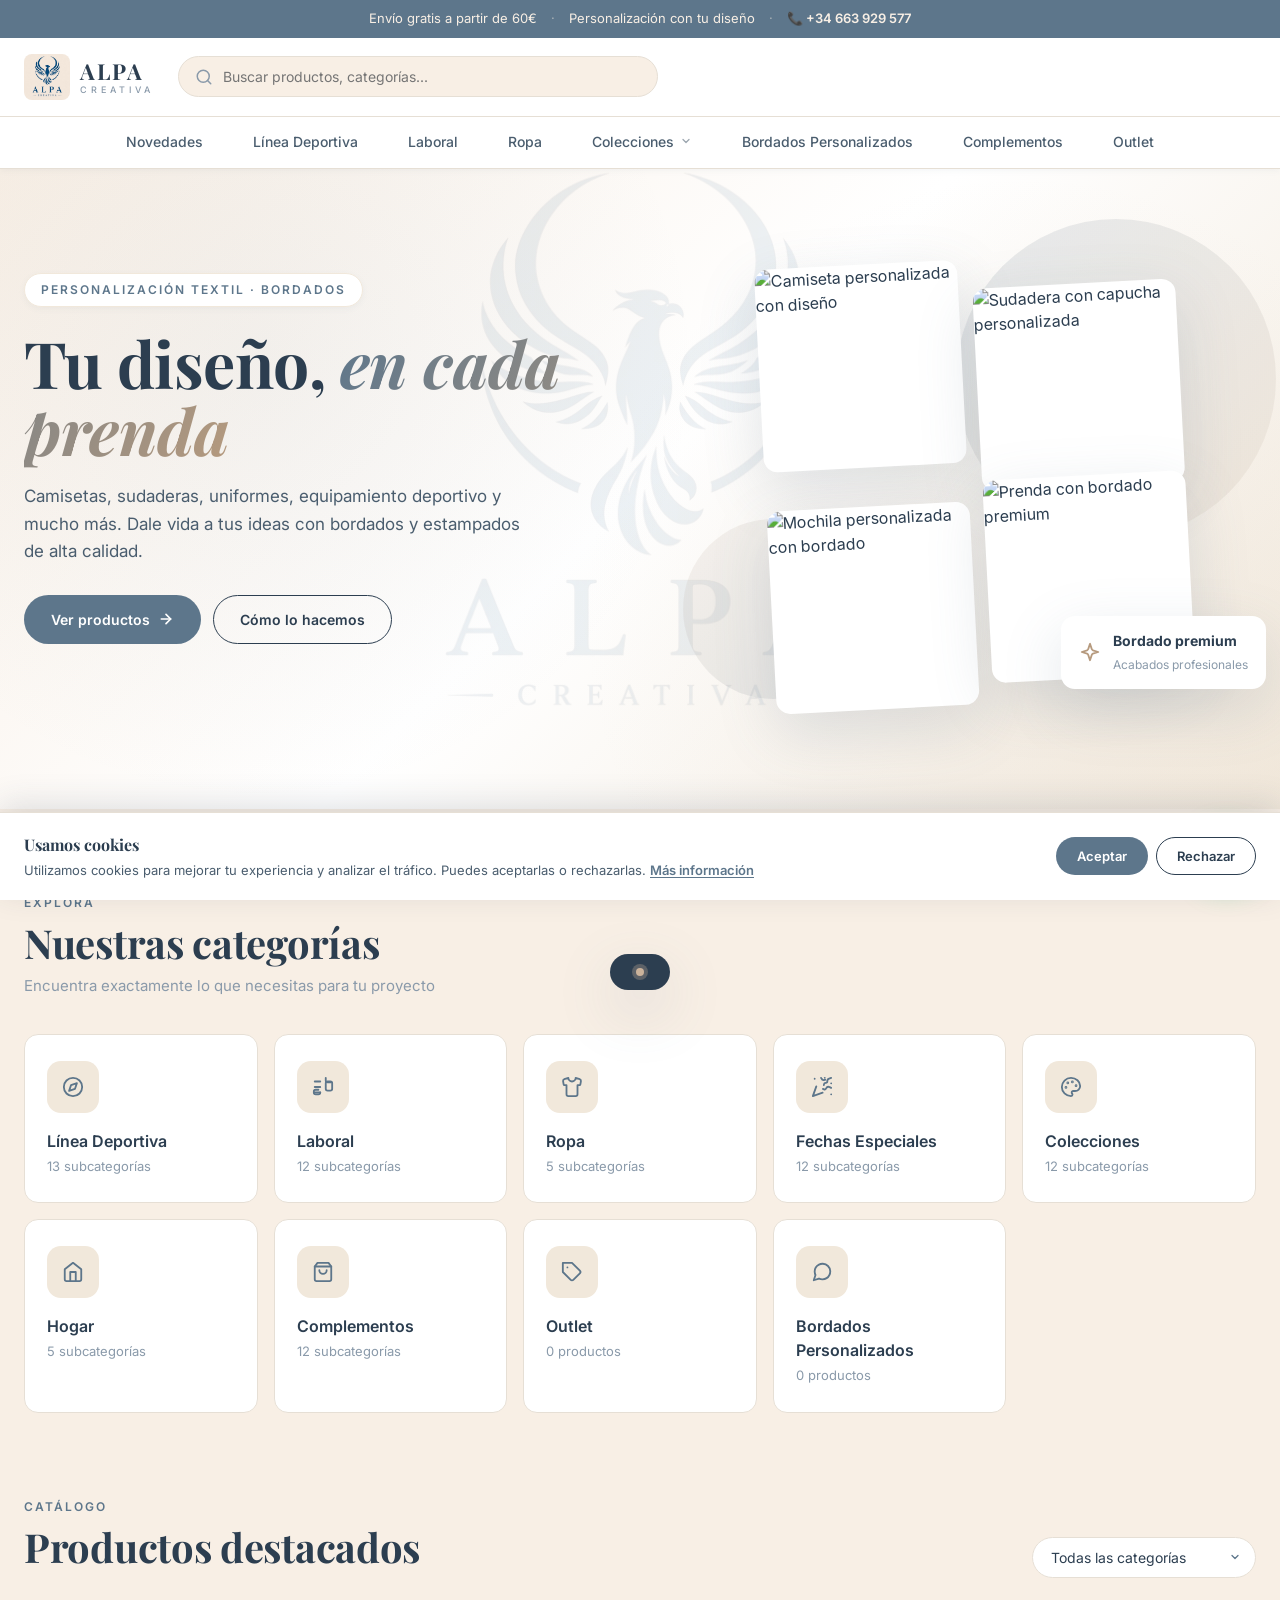
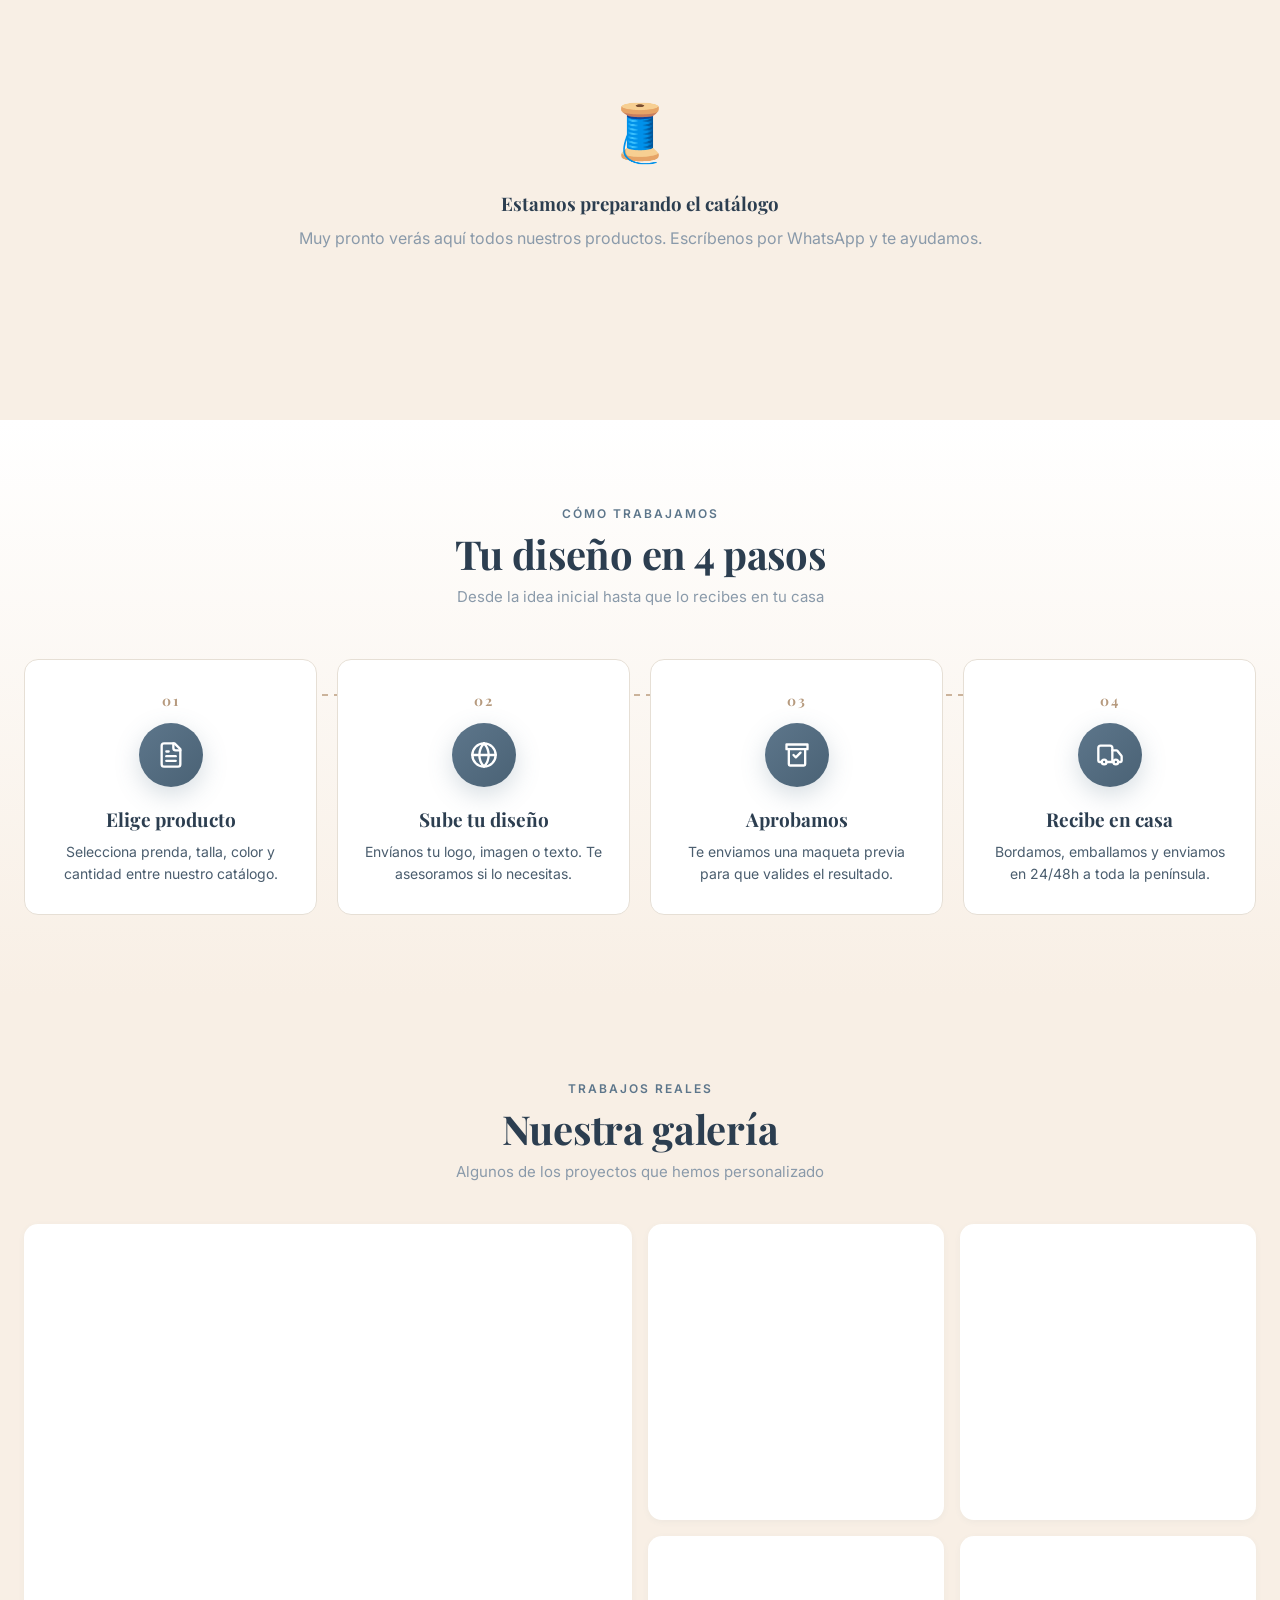
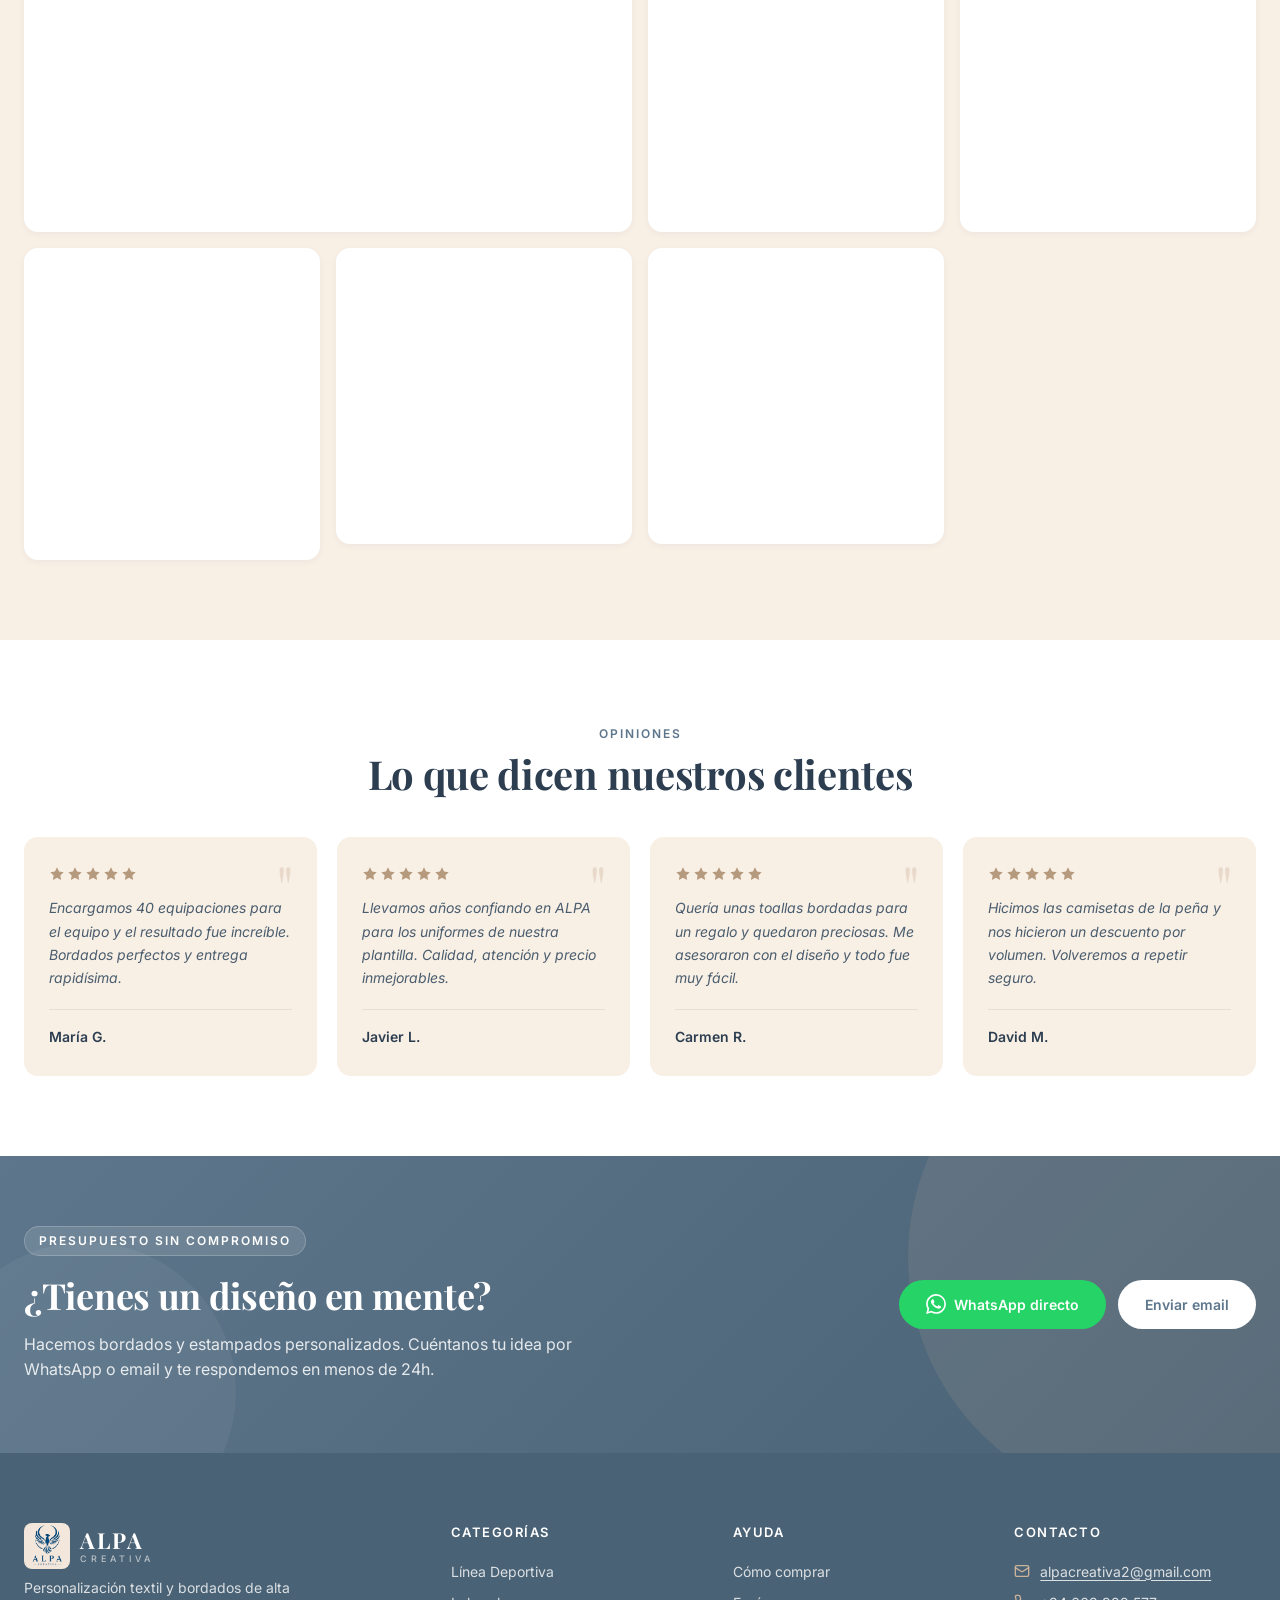
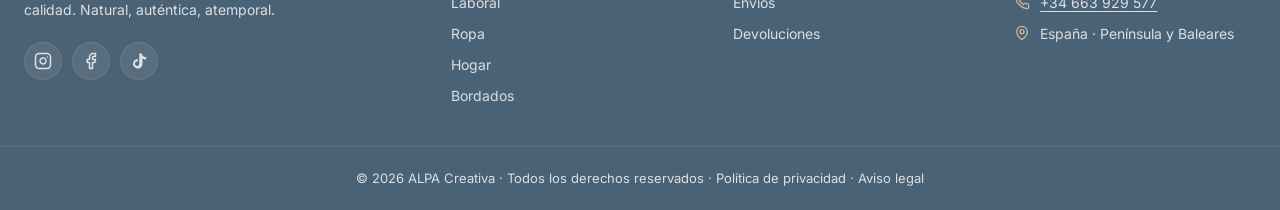
==== index.html @ 10ed695e "ALPA Creativa - catalogo listo para produccion" ====
<!DOCTYPE html>
<html lang="es">
<head>
  <meta charset="UTF-8" />
  <meta name="viewport" content="width=device-width, initial-scale=1.0" />
  <title>ALPA Creativa · Personalización textil y bordados</title>
  <meta name="description" content="ALPA Creativa — Ropa personalizada, bordados, equipamiento deportivo, uniformes laborales y mucho más." />

  <!-- Open Graph -->
  <meta property="og:type" content="website" />
  <meta property="og:title" content="ALPA Creativa · Personalización textil y bordados" />
  <meta property="og:description" content="Camisetas, sudaderas, uniformes, bordados y mucho más. Dale vida a tus ideas con la mejor calidad." />
  <meta property="og:image" content="https://alpacreativa.es/img/logoalpa.jpeg" />
  <meta property="og:url" content="https://alpacreativa.es/" />
  <meta property="og:locale" content="es_ES" />
  <meta property="og:site_name" content="ALPA Creativa" />

  <!-- Twitter Card -->
  <meta name="twitter:card" content="summary_large_image" />
  <meta name="twitter:title" content="ALPA Creativa · Personalización textil y bordados" />
  <meta name="twitter:description" content="Camisetas, sudaderas, uniformes, bordados y mucho más. Dale vida a tus ideas con la mejor calidad." />
  <meta name="twitter:image" content="https://alpacreativa.es/img/logoalpa.jpeg" />

  <link rel="canonical" href="https://alpacreativa.es/" />

  <!-- JSON-LD: Organization -->
  <script type="application/ld+json">
  {
    "@context": "https://schema.org",
    "@type": "Organization",
    "name": "ALPA Creativa",
    "url": "https://alpacreativa.es",
    "logo": "https://alpacreativa.es/img/logoalpa.jpeg",
    "contactPoint": {
      "@type": "ContactPoint",
      "telephone": "+34-663-929-577",
      "contactType": "customer service",
      "email": "alpacreativa2@gmail.com",
      "areaServed": "ES"
    },
    "sameAs": []
  }
  </script>

  <!-- Favicon -->
  <link rel="icon" type="image/svg+xml" href="favicon.svg" />
  <link rel="preload" as="image" href="https://images.unsplash.com/photo-1521572163474-6864f9cf17ab?w=400&h=400&fit=crop&auto=format" />
  <link rel="preconnect" href="https://fonts.googleapis.com">
  <link rel="preconnect" href="https://fonts.gstatic.com" crossorigin>
  <link href="https://fonts.googleapis.com/css2?family=Inter:wght@300;400;500;600;700&family=Playfair+Display:wght@600;700&display=swap" rel="stylesheet">
  <link rel="stylesheet" href="https://unpkg.com/aos@2.3.1/dist/aos.css" />
  <link rel="stylesheet" href="css/styles.css" />
</head>
<body>

  <a href="#main-content" class="skip-link">Saltar al contenido</a>

  <div id="topbarSlot"></div>
  <div id="headerSlot"></div>

  <section class="hero" id="main-content">
    <div class="container hero__inner">
      <div class="hero__text" data-aos="fade-right">
        <span class="hero__eyebrow">Personalización textil · Bordados</span>
        <h1 class="hero__title">Tu diseño, <em>en cada prenda</em></h1>
        <p class="hero__lead">Camisetas, sudaderas, uniformes, equipamiento deportivo y mucho más. Dale vida a tus ideas con bordados y estampados de alta calidad.</p>
        <div class="hero__actions">
          <a href="#productos" class="btn btn--primary">Ver productos
            <svg width="16" height="16" viewBox="0 0 24 24" fill="none" stroke="currentColor" stroke-width="2.5" stroke-linecap="round" stroke-linejoin="round"><path d="M5 12h14"/><path d="m12 5 7 7-7 7"/></svg>
          </a>
          <a href="#proceso" class="btn btn--ghost">Cómo lo hacemos</a>
        </div>

      </div>
      <div class="hero__art" data-aos="fade-left" data-aos-delay="150">
        <div class="hero__bubble hero__bubble--1"></div>
        <div class="hero__bubble hero__bubble--2"></div>
        <div class="hero__bubble hero__bubble--3"></div>
        <div class="hero__grid">
          <div class="hero__tile hero__tile--1">
            <img src="https://images.unsplash.com/photo-1521572163474-6864f9cf17ab?w=400&h=400&fit=crop&auto=format" alt="Camiseta personalizada con diseño" width="400" height="400" />
          </div>
          <div class="hero__tile hero__tile--2">
            <img src="https://images.unsplash.com/photo-1556821840-3a63f95609a7?w=400&h=400&fit=crop&auto=format" alt="Sudadera con capucha personalizada" width="400" height="400" loading="lazy" />
          </div>
          <div class="hero__tile hero__tile--3">
            <img src="https://images.unsplash.com/photo-1542219550-37153d387c27?w=400&h=400&fit=crop&auto=format" alt="Mochila personalizada con bordado" width="400" height="400" loading="lazy" />
          </div>
          <div class="hero__tile hero__tile--4">
            <img src="https://images.unsplash.com/photo-1583743814966-8936f5b7be1a?w=400&h=400&fit=crop&auto=format" alt="Prenda con bordado premium" width="400" height="400" loading="lazy" />
          </div>
        </div>
        <div class="hero__floater">
          <svg width="22" height="22" viewBox="0 0 24 24" fill="none" stroke="currentColor" stroke-width="2" stroke-linecap="round" stroke-linejoin="round"><path d="m12 3-1.9 5.8a2 2 0 0 1-1.3 1.3L3 12l5.8 1.9a2 2 0 0 1 1.3 1.3L12 21l1.9-5.8a2 2 0 0 1 1.3-1.3L21 12l-5.8-1.9a2 2 0 0 1-1.3-1.3Z"/></svg>
          <div>
            <strong>Bordado premium</strong>
            <span>Acabados profesionales</span>
          </div>
        </div>
      </div>
    </div>
  </section>

  <section class="categories" id="categorias">
    <div class="container">
      <div class="section-head" data-aos="fade-up">
        <div>
          <span class="section-eyebrow">Explora</span>
          <h2 class="section-title">Nuestras categorías</h2>
        </div>
        <p class="section-sub">Encuentra exactamente lo que necesitas para tu proyecto</p>
      </div>
      <div class="categories__grid" id="categoriesGrid"></div>
    </div>
  </section>

  <section class="products" id="productos">
    <div class="container">
      <div class="products__head" data-aos="fade-up">
        <div>
          <span class="section-eyebrow">Catálogo</span>
          <h2 class="section-title" id="productsTitle">Productos destacados</h2>
        </div>
        <select id="categoryFilter" class="select">
          <option value="all">Todas las categorías</option>
        </select>
      </div>
      <div class="products__grid" id="productsGrid"></div>
    </div>
  </section>

  <section class="process" id="proceso">
    <div class="container">
      <div class="section-head section-head--center" data-aos="fade-up">
        <span class="section-eyebrow">Cómo trabajamos</span>
        <h2 class="section-title">Tu diseño en 4 pasos</h2>
        <p class="section-sub">Desde la idea inicial hasta que lo recibes en tu casa</p>
      </div>
      <div class="process__grid">
        <div class="process__step" data-aos="fade-up" data-aos-delay="0">
          <div class="process__num">01</div>
          <div class="process__icon">
            <svg width="28" height="28" viewBox="0 0 24 24" fill="none" stroke="currentColor" stroke-width="2" stroke-linecap="round" stroke-linejoin="round"><path d="M15 2H6a2 2 0 0 0-2 2v16a2 2 0 0 0 2 2h12a2 2 0 0 0 2-2V7Z"/><path d="M14 2v4a2 2 0 0 0 2 2h4"/><path d="M10 9H8"/><path d="M16 13H8"/><path d="M16 17H8"/></svg>
          </div>
          <h3>Elige producto</h3>
          <p>Selecciona prenda, talla, color y cantidad entre nuestro catálogo.</p>
        </div>
        <div class="process__step" data-aos="fade-up" data-aos-delay="100">
          <div class="process__num">02</div>
          <div class="process__icon">
            <svg width="28" height="28" viewBox="0 0 24 24" fill="none" stroke="currentColor" stroke-width="2" stroke-linecap="round" stroke-linejoin="round"><circle cx="12" cy="12" r="10"/><path d="M12 2a14.5 14.5 0 0 0 0 20 14.5 14.5 0 0 0 0-20"/><path d="M2 12h20"/></svg>
          </div>
          <h3>Sube tu diseño</h3>
          <p>Envíanos tu logo, imagen o texto. Te asesoramos si lo necesitas.</p>
        </div>
        <div class="process__step" data-aos="fade-up" data-aos-delay="200">
          <div class="process__num">03</div>
          <div class="process__icon">
            <svg width="28" height="28" viewBox="0 0 24 24" fill="none" stroke="currentColor" stroke-width="2" stroke-linecap="round" stroke-linejoin="round"><path d="M3 3h18v4H3z"/><path d="M5 7v13a1 1 0 0 0 1 1h12a1 1 0 0 0 1-1V7"/><path d="m9 12 2 2 4-4"/></svg>
          </div>
          <h3>Aprobamos</h3>
          <p>Te enviamos una maqueta previa para que valides el resultado.</p>
        </div>
        <div class="process__step" data-aos="fade-up" data-aos-delay="300">
          <div class="process__num">04</div>
          <div class="process__icon">
            <svg width="28" height="28" viewBox="0 0 24 24" fill="none" stroke="currentColor" stroke-width="2" stroke-linecap="round" stroke-linejoin="round"><path d="M14 18V6a2 2 0 0 0-2-2H4a2 2 0 0 0-2 2v11a1 1 0 0 0 1 1h2"/><path d="M15 18H9"/><path d="M19 18h2a1 1 0 0 0 1-1v-3.65a1 1 0 0 0-.22-.624l-3.48-4.35A1 1 0 0 0 17.52 8H14"/><circle cx="17" cy="18" r="2"/><circle cx="7" cy="18" r="2"/></svg>
          </div>
          <h3>Recibe en casa</h3>
          <p>Bordamos, emballamos y enviamos en 24/48h a toda la península.</p>
        </div>
      </div>
    </div>
  </section>

  <section class="gallery" id="galeria">
    <div class="container">
      <div class="section-head section-head--center" data-aos="fade-up">
        <span class="section-eyebrow">Trabajos reales</span>
        <h2 class="section-title">Nuestra galería</h2>
        <p class="section-sub">Algunos de los proyectos que hemos personalizado</p>
      </div>
      <div class="gallery__grid" id="galleryGrid"></div>
    </div>
  </section>

  <section class="testimonials">
    <div class="container">
      <div class="section-head section-head--center" data-aos="fade-up">
        <span class="section-eyebrow">Opiniones</span>
        <h2 class="section-title">Lo que dicen nuestros clientes</h2>
      </div>
      <div class="testimonials__grid" id="testimonialsGrid"></div>
    </div>
  </section>

  <!-- FAQ OCULTO - para mostrar quita hidden y style="display:none" -->
  <section class="faq" id="faq" hidden style="display:none">
    <div class="container">
      <div class="section-head section-head--center" data-aos="fade-up">
        <span class="section-eyebrow">Dudas frecuentes</span>
        <h2 class="section-title">Preguntas que nos hacen a menudo</h2>
        <p class="section-sub">Si no encuentras tu respuesta, escríbenos por WhatsApp</p>
      </div>
      <div class="faq__list" id="faqList">
        <div class="faq__item" data-aos="fade-up">
          <button class="faq__q" aria-expanded="false">
            <span>¿Cuál es el pedido mínimo?</span>
            <svg width="18" height="18" viewBox="0 0 24 24" fill="none" stroke="currentColor" stroke-width="2.5" stroke-linecap="round" stroke-linejoin="round"><path d="m6 9 6 6 6-6"/></svg>
          </button>
          <div class="faq__a"><p>No hay pedido mínimo. Puedes encargar desde 1 unidad. Eso sí, a partir de 10 unidades ofrecemos descuentos por volumen.</p></div>
        </div>
        <div class="faq__item" data-aos="fade-up" data-aos-delay="50">
          <button class="faq__q" aria-expanded="false">
            <span>¿Cuánto tarda en llegar mi pedido?</span>
            <svg width="18" height="18" viewBox="0 0 24 24" fill="none" stroke="currentColor" stroke-width="2.5" stroke-linecap="round" stroke-linejoin="round"><path d="m6 9 6 6 6-6"/></svg>
          </button>
          <div class="faq__a"><p>El plazo estándar es de 5-7 días laborables. Ofrecemos servicio express en 24-48h para pedidos urgentes (consultar disponibilidad).</p></div>
        </div>
        <div class="faq__item" data-aos="fade-up" data-aos-delay="100">
          <button class="faq__q" aria-expanded="false">
            <span>¿Puedo enviar mi propio diseño?</span>
            <svg width="18" height="18" viewBox="0 0 24 24" fill="none" stroke="currentColor" stroke-width="2.5" stroke-linecap="round" stroke-linejoin="round"><path d="m6 9 6 6 6-6"/></svg>
          </button>
          <div class="faq__a"><p>Por supuesto. Aceptamos diseños en PNG, JPG, SVG o PDF. Si necesitas ayuda con la resolución o el diseño, nuestro equipo te asesora sin coste.</p></div>
        </div>
        <div class="faq__item" data-aos="fade-up" data-aos-delay="150">
          <button class="faq__q" aria-expanded="false">
            <span>¿Qué técnicas de personalización usáis?</span>
            <svg width="18" height="18" viewBox="0 0 24 24" fill="none" stroke="currentColor" stroke-width="2.5" stroke-linecap="round" stroke-linejoin="round"><path d="m6 9 6 6 6-6"/></svg>
          </button>
          <div class="faq__a"><p>Trabajamos con bordado computarizado, serigrafía, sublimación y DTF. La técnica recomendada depende de la prenda, el diseño y la cantidad.</p></div>
        </div>
        <div class="faq__item" data-aos="fade-up" data-aos-delay="200">
          <button class="faq__q" aria-expanded="false">
            <span>¿Puedo ver una muestra antes de encargar?</span>
            <svg width="18" height="18" viewBox="0 0 24 24" fill="none" stroke="currentColor" stroke-width="2.5" stroke-linecap="round" stroke-linejoin="round"><path d="m6 9 6 6 6-6"/></svg>
          </button>
          <div class="faq__a"><p>Sí. Para pedidos a partir de 20 unidades te enviamos una muestra física sin compromiso. Para pedidos más pequeños, te mandamos una maqueta digital para que valides.</p></div>
        </div>
        <div class="faq__item" data-aos="fade-up" data-aos-delay="250">
          <button class="faq__q" aria-expanded="false">
            <span>¿Cómo calculo el envío?</span>
            <svg width="18" height="18" viewBox="0 0 24 24" fill="none" stroke="currentColor" stroke-width="2.5" stroke-linecap="round" stroke-linejoin="round"><path d="m6 9 6 6 6-6"/></svg>
          </button>
          <div class="faq__a"><p>Envío gratis a partir de 60€ en la península. Para pedidos inferiores, el coste es de 4,90€. Baleares 6,90€. Consulta tarifas para Canarias y extranjero.</p></div>
        </div>
        <div class="faq__item" data-aos="fade-up" data-aos-delay="300">
          <button class="faq__q" aria-expanded="false">
            <span>¿Qué formas de pago aceptáis?</span>
            <svg width="18" height="18" viewBox="0 0 24 24" fill="none" stroke="currentColor" stroke-width="2.5" stroke-linecap="round" stroke-linejoin="round"><path d="m6 9 6 6 6-6"/></svg>
          </button>
          <div class="faq__a"><p>Aceptamos tarjeta de crédito/débito, PayPal y transferencia bancaria. Para pedidos grandes podemos ofrecer pago por plazos.</p></div>
        </div>
      </div>
    </div>
  </section>

  <section class="cta">
    <div class="container cta__inner">
      <div data-aos="fade-right">
        <span class="section-eyebrow cta__eyebrow">Presupuesto sin compromiso</span>
        <h2>¿Tienes un diseño en mente?</h2>
        <p>Hacemos bordados y estampados personalizados. Cuéntanos tu idea por WhatsApp o email y te respondemos en menos de 24h.</p>
      </div>
      <div class="cta__actions" data-aos="fade-left">
        <a href="https://wa.me/34663929577?text=Hola%20ALPA%20Creativa%2C%20me%20gustar%C3%ADa%20pedir%20un%20presupuesto" class="btn btn--whatsapp" target="_blank" rel="noopener">
          <svg width="20" height="20" viewBox="0 0 24 24" fill="currentColor"><path d="M17.472 14.382c-.297-.149-1.758-.867-2.03-.967-.273-.099-.471-.148-.67.15-.197.297-.767.966-.94 1.164-.173.199-.347.223-.644.075-.297-.15-1.255-.463-2.39-1.475-.883-.788-1.48-1.761-1.653-2.059-.173-.297-.018-.458.13-.606.134-.133.298-.347.446-.52.149-.174.198-.298.298-.497.099-.198.05-.371-.025-.52-.075-.149-.669-1.612-.916-2.207-.242-.579-.487-.5-.669-.51-.173-.008-.371-.01-.57-.01-.198 0-.52.074-.792.372-.272.297-1.04 1.016-1.04 2.479 0 1.462 1.065 2.875 1.213 3.074.149.198 2.096 3.2 5.077 4.487.709.306 1.262.489 1.694.625.712.227 1.36.195 1.871.118.571-.085 1.758-.719 2.006-1.413.248-.694.248-1.289.173-1.413-.074-.124-.272-.198-.57-.347m-5.421 7.403h-.004a9.87 9.87 0 0 1-5.031-1.378l-.361-.214-3.741.982.998-3.648-.235-.374a9.86 9.86 0 0 1-1.51-5.26c.001-5.45 4.436-9.884 9.888-9.884 2.64 0 5.122 1.03 6.988 2.898a9.825 9.825 0 0 1 2.893 6.994c-.003 5.45-4.437 9.884-9.885 9.884m8.413-18.297A11.815 11.815 0 0 0 12.05 0C5.495 0 .16 5.335.157 11.892c0 2.096.547 4.142 1.588 5.945L.057 24l6.305-1.654a11.882 11.882 0 0 0 5.683 1.448h.005c6.554 0 11.89-5.335 11.893-11.893a11.821 11.821 0 0 0-3.48-8.413Z"/></svg>
          WhatsApp directo
        </a>
        <a href="formulario.html" class="btn btn--light">Enviar email</a>
      </div>
    </div>
  </section>

  <div id="footerSlot"></div>
  <div id="whatsappSlot"></div>
  <div id="cartSlot"></div>
  <div id="modalSlot"></div>
  <div id="toastSlot"></div>
  <div id="cookieSlot"></div>
  <div id="scrollTopSlot"></div>
  <div id="lightboxSlot"></div>

  <script src="https://unpkg.com/aos@2.3.1/dist/aos.js"></script>
  <script src="js/data.js"></script>
  <script src="js/components.js"></script>
  <script src="js/cart.js"></script>
  <script src="https://cdn.jsdelivr.net/npm/@supabase/supabase-js@2"></script>
  <script src="js/supabase-config.js"></script>
  <script src="js/store.js"></script>
  <script src="js/app.js"></script>
</body>
</html>
---- css/styles.css ----
:root {
  --bg: #f8efe5;
  --surface: #ffffff;
  --ink: #2c3e50;
  --ink-2: #4a5d6e;
  --muted: #8a9aaa;
  --line: #e6dfd5;
  --primary: #5d768b;
  --primary-dark: #4a6275;
  --accent: #cbb39b;
  --accent-dark: #b69a7e;
  --accent-soft: #f1e8db;
  --ivory: #f8efe5;
  --sand: #cbb39b;
  --blue: #5d768b;
  --whatsapp: #25d366;
  --whatsapp-dark: #1ebe5b;
  --radius: 14px;
  --radius-sm: 8px;
  --shadow-sm: 0 2px 6px rgba(93, 118, 139, .06);
  --shadow-md: 0 8px 24px rgba(93, 118, 139, .12);
  --shadow-lg: 0 20px 60px rgba(93, 118, 139, .18);
  --shadow-xl: 0 30px 80px rgba(44, 62, 80, .22);
  --transition: .25s ease;
}

* { box-sizing: border-box; margin: 0; padding: 0; }

html { scroll-behavior: smooth; scroll-padding-top: 140px; }

body {
  font-family: 'Inter', -apple-system, BlinkMacSystemFont, sans-serif;
  background: var(--bg);
  color: var(--ink);
  line-height: 1.5;
  -webkit-font-smoothing: antialiased;
  overflow-x: hidden;
}
/* Watermark logo difuminado fijo centrado — PNG sin fondo */
body::after {
  content: "";
  position: fixed;
  top: 50%;
  left: 50%;
  transform: translate(-50%, -50%);
  width: min(70vw, 620px);
  height: min(70vw, 620px);
  background: url('../img/logoalpa.png') no-repeat center / contain;
  opacity: 0.07;
  pointer-events: none;
  z-index: 0;
}

a { color: inherit; text-decoration: none; }
button { font-family: inherit; cursor: pointer; border: none; background: none; }
img { max-width: 100%; display: block; }
ul { list-style: none; }

.skip-link {
  position: absolute;
  top: -100%;
  left: 16px;
  z-index: 1000;
  padding: 12px 24px;
  background: var(--primary);
  color: #fff;
  font-weight: 600;
  font-size: 14px;
  border-radius: 0 0 var(--radius-sm) var(--radius-sm);
  transition: top .2s ease;
}
.skip-link:focus {
  top: 0;
}

.container {
  max-width: 1280px;
  margin: 0 auto;
  padding: 0 24px;
}

/* TOPBAR */
.topbar {
  background: var(--primary);
  color: var(--ivory);
  font-size: 13px;
  padding: 9px 0;
  position: relative;
  z-index: 101;
}
.topbar__inner {
  display: flex;
  justify-content: center;
  gap: 14px;
  flex-wrap: wrap;
  text-align: center;
  align-items: center;
}
.topbar__sep { opacity: .5; }

/* HEADER */
.header {
  position: sticky;
  top: 0;
  z-index: 100;
  background: var(--surface);
  border-bottom: 1px solid var(--line);
  box-shadow: var(--shadow-sm);
}
.header__inner {
  display: flex;
  align-items: center;
  gap: 24px;
  padding: 16px 24px;
}

.logo {
  display: flex;
  align-items: center;
  gap: 10px;
  flex-shrink: 0;
}
.logo__mark {
  display: block;
  width: 46px;
  height: 46px;
  border-radius: 8px;
  background: transparent;
  object-fit: contain;
  flex-shrink: 0;
  padding: 0;
  transition: var(--transition);
}
.logo:hover .logo__mark { transform: scale(1.05); }
.logo__text {
  font-family: 'Playfair Display', serif;
  font-size: 22px;
  font-weight: 700;
  color: var(--ink);
  letter-spacing: 2px;
  display: flex;
  flex-direction: column;
  line-height: 1;
}
.logo__text small {
  font-size: 9px;
  font-family: 'Inter', sans-serif;
  font-weight: 500;
  letter-spacing: 4px;
  color: var(--muted);
  margin-top: 3px;
}

.search {
  flex: 1;
  max-width: 480px;
  display: flex;
  align-items: center;
  background: var(--bg);
  border: 1px solid var(--line);
  border-radius: 999px;
  overflow: hidden;
  transition: var(--transition);
  position: relative;
}
.search:focus-within { border-color: var(--primary); box-shadow: 0 0 0 3px var(--accent-soft); }
.search__icon {
  display: grid;
  place-items: center;
  padding-left: 16px;
  color: var(--muted);
}
.search input {
  flex: 1;
  border: none;
  background: transparent;
  padding: 11px 16px 11px 10px;
  font-size: 14px;
  outline: none;
  font-family: inherit;
  color: var(--ink);
}

.header__actions {
  display: flex;
  align-items: center;
  gap: 2px;
  margin-left: auto;
}
.icon-btn {
  position: relative;
  width: 42px;
  height: 42px;
  display: grid;
  place-items: center;
  border-radius: 999px;
  color: var(--ink);
  transition: var(--transition);
}
.icon-btn:hover { background: var(--bg); transform: translateY(-1px); }
.icon-btn svg { display: block; }
.cart-badge {
  position: absolute;
  top: 4px;
  right: 4px;
  min-width: 18px;
  height: 18px;
  padding: 0 5px;
  display: grid;
  place-items: center;
  background: var(--accent-dark);
  color: #fff;
  font-size: 11px;
  font-weight: 700;
  border-radius: 999px;
  border: 2px solid var(--surface);
  animation: pop .35s cubic-bezier(.2,1.4,.4,1);
}
@keyframes pop {
  0% { transform: scale(.4); opacity: 0; }
  60% { transform: scale(1.2); }
  100% { transform: scale(1); opacity: 1; }
}
.menu-toggle { display: none; }

/* NAVBAR */
.navbar {
  background: var(--surface);
  border-top: 1px solid var(--line);
}
.navbar__inner { padding: 0 24px; display:flex; justify-content:center; }
.nav {
  display: flex;
  gap: 22px;
  overflow: visible;
  justify-content: center;
  flex-wrap: wrap;
  margin: 0 auto;
}

.nav__item {
  position: relative;
  flex-shrink: 0;
}
.nav__link {
  display: flex;
  align-items: center;
  gap: 6px;
  padding: 14px 14px;
  font-size: 14px;
  font-weight: 500;
  color: var(--ink-2);
  white-space: nowrap;
  border-bottom: 2px solid transparent;
  transition: var(--transition);
}
.nav__link:hover, .nav__item--active .nav__link {
  color: var(--primary);
  border-bottom-color: var(--primary);
}
.nav__caret { opacity: .55; transition: transform .2s ease; flex-shrink: 0; }
.nav__item--has-sub:hover .nav__caret,
.nav__item--open .nav__caret { transform: rotate(180deg); opacity: 1; }
/* mismo estilo que el resto, solo indica desplegable — subrayado igual que los demás */
.nav__item--has-sub .nav__link { /* hereda .nav__link normal */ }

.nav__sub {
  position: absolute;
  top: 100%;
  left: 0;
  min-width: 260px;
  background: var(--surface);
  border: 1px solid var(--line);
  border-radius: var(--radius);
  box-shadow: var(--shadow-md);
  padding: 8px;
  display: none;
  z-index: 50;
  max-height: 420px;
  overflow-y: auto;
}
.nav__item:hover .nav__sub,
.nav__item--open .nav__sub { display: block; }
.nav__sub a {
  display: block;
  padding: 9px 12px;
  font-size: 14px;
  color: var(--ink-2);
  border-radius: var(--radius-sm);
  transition: var(--transition);
}
.nav__sub a:hover { background: var(--accent-soft); color: var(--primary); transform: translateX(2px); }
.nav__sub a.nav__sub--main { font-weight: 600; color: var(--primary); border-bottom: 1px solid var(--line); margin-bottom: 4px; padding-bottom: 10px; }
.nav__sub a.nav__sub--main:hover { background: var(--primary); color: #fff; }

/* HERO */
.hero {
  background: linear-gradient(135deg, var(--ivory) 0%, #fff 50%, var(--accent-soft) 100%);
  padding: 70px 0 90px;
  position: relative;
  overflow: hidden;
}
.hero::before {
  content: "";
  position: absolute;
  inset: 0;
  background-image:
    radial-gradient(circle at 20% 30%, rgba(93, 118, 139, .06) 0, transparent 40%),
    radial-gradient(circle at 80% 70%, rgba(203, 179, 155, .08) 0, transparent 40%);
  pointer-events: none;
}
.hero__inner {
  display: grid;
  grid-template-columns: 1.1fr 1fr;
  gap: 50px;
  align-items: center;
  position: relative;
  z-index: 1;
}
.hero__text { max-width: 560px; }
.hero__eyebrow {
  display: inline-block;
  padding: 7px 16px;
  background: var(--surface);
  color: var(--primary);
  border-radius: 999px;
  font-size: 12px;
  font-weight: 600;
  letter-spacing: 2px;
  text-transform: uppercase;
  margin-bottom: 22px;
  border: 1px solid var(--accent-soft);
  box-shadow: var(--shadow-sm);
}
.hero__title {
  font-family: 'Playfair Display', serif;
  font-size: clamp(38px, 5.5vw, 64px);
  line-height: 1.05;
  color: var(--ink);
  margin-bottom: 20px;
  letter-spacing: -.5px;
}
.hero__title em {
  font-style: italic;
  color: var(--primary);
  background: linear-gradient(120deg, var(--primary) 0%, var(--accent-dark) 100%);
  -webkit-background-clip: text;
  background-clip: text;
  -webkit-text-fill-color: transparent;
}
.hero__lead {
  font-size: 17px;
  color: var(--ink-2);
  max-width: 520px;
  margin-bottom: 30px;
  line-height: 1.6;
}
.hero__actions {
  display: flex;
  gap: 12px;
  flex-wrap: wrap;
  margin-bottom: 40px;
}
.hero__stats {
  display: flex;
  gap: 30px;
  padding-top: 24px;
  border-top: 1px solid var(--line);
  flex-wrap: wrap;
}
.hero__stats > div { display: flex; flex-direction: column; }
.hero__stats strong {
  font-family: 'Playfair Display', serif;
  font-size: 26px;
  color: var(--ink);
  font-weight: 700;
}
.hero__stats span {
  font-size: 12px;
  color: var(--muted);
  text-transform: uppercase;
  letter-spacing: 1px;
  margin-top: 2px;
}
.hero__art {
  position: relative;
  height: 480px;
  display: grid;
  place-items: center;
}
.hero__bubble {
  position: absolute;
  border-radius: 50%;
  background: linear-gradient(135deg, var(--primary), var(--accent));
  opacity: .14;
  animation: float 8s ease-in-out infinite;
}
.hero__bubble--1 { width: 320px; height: 320px; top: -20px; right: -20px; animation-delay: 0s; }
.hero__bubble--2 { width: 180px; height: 180px; bottom: 20px; left: -10px; background: linear-gradient(135deg, var(--accent), var(--primary)); animation-delay: 1.5s; }
.hero__bubble--3 { width: 90px; height: 90px; top: 40px; left: 80px; animation-delay: 3s; }
.hero__grid {
  position: relative;
  z-index: 1;
  display: grid;
  grid-template-columns: 1fr 1fr;
  gap: 14px;
  width: 100%;
  max-width: 420px;
  transform: rotate(-3deg);
}
.hero__tile {
  aspect-ratio: 1;
  border-radius: var(--radius);
  overflow: hidden;
  box-shadow: var(--shadow-lg);
  background: var(--surface);
  position: relative;
  transition: var(--transition);
}
.hero__tile img {
  width: 100%;
  height: 100%;
  object-fit: cover;
}
.hero__tile--1 { transform: translateY(-10px); }
.hero__tile--2 { transform: translateY(20px); }
.hero__tile--3 { transform: translateY(15px); }
.hero__tile--4 { transform: translateY(-5px); }
.hero__tile:hover { transform: scale(1.05) rotate(2deg); z-index: 2; }

.hero__floater {
  position: absolute;
  bottom: 30px;
  right: -10px;
  background: var(--surface);
  padding: 14px 18px;
  border-radius: var(--radius);
  box-shadow: var(--shadow-lg);
  display: flex;
  align-items: center;
  gap: 12px;
  z-index: 3;
  animation: float 5s ease-in-out infinite;
  animation-delay: 1s;
}
.hero__floater svg { color: var(--accent-dark); }
.hero__floater strong { display: block; font-size: 14px; color: var(--ink); }
.hero__floater span { font-size: 12px; color: var(--muted); }

@keyframes float {
  0%, 100% { transform: translateY(0); }
  50% { transform: translateY(-12px); }
}

/* BUTTONS */
.btn {
  display: inline-flex;
  align-items: center;
  justify-content: center;
  gap: 8px;
  padding: 13px 26px;
  font-size: 14px;
  font-weight: 600;
  border-radius: 999px;
  transition: var(--transition);
  cursor: pointer;
  border: 1.5px solid transparent;
  white-space: nowrap;
  font-family: inherit;
}
.btn--primary { background: var(--primary); color: #fff; }
.btn--primary:hover { background: var(--primary-dark); transform: translateY(-2px); box-shadow: var(--shadow-md); }
.btn--ghost { background: transparent; color: var(--ink); border-color: var(--ink); }
.btn--ghost:hover { background: var(--ink); color: #fff; transform: translateY(-2px); }
.btn--light { background: #fff; color: var(--primary); }
.btn--light:hover { background: var(--accent); color: #fff; transform: translateY(-2px); }
.btn--whatsapp { background: var(--whatsapp); color: #fff; }
.btn--whatsapp:hover { background: var(--whatsapp-dark); transform: translateY(-2px); box-shadow: 0 8px 24px rgba(37, 211, 102, .35); }
.btn--block { width: 100%; }
.btn svg { flex-shrink: 0; }

/* SECTIONS */
.section-head { margin-bottom: 36px; }
.section-head--center { text-align: center; max-width: 600px; margin-left: auto; margin-right: auto; }
.section-eyebrow {
  display: inline-block;
  font-size: 12px;
  font-weight: 600;
  color: var(--primary);
  letter-spacing: 2px;
  text-transform: uppercase;
  margin-bottom: 8px;
}
.section-title {
  font-family: 'Playfair Display', serif;
  font-size: clamp(28px, 3.4vw, 40px);
  color: var(--ink);
  margin-bottom: 8px;
  letter-spacing: -.3px;
  line-height: 1.15;
}
.section-sub {
  color: var(--muted);
  font-size: 15px;
  line-height: 1.6;
}

/* CATEGORIES */
.categories { padding: 80px 0 30px; }
.categories__grid {
  display: grid;
  grid-template-columns: repeat(auto-fill, minmax(220px, 1fr));
  gap: 16px;
}
.cat-card {
  position: relative;
  background: var(--surface);
  border: 1px solid var(--line);
  border-radius: var(--radius);
  padding: 26px 22px;
  cursor: pointer;
  transition: var(--transition);
  overflow: hidden;
}
.cat-card::before {
  content: "";
  position: absolute;
  top: 0; left: 0;
  width: 100%;
  height: 4px;
  background: linear-gradient(90deg, var(--primary), var(--accent));
  transform: scaleX(0);
  transform-origin: left;
  transition: var(--transition);
}
.cat-card:hover { transform: translateY(-6px); box-shadow: var(--shadow-md); border-color: transparent; }
.cat-card:hover::before { transform: scaleX(1); }
.cat-card__icon {
  width: 52px;
  height: 52px;
  display: grid;
  place-items: center;
  background: var(--accent-soft);
  color: var(--primary);
  border-radius: 14px;
  font-size: 24px;
  margin-bottom: 16px;
  transition: var(--transition);
}
.cat-card:hover .cat-card__icon {
  background: var(--primary);
  color: #fff;
  transform: rotate(-6deg);
}
.cat-card__name {
  font-weight: 600;
  font-size: 16px;
  margin-bottom: 4px;
  color: var(--ink);
}
.cat-card__count {
  color: var(--muted);
  font-size: 13px;
}

/* PRODUCTS */
.products { padding: 50px 0 90px; }
.products__head {
  display: flex;
  align-items: flex-end;
  justify-content: space-between;
  gap: 20px;
  margin-bottom: 32px;
  flex-wrap: wrap;
}
.select {
  padding: 11px 38px 11px 18px;
  font-family: inherit;
  font-size: 14px;
  border: 1px solid var(--line);
  border-radius: 999px;
  background: var(--surface) url("data:image/svg+xml,%3Csvg xmlns='http://www.w3.org/2000/svg' width='12' height='12' viewBox='0 0 24 24' fill='none' stroke='%235d768b' stroke-width='2.5' stroke-linecap='round' stroke-linejoin='round'%3E%3Cpath d='m6 9 6 6 6-6'/%3E%3C/svg%3E") no-repeat right 14px center;
  cursor: pointer;
  outline: none;
  transition: var(--transition);
  color: var(--ink);
  appearance: none;
  -webkit-appearance: none;
}
.select:hover, .select:focus { border-color: var(--accent); box-shadow: 0 0 0 3px var(--accent-soft); }

.products__grid {
  display: grid;
  grid-template-columns: repeat(auto-fill, minmax(240px, 1fr));
  gap: 24px;
}

.product-card {
  background: var(--surface);
  border: 1px solid var(--line);
  border-radius: var(--radius);
  overflow: hidden;
  transition: var(--transition);
  display: flex;
  flex-direction: column;
  cursor: pointer;
}
.product-card:hover { transform: translateY(-6px); box-shadow: var(--shadow-md); border-color: transparent; }

.product-card__img {
  position: relative;
  aspect-ratio: 1;
  background: var(--bg);
  overflow: hidden;
}
.product-card__img img {
  width: 100%;
  height: 100%;
  object-fit: cover;
  transition: transform .6s ease;
}
.product-card:hover .product-card__img img { transform: scale(1.08); }
.product-card__img::after {
  content: "";
  position: absolute;
  inset: 0;
  background: linear-gradient(180deg, transparent 60%, rgba(44, 62, 80, .25));
  opacity: 0;
  transition: var(--transition);
}
.product-card:hover .product-card__img::after { opacity: 1; }
.product-card__tag {
  position: absolute;
  top: 12px;
  left: 12px;
  background: var(--primary);
  color: #fff;
  font-size: 11px;
  font-weight: 600;
  padding: 5px 11px;
  border-radius: 999px;
  letter-spacing: .5px;
  text-transform: uppercase;
  z-index: 1;
}

.product-card__body {
  padding: 18px;
  display: flex;
  flex-direction: column;
  flex: 1;
  gap: 8px;
}
.product-card__cat {
  font-size: 11px;
  color: var(--muted);
  text-transform: uppercase;
  letter-spacing: 1px;
  font-weight: 600;
}
.product-card__name {
  font-size: 15px;
  font-weight: 600;
  color: var(--ink);
  line-height: 1.3;
}
.product-card__desc {
  font-size: 13px;
  color: var(--muted);
  flex: 1;
  line-height: 1.5;
  display: -webkit-box;
  -webkit-line-clamp: 2;
  -webkit-box-orient: vertical;
  overflow: hidden;
}
.product-card__foot {
  display: flex;
  align-items: center;
  justify-content: space-between;
  gap: 8px;
  margin-top: 10px;
  padding-top: 12px;
  border-top: 1px dashed var(--line);
}
.product-card__colors {
  display: flex;
  align-items: center;
  gap: 6px;
  flex-wrap: wrap;
  margin-top: 10px;
}
.product-card__dot {
  width: 18px;
  height: 18px;
  border-radius: 50%;
  border: 1px solid rgba(0, 0, 0, 0.22);
  box-shadow: inset 0 0 0 2px rgba(255, 255, 255, 0.55);
  flex: 0 0 auto;
}
.product-card__more {
  font-size: 12px;
  font-weight: 600;
  color: var(--muted);
}
.product-card__sizes {
  display: flex;
  align-items: center;
  gap: 6px;
  flex-wrap: wrap;
  margin-top: 8px;
}
.product-card__size {
  font-size: 11px;
  font-weight: 700;
  letter-spacing: 0.04em;
  color: var(--ink-2);
  border: 1px solid var(--line);
  border-radius: 6px;
  padding: 2px 7px;
  background: var(--surface);
}
.product-card__price {
  font-size: 20px;
  font-weight: 700;
  color: var(--ink);
  font-family: 'Playfair Display', serif;
}
.btn--add {
  background: var(--ink);
  color: #fff;
  padding: 9px 16px;
  font-size: 13px;
  border-radius: 999px;
  font-weight: 600;
  display: inline-flex;
  align-items: center;
  gap: 6px;
  transition: var(--transition);
}
.btn--add:hover { background: var(--primary); transform: scale(1.05); }

/* PROCESS */
.process {
  padding: 80px 0;
  background: linear-gradient(180deg, var(--surface) 0%, var(--ivory) 100%);
  position: relative;
}
.process__grid {
  display: grid;
  grid-template-columns: repeat(4, 1fr);
  gap: 20px;
  margin-top: 50px;
  position: relative;
}
.process__grid::before {
  content: "";
  position: absolute;
  top: 35px;
  left: 12.5%;
  right: 12.5%;
  height: 2px;
  background: repeating-linear-gradient(90deg, var(--accent) 0 6px, transparent 6px 12px);
  z-index: 0;
}
.process__step {
  background: var(--surface);
  border: 1px solid var(--line);
  border-radius: var(--radius);
  padding: 30px 24px;
  text-align: center;
  position: relative;
  z-index: 1;
  transition: var(--transition);
}
.process__step:hover {
  transform: translateY(-6px);
  box-shadow: var(--shadow-md);
  border-color: var(--accent);
}
.process__num {
  font-family: 'Playfair Display', serif;
  font-size: 14px;
  color: var(--accent-dark);
  font-weight: 700;
  letter-spacing: 2px;
  margin-bottom: 12px;
}
.process__icon {
  width: 64px;
  height: 64px;
  margin: 0 auto 18px;
  display: grid;
  place-items: center;
  background: linear-gradient(135deg, var(--primary), var(--primary-dark));
  color: #fff;
  border-radius: 50%;
  box-shadow: 0 8px 24px rgba(93, 118, 139, .25);
  transition: var(--transition);
}
.process__step:hover .process__icon { transform: rotate(-8deg) scale(1.08); }
.process__step h3 {
  font-family: 'Playfair Display', serif;
  font-size: 19px;
  color: var(--ink);
  margin-bottom: 8px;
}
.process__step p {
  font-size: 14px;
  color: var(--ink-2);
  line-height: 1.55;
}

/* GALLERY */
.gallery {
  padding: 80px 0;
  background: var(--bg);
}
.gallery__grid {
  display: grid;
  grid-template-columns: repeat(4, 1fr);
  gap: 16px;
  margin-top: 40px;
}
.gallery__item {
  position: relative;
  aspect-ratio: 1;
  border-radius: var(--radius);
  overflow: hidden;
  cursor: pointer;
  background: var(--surface);
  box-shadow: var(--shadow-sm);
}
.gallery__item:nth-child(1) { grid-column: span 2; grid-row: span 2; aspect-ratio: auto; }
.gallery__item:nth-child(6) { grid-row: span 2; aspect-ratio: auto; }
.gallery__item img {
  width: 100%;
  height: 100%;
  object-fit: cover;
  transition: transform .6s ease;
}
.gallery__item:hover img { transform: scale(1.08); }
.gallery__item::after {
  content: "";
  position: absolute;
  inset: 0;
  background: linear-gradient(180deg, transparent 50%, rgba(44, 62, 80, .7));
  opacity: 0;
  transition: var(--transition);
}
.gallery__item:hover::after { opacity: 1; }
.gallery__label {
  position: absolute;
  bottom: 16px;
  left: 16px;
  right: 16px;
  color: #fff;
  font-weight: 600;
  font-size: 15px;
  z-index: 1;
  opacity: 0;
  transform: translateY(10px);
  transition: var(--transition);
}
.gallery__item:hover .gallery__label {
  opacity: 1;
  transform: translateY(0);
}

/* TESTIMONIALS */
.testimonials {
  padding: 80px 0;
  background: var(--surface);
}
.testimonials__grid {
  display: grid;
  grid-template-columns: repeat(auto-fit, minmax(260px, 1fr));
  gap: 20px;
  margin-top: 40px;
}
.testimonial {
  background: var(--bg);
  border-radius: var(--radius);
  padding: 28px 24px;
  position: relative;
  transition: var(--transition);
  border: 1px solid transparent;
}
.testimonial:hover {
  transform: translateY(-4px);
  box-shadow: var(--shadow-md);
  border-color: var(--line);
  background: var(--surface);
}
.testimonial__quote {
  position: absolute;
  top: 18px;
  right: 22px;
  font-family: 'Playfair Display', serif;
  font-size: 60px;
  line-height: 1;
  color: var(--accent);
  opacity: .35;
}
.testimonial__stars {
  display: flex;
  gap: 2px;
  margin-bottom: 14px;
  color: var(--accent-dark);
}
.testimonial__stars svg { width: 16px; height: 16px; fill: currentColor; }
.testimonial__text {
  font-size: 14px;
  color: var(--ink-2);
  line-height: 1.65;
  margin-bottom: 20px;
  font-style: italic;
}
.testimonial__person {
  display: flex;
  align-items: center;
  gap: 12px;
  padding-top: 16px;
  border-top: 1px solid var(--line);
}
.testimonial__avatar {
  width: 44px;
  height: 44px;
  border-radius: 50%;
  object-fit: cover;
  border: 2px solid var(--surface);
  box-shadow: var(--shadow-sm);
}
.testimonial__name { font-weight: 600; font-size: 14px; color: var(--ink); }
.testimonial__role { font-size: 12px; color: var(--muted); }

/* FAQ */
.faq { padding: 80px 0; background: var(--bg); }
.faq__list {
  max-width: 720px;
  margin: 40px auto 0;
  display: flex;
  flex-direction: column;
  gap: 10px;
}
.faq__item {
  background: var(--surface);
  border: 1px solid var(--line);
  border-radius: var(--radius);
  overflow: hidden;
  transition: var(--transition);
}
.faq__item:hover { border-color: var(--accent); }
.faq__item--open { border-color: var(--primary); box-shadow: var(--shadow-sm); }
.faq__q {
  width: 100%;
  display: flex;
  align-items: center;
  justify-content: space-between;
  gap: 12px;
  padding: 18px 22px;
  text-align: left;
  font-size: 15px;
  font-weight: 600;
  color: var(--ink);
  cursor: pointer;
  background: none;
  border: none;
  font-family: inherit;
}
.faq__q svg {
  flex-shrink: 0;
  color: var(--muted);
  transition: transform .3s ease;
}
.faq__item--open .faq__q svg { transform: rotate(180deg); color: var(--primary); }
.faq__a {
  max-height: 0;
  overflow: hidden;
  transition: max-height .35s ease, padding .35s ease;
}
.faq__item--open .faq__a { max-height: 300px; }
.faq__a p {
  padding: 0 22px 18px;
  font-size: 14px;
  color: var(--ink-2);
  line-height: 1.65;
}

/* CTA */
.cta {
  padding: 70px 0;
  background: linear-gradient(135deg, var(--primary), var(--primary-dark));
  color: #fff;
  position: relative;
  overflow: hidden;
}
.cta::before {
  content: "";
  position: absolute;
  top: -50%;
  right: -10%;
  width: 500px;
  height: 500px;
  background: var(--accent);
  opacity: .12;
  border-radius: 50%;
  pointer-events: none;
}
.cta::after {
  content: "";
  position: absolute;
  bottom: -30%;
  left: -5%;
  width: 300px;
  height: 300px;
  background: #fff;
  opacity: .05;
  border-radius: 50%;
  pointer-events: none;
}
.cta__inner {
  display: flex;
  align-items: center;
  justify-content: space-between;
  gap: 30px;
  flex-wrap: wrap;
  position: relative;
  z-index: 1;
}
.cta__eyebrow {
  background: rgba(255,255,255,.12);
  color: #fff;
  margin-bottom: 12px;
  padding: 5px 14px;
  border-radius: 999px;
  border: 1px solid rgba(255,255,255,.2);
}
.cta h2 {
  font-family: 'Playfair Display', serif;
  font-size: clamp(26px, 3.4vw, 36px);
  margin-bottom: 10px;
  letter-spacing: -.3px;
}
.cta p { color: rgba(255,255,255,.85); max-width: 560px; line-height: 1.6; }
.cta__actions { display: flex; gap: 12px; flex-wrap: wrap; }

/* FOOTER */
.footer {
  background: var(--primary-dark);
  color: rgba(255,255,255,.8);
  padding: 70px 0 0;
}
.footer__grid {
  display: grid;
  grid-template-columns: 1.6fr repeat(3, 1fr);
  gap: 40px;
  padding-bottom: 40px;
}
.footer__brand p { line-height: 1.6; margin: 8px 0 20px; max-width: 320px; font-size: 14px; }
.footer__social {
  display: flex;
  gap: 10px;
}
.footer__social a {
  width: 38px;
  height: 38px;
  border-radius: 50%;
  background: rgba(255,255,255,.08);
  display: grid;
  place-items: center;
  transition: var(--transition);
  border: 1px solid rgba(255,255,255,.1);
}
.footer__social a:hover { background: var(--accent); color: var(--ink); transform: translateY(-2px); }
.footer h4 {
  color: #fff;
  font-size: 13px;
  font-weight: 600;
  text-transform: uppercase;
  letter-spacing: 1.5px;
  margin-bottom: 18px;
}
.footer ul { display: flex; flex-direction: column; gap: 10px; font-size: 14px; }
.footer ul a { transition: var(--transition); display: inline-block; }
.footer ul a:hover { color: var(--accent); transform: translateX(2px); }
.footer__contact li {
  display: flex;
  align-items: center;
  gap: 10px;
  font-size: 14px;
}
.footer__contact svg { color: var(--accent); flex-shrink: 0; }
.logo--footer { margin-bottom: 8px; }
.logo--footer .logo__text { color: #fff; }
.logo--footer .logo__text small { color: rgba(255,255,255,.6); }
.footer__bottom {
  border-top: 1px solid rgba(255,255,255,.1);
  padding: 22px 0;
  text-align: center;
  font-size: 13px;
}
.footer__bottom a:hover { color: var(--accent); }

/* FAB WHATSAPP */
.fab-whatsapp {
  position: fixed;
  bottom: 24px;
  right: 24px;
  width: 58px;
  height: 58px;
  border-radius: 50%;
  background: var(--whatsapp);
  color: #fff;
  display: grid;
  place-items: center;
  box-shadow: 0 12px 28px rgba(37, 211, 102, .4);
  z-index: 90;
  transition: var(--transition);
}
.fab-whatsapp:hover { background: var(--whatsapp-dark); transform: scale(1.08); }
.fab-whatsapp::before {
  content: "";
  position: absolute;
  inset: -4px;
  border-radius: 50%;
  background: var(--whatsapp);
  opacity: .35;
  z-index: -1;
  animation: pulse 2.4s ease-out infinite;
}
@keyframes pulse {
  0% { transform: scale(1); opacity: .4; }
  100% { transform: scale(1.6); opacity: 0; }
}

/* SCROLL TO TOP */
.scroll-top {
  position: fixed;
  bottom: 24px;
  left: 24px;
  width: 48px;
  height: 48px;
  border-radius: 50%;
  background: var(--surface);
  color: var(--primary);
  border: 1.5px solid var(--line);
  display: grid;
  place-items: center;
  box-shadow: var(--shadow-md);
  z-index: 90;
  opacity: 0;
  pointer-events: none;
  transform: translateY(20px);
  transition: opacity .3s ease, transform .3s ease, background .25s ease, color .25s ease, border-color .25s ease;
}
.scroll-top--visible {
  opacity: 1;
  pointer-events: auto;
  transform: translateY(0);
}
.scroll-top:hover {
  background: var(--primary);
  color: #fff;
  border-color: var(--primary);
  transform: translateY(-2px);
}
.scroll-top:active {
  transform: translateY(0);
}

/* LIGHTBOX */
.lightbox {
  position: fixed;
  inset: 0;
  background: rgba(0, 0, 0, .9);
  z-index: 1000;
  display: grid;
  place-items: center;
  opacity: 0;
  pointer-events: none;
  transition: opacity .3s ease;
}
.lightbox--open {
  opacity: 1;
  pointer-events: auto;
}
.lightbox__img {
  max-width: 90vw;
  max-height: 85vh;
  object-fit: contain;
  border-radius: 8px;
  box-shadow: 0 20px 60px rgba(0, 0, 0, .5);
  transform: scale(.9);
  transition: transform .3s ease;
}
.lightbox--open .lightbox__img {
  transform: scale(1);
}
.lightbox__close {
  position: absolute;
  top: 20px;
  right: 20px;
  width: 48px;
  height: 48px;
  border-radius: 50%;
  background: rgba(255, 255, 255, .1);
  border: none;
  color: #fff;
  display: grid;
  place-items: center;
  cursor: pointer;
  transition: .25s ease;
}
.lightbox__close:hover {
  background: rgba(255, 255, 255, .2);
  transform: rotate(90deg);
}
.lightbox__nav {
  position: absolute;
  top: 50%;
  transform: translateY(-50%);
  width: 48px;
  height: 48px;
  border-radius: 50%;
  background: rgba(255, 255, 255, .1);
  border: none;
  color: #fff;
  display: grid;
  place-items: center;
  cursor: pointer;
  transition: .25s ease;
}
.lightbox__nav:hover { background: rgba(255, 255, 255, .2); }
.lightbox__nav--prev { left: 20px; }
.lightbox__nav--next { right: 20px; }
.lightbox__caption {
  position: absolute;
  bottom: 20px;
  left: 50%;
  transform: translateX(-50%);
  color: #fff;
  font-size: 14px;
  font-weight: 500;
  background: rgba(0, 0, 0, .5);
  padding: 8px 16px;
  border-radius: 999px;
}
.lightbox__counter {
  position: absolute;
  top: 20px;
  left: 20px;
  color: rgba(255, 255, 255, .7);
  font-size: 14px;
  font-weight: 600;
}

@media (max-width: 720px) {
  .scroll-top { width: 44px; height: 44px; bottom: 18px; left: 18px; }
  .scroll-top svg { width: 20px; height: 20px; }
  
  .lightbox__close { width: 40px; height: 40px; top: 16px; right: 16px; }
  .lightbox__nav { width: 40px; height: 40px; }
  .lightbox__nav--prev { left: 12px; }
  .lightbox__nav--next { right: 12px; }
  .lightbox__caption { font-size: 13px; padding: 6px 14px; bottom: 16px; }
  .lightbox__counter { font-size: 13px; top: 16px; left: 16px; }
}

/* CART DRAWER */
.cart-overlay {
  position: fixed;
  inset: 0;
  background: rgba(0,0,0,.4);
  opacity: 0;
  pointer-events: none;
  transition: var(--transition);
  z-index: 200;
  backdrop-filter: blur(2px);
}
.cart-overlay--active { opacity: 1; pointer-events: auto; }

.cart-drawer {
  position: fixed;
  top: 0; right: 0;
  width: 100%;
  max-width: 440px;
  height: 100vh;
  background: var(--surface);
  z-index: 201;
  transform: translateX(100%);
  transition: transform .4s cubic-bezier(.2, .8, .2, 1);
  display: flex;
  flex-direction: column;
  box-shadow: var(--shadow-xl);
}
.cart-drawer--open { transform: translateX(0); }

.cart-drawer__head {
  display: flex;
  align-items: center;
  justify-content: space-between;
  padding: 22px 24px;
  border-bottom: 1px solid var(--line);
}
.cart-drawer__head h3 {
  font-family: 'Playfair Display', serif;
  font-size: 22px;
}
.cart-drawer__body {
  flex: 1;
  overflow-y: auto;
  padding: 18px 24px;
}
.cart-drawer__foot {
  border-top: 1px solid var(--line);
  padding: 22px 24px;
  display: flex;
  flex-direction: column;
  gap: 10px;
  background: var(--bg);
}
.cart-total {
  display: flex;
  justify-content: space-between;
  align-items: center;
  font-size: 16px;
  margin-bottom: 4px;
}
.cart-total strong {
  color: var(--primary);
  font-size: 22px;
  font-family: 'Playfair Display', serif;
}

.cart-empty {
  text-align: center;
  padding: 60px 20px;
  color: var(--muted);
}
.cart-empty__icon { font-size: 48px; margin-bottom: 12px; opacity: .6; }

.cart-item {
  display: grid;
  grid-template-columns: 70px 1fr auto;
  gap: 12px;
  padding: 16px 0;
  border-bottom: 1px solid var(--line);
  align-items: flex-start;
}
.cart-item:last-child { border-bottom: none; }
.cart-item__img {
  width: 70px;
  height: 70px;
  border-radius: var(--radius-sm);
  object-fit: cover;
  background: var(--bg);
}
.cart-item__name { font-size: 14px; font-weight: 600; margin-bottom: 4px; }
.cart-item__opts {
  font-size: 11px;
  color: var(--accent-dark);
  margin-bottom: 4px;
  display: flex;
  gap: 8px;
  flex-wrap: wrap;
}
.cart-item__opt-chip {
  background: var(--accent-soft);
  padding: 2px 8px;
  border-radius: 999px;
  font-weight: 500;
}
.cart-item__price { font-size: 14px; color: var(--muted); font-weight: 600; }
.cart-item__qty {
  display: flex;
  align-items: center;
  gap: 6px;
  margin-top: 8px;
}
.qty-btn {
  width: 26px;
  height: 26px;
  display: grid;
  place-items: center;
  border: 1px solid var(--line);
  border-radius: 6px;
  background: var(--surface);
  font-size: 14px;
  font-weight: 600;
  transition: var(--transition);
}
.qty-btn:hover { background: var(--primary); color: #fff; border-color: var(--primary); }
.cart-item__qty span { min-width: 22px; text-align: center; font-size: 13px; font-weight: 600; }
.cart-item__remove {
  align-self: flex-start;
  color: var(--muted);
  font-size: 14px;
  padding: 6px;
  border-radius: 6px;
  transition: var(--transition);
}
.cart-item__remove:hover { color: #c0392b; background: #fbeaea; }

/* MODAL */
.modal-overlay {
  position: fixed;
  inset: 0;
  background: rgba(44, 62, 80, .55);
  backdrop-filter: blur(4px);
  z-index: 300;
  display: grid;
  place-items: center;
  padding: 20px;
  opacity: 0;
  pointer-events: none;
  transition: opacity .3s ease;
}
.modal-overlay--open { opacity: 1; pointer-events: auto; }

.modal {
  background: var(--surface);
  border-radius: var(--radius);
  width: 100%;
  max-width: 920px;
  max-height: 92vh;
  overflow-y: auto;
  position: relative;
  box-shadow: var(--shadow-xl);
  transform: scale(.94) translateY(20px);
  transition: transform .35s cubic-bezier(.2, .8, .2, 1);
}
.modal-overlay--open .modal { transform: scale(1) translateY(0); }
.modal__close {
  position: absolute;
  top: 14px;
  right: 14px;
  width: 38px;
  height: 38px;
  display: grid;
  place-items: center;
  background: var(--surface);
  border-radius: 50%;
  box-shadow: var(--shadow-sm);
  z-index: 2;
  transition: var(--transition);
  color: var(--ink);
}
.modal__close:hover { background: var(--ink); color: #fff; transform: rotate(90deg); }

.modal__grid {
  display: grid;
  grid-template-columns: 1fr 1fr;
  gap: 0;
}
.modal__media {
  position: relative;
  aspect-ratio: 1;
  background: var(--bg);
  border-radius: var(--radius) 0 0 var(--radius);
  overflow: hidden;
}
.modal__media img {
  width: 100%;
  height: 100%;
  object-fit: cover;
}
.modal__tag {
  position: absolute;
  top: 16px;
  left: 16px;
  background: var(--primary);
  color: #fff;
  padding: 6px 12px;
  border-radius: 999px;
  font-size: 11px;
  font-weight: 600;
  text-transform: uppercase;
  letter-spacing: 1px;
}
.modal__info {
  padding: 36px 32px;
  display: flex;
  flex-direction: column;
  gap: 14px;
}
.modal__cat {
  font-size: 12px;
  color: var(--primary);
  text-transform: uppercase;
  letter-spacing: 1.5px;
  font-weight: 600;
}
.modal__info h2 {
  font-family: 'Playfair Display', serif;
  font-size: 28px;
  color: var(--ink);
  line-height: 1.2;
  letter-spacing: -.3px;
}
.modal__desc {
  color: var(--ink-2);
  font-size: 14px;
  line-height: 1.6;
}
.modal__price {
  display: flex;
  align-items: baseline;
  gap: 10px;
  padding: 12px 0;
  border-bottom: 1px solid var(--line);
}
.modal__price strong {
  font-family: 'Playfair Display', serif;
  font-size: 32px;
  color: var(--ink);
}
.modal__price span {
  font-size: 12px;
  color: var(--muted);
}

.opt { display: flex; flex-direction: column; gap: 8px; }
.opt label {
  font-size: 13px;
  font-weight: 600;
  color: var(--ink);
  display: flex;
  justify-content: space-between;
  align-items: center;
}
.opt label small { font-weight: 400; color: var(--muted); }
.opt__sizes { display: flex; gap: 8px; flex-wrap: wrap; }
.size-btn {
  min-width: 46px;
  height: 38px;
  padding: 0 12px;
  border: 1.5px solid var(--line);
  background: var(--surface);
  border-radius: var(--radius-sm);
  font-size: 13px;
  font-weight: 600;
  color: var(--ink-2);
  transition: var(--transition);
}
.size-btn:hover { border-color: var(--primary); color: var(--primary); }
.size-btn--active { background: var(--primary); border-color: var(--primary); color: #fff; }

.opt__colors { display: flex; gap: 10px; flex-wrap: wrap; }
.color-btn {
  width: 36px;
  height: 36px;
  border-radius: 50%;
  border: 2px solid var(--line);
  position: relative;
  transition: var(--transition);
  cursor: pointer;
  padding: 0;
}
.color-btn::after {
  content: "";
  position: absolute;
  inset: 2px;
  border-radius: 50%;
  background: var(--c);
  border: 1px solid rgba(0,0,0,.1);
}
.color-btn:hover { transform: scale(1.1); }
.color-btn--active { border-color: var(--primary); }
.color-btn--active::before {
  content: "";
  position: absolute;
  inset: -5px;
  border: 1.5px solid var(--primary);
  border-radius: 50%;
}
.color-label {
  font-size: 13px;
  color: var(--muted);
  margin-top: 4px;
}

.opt input[type="text"] {
  width: 100%;
  padding: 12px 14px;
  border: 1.5px solid var(--line);
  border-radius: var(--radius-sm);
  font-family: inherit;
  font-size: 14px;
  color: var(--ink);
  outline: none;
  transition: var(--transition);
}
.opt input[type="text"]:focus { border-color: var(--primary); box-shadow: 0 0 0 3px var(--accent-soft); }

.modal__cta { margin-top: 6px; }
.modal__cta .btn { padding: 14px 24px; font-size: 15px; }
.modal__hint {
  text-align: center;
  font-size: 12px;
  color: var(--muted);
  margin-top: 10px;
  line-height: 1.4;
}

/* MODAL QTY */
.modal__qty {
  display: inline-flex;
  align-items: center;
  gap: 0;
  border: 1.5px solid var(--line);
  border-radius: var(--radius-sm);
  overflow: hidden;
}
.modal__qty-btn {
  width: 38px;
  height: 38px;
  display: grid;
  place-items: center;
  background: var(--surface);
  color: var(--ink);
  transition: var(--transition);
}
.modal__qty-btn:hover { background: var(--primary); color: #fff; }
.modal__qty-btn:active { transform: scale(.95); }
.modal__qty-input {
  width: 50px;
  height: 38px;
  border: none;
  border-left: 1px solid var(--line);
  border-right: 1px solid var(--line);
  text-align: center;
  font-family: inherit;
  font-size: 15px;
  font-weight: 600;
  color: var(--ink);
  outline: none;
  -moz-appearance: textfield;
}
.modal__qty-input::-webkit-outer-spin-button,
.modal__qty-input::-webkit-inner-spin-button { -webkit-appearance: none; margin: 0; }
.modal__qty-discount {
  font-size: 12px;
  color: var(--muted);
  margin-top: 4px;
  min-height: 18px;
  transition: var(--transition);
}
.modal__qty-discount--active {
  color: var(--primary);
  font-weight: 600;
}

/* TOAST */
.toast {
  position: fixed;
  bottom: 30px;
  left: 50%;
  transform: translateX(-50%) translateY(120px);
  background: var(--ink);
  color: #fff;
  padding: 14px 26px;
  border-radius: 999px;
  font-size: 14px;
  font-weight: 500;
  box-shadow: var(--shadow-lg);
  z-index: 400;
  transition: transform .35s cubic-bezier(.2, .8, .2, 1);
  pointer-events: none;
  display: flex;
  align-items: center;
  gap: 10px;
}
.toast::before {
  content: "";
  width: 8px;
  height: 8px;
  border-radius: 50%;
  background: var(--accent);
  box-shadow: 0 0 0 4px rgba(203, 179, 155, .3);
}
.toast--show { transform: translateX(-50%) translateY(0); }

/* BREADCRUMB */
.breadcrumb {
  background: var(--surface);
  border-bottom: 1px solid var(--line);
  padding: 14px 0;
  font-size: 14px;
}
.breadcrumb__list {
  display: flex;
  align-items: center;
  gap: 8px;
  flex-wrap: wrap;
  list-style: none;
  margin: 0;
  padding: 0;
}
.breadcrumb__item {
  display: flex;
  align-items: center;
  gap: 8px;
  color: var(--muted);
}
.breadcrumb__item:not(:last-child)::after {
  content: "/";
  color: var(--line);
  font-weight: 300;
}
.breadcrumb__link {
  color: var(--ink-2);
  text-decoration: none;
  transition: var(--transition);
}
.breadcrumb__link:hover {
  color: var(--primary);
  text-decoration: underline;
  text-underline-offset: 2px;
}
.breadcrumb__current {
  color: var(--ink);
  font-weight: 600;
}

@media (max-width: 720px) {
  .breadcrumb { padding: 12px 0; font-size: 13px; }
  .breadcrumb__list { gap: 6px; }
}

/* RESPONSIVE */
@media (max-width: 1024px) {
  .process__grid { grid-template-columns: repeat(2, 1fr); }
  .process__grid::before { display: none; }
  .gallery__grid { grid-template-columns: repeat(3, 1fr); }
  .gallery__item:nth-child(1) { grid-column: span 1; grid-row: span 1; aspect-ratio: 1; }
  .gallery__item:nth-child(6) { grid-row: span 1; aspect-ratio: 1; }
}

@media (max-width: 900px) {
  .hero__inner { grid-template-columns: 1fr; }
  .hero__art { height: 380px; order: -1; }
  .hero__stats { gap: 20px; }
  .modal__grid { grid-template-columns: 1fr; }
  .modal__media { border-radius: var(--radius) var(--radius) 0 0; aspect-ratio: 16/10; }
  .modal__info { padding: 26px 22px; }
  .footer__grid { grid-template-columns: 1fr 1fr; }
}

@media (max-width: 720px) {
  .menu-toggle { display: grid; }
  .navbar { display: none; }
  .navbar--open { display: block; }
  .nav { flex-direction: column; padding: 8px 0; overflow-x: visible; }
  .nav__item { width: 100%; }
  .nav__link { padding: 14px 0; width: 100%; justify-content: space-between; border-bottom: none; border-bottom: 1px solid var(--line); }
  .nav__sub { position: static; box-shadow: none; border: none; max-height: 0; padding: 0 8px; overflow: hidden; transition: max-height .3s ease; }
  .nav__item--open .nav__sub { max-height: 1000px; padding: 8px; }
  .categories__grid { grid-template-columns: repeat(2, 1fr); gap: 12px; }
  .cat-card { padding: 20px 16px; }
  .gallery__grid { grid-template-columns: repeat(2, 1fr); gap: 10px; }
  .testimonials__grid { grid-template-columns: 1fr; }
  .footer__grid { grid-template-columns: 1fr; gap: 32px; }
  .topbar__inner { font-size: 12px; gap: 10px; }
  /* telefono en topbar visible en movil */
  .process__grid { grid-template-columns: 1fr; }
  .hero__grid { max-width: 320px; }
  .hero__floater { right: 0; bottom: 10px; padding: 10px 14px; }
  .hero__floater strong { font-size: 13px; }
  .hero__floater span { font-size: 11px; }
  .cta__actions { width: 100%; }
  .cta__actions .btn { flex: 1; }
  .fab-whatsapp { width: 52px; height: 52px; bottom: 18px; right: 18px; }
  .modal-overlay { padding: 0; }
  .modal { max-height: 100vh; border-radius: 0; }
  .modal__media { border-radius: 0; }
}

@media (max-width: 480px) {
  .header__inner { padding: 12px 16px; gap: 10px; }
  .logo__mark { width: 38px; height: 38px; }
  .logo__text { font-size: 18px; letter-spacing: 1px; }
  .logo__text small { font-size: 8px; letter-spacing: 2px; }
  .container { padding: 0 16px; }
  .hero { padding: 40px 0 60px; }
  .hero__title { font-size: 36px; }
  .hero__stats { gap: 16px; }
  .hero__stats strong { font-size: 22px; }
  .products__head { flex-direction: column; align-items: stretch; }
  .select { width: 100%; }
  .gallery__grid { grid-template-columns: 1fr 1fr; }
}

/* SEARCH MOBILE */
.search-toggle-mobile { display: none; }
@media (max-width: 720px) {
  .search-toggle-mobile { display: grid; }
  .search { display: none; }
  .header--search-open .search {
    display: flex;
    position: absolute;
    top: 100%;
    left: 0;
    right: 0;
    max-width: none;
    border-radius: 0;
    border: none;
    border-bottom: 1px solid var(--line);
    background: var(--surface);
    padding: 12px 16px;
    box-shadow: var(--shadow-md);
    z-index: 50;
  }
  .header--search-open .search input { padding: 10px 14px; }
}

/* MODO CATÁLOGO: oculta carrito y cuenta (sin ventas) */
.catalog-mode #cartBtn,
.catalog-mode #accountBtn,
.catalog-mode #favoritesBtn,
.catalog-mode #cartSlot,
.catalog-mode #cartOverlay { display: none !important; }
/* Corazón del navbar oculto */
#favoritesBtn { display: none !important; }
.catalog-mode .btn--add { background: var(--primary); }
.catalog-mode .product-card__price small { font-family: 'Inter', sans-serif; font-size: 11px; font-weight: 400; color: var(--muted); letter-spacing: .3px; }

/* COOKIE BANNER */
.cookie-banner {
  position: fixed;
  bottom: 0;
  left: 0;
  right: 0;
  z-index: 500;
  background: var(--surface);
  border-top: 1px solid var(--line);
  box-shadow: 0 -8px 32px rgba(44, 62, 80, .15);
  padding: 20px 24px;
  transform: translateY(100%);
  transition: transform .4s cubic-bezier(.2, .8, .2, 1);
}
.cookie-banner--show { transform: translateY(0); }
.cookie-banner__inner {
  max-width: 1280px;
  margin: 0 auto;
  display: flex;
  align-items: center;
  justify-content: space-between;
  gap: 20px;
  flex-wrap: wrap;
}
.cookie-banner__text { flex: 1; min-width: 280px; }
.cookie-banner__text strong {
  display: block;
  font-family: 'Playfair Display', serif;
  font-size: 16px;
  color: var(--ink);
  margin-bottom: 4px;
}
.cookie-banner__text p {
  font-size: 13px;
  color: var(--ink-2);
  line-height: 1.5;
  margin: 0;
}
.cookie-banner__text a {
  color: var(--primary);
  font-weight: 600;
  text-decoration: underline;
  text-underline-offset: 2px;
}
.cookie-banner__actions {
  display: flex;
  gap: 8px;
  flex-shrink: 0;
}
.cookie-banner__actions .btn {
  padding: 10px 20px;
  font-size: 13px;
}
@media (max-width: 640px) {
  .cookie-banner__inner { flex-direction: column; text-align: center; }
  .cookie-banner__actions { width: 100%; justify-content: center; }
}
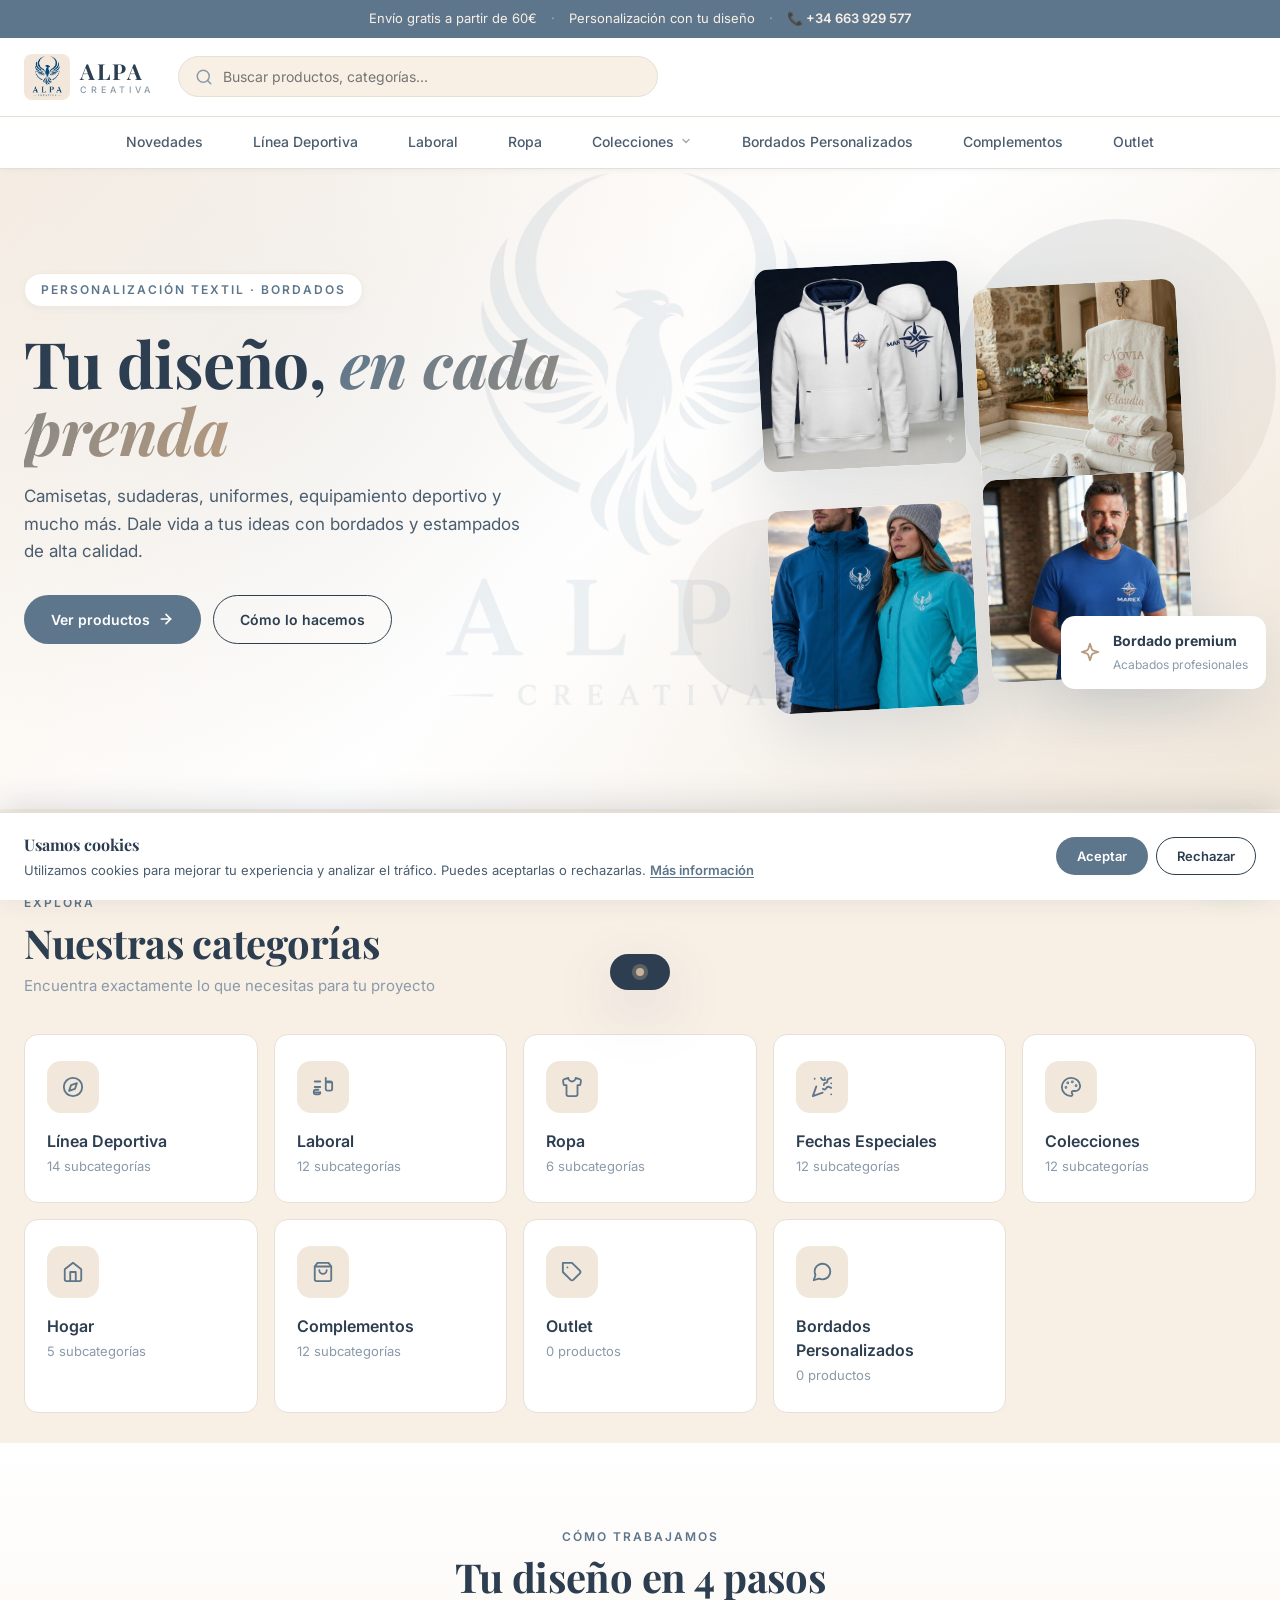
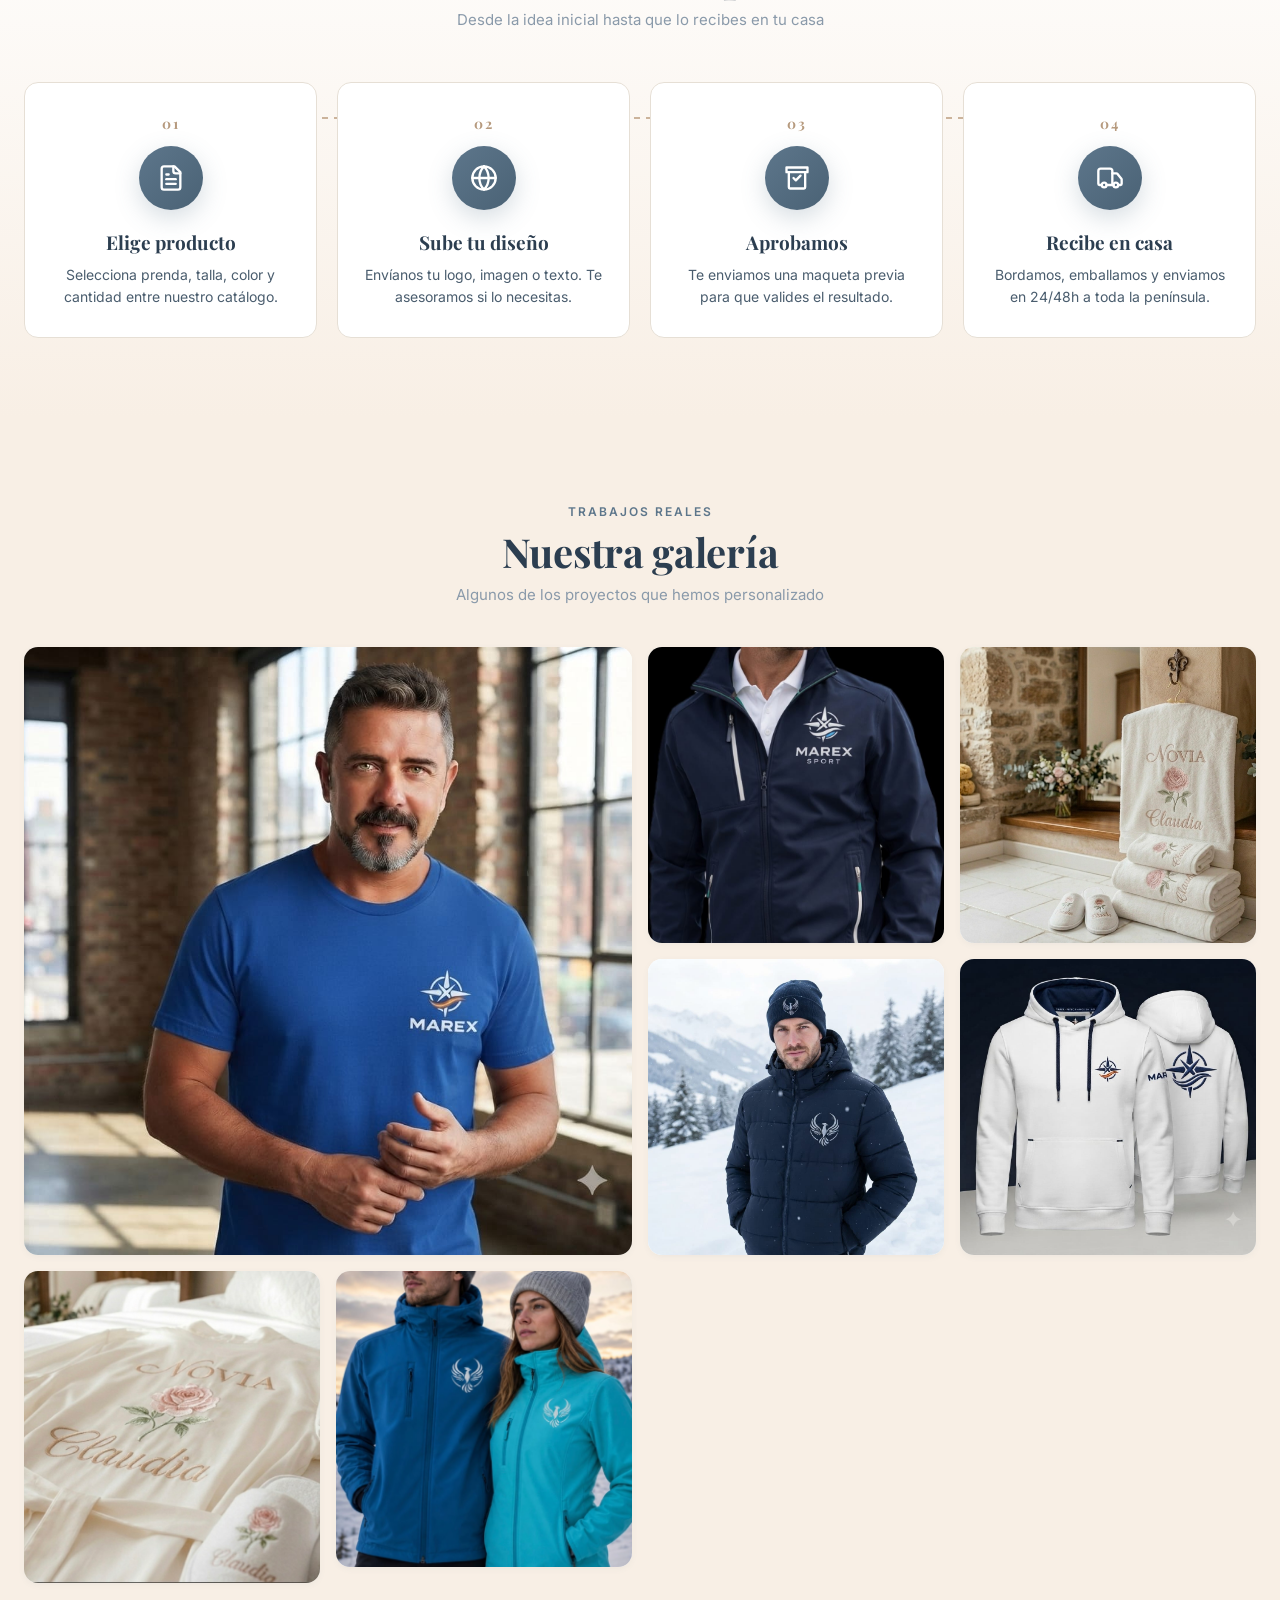
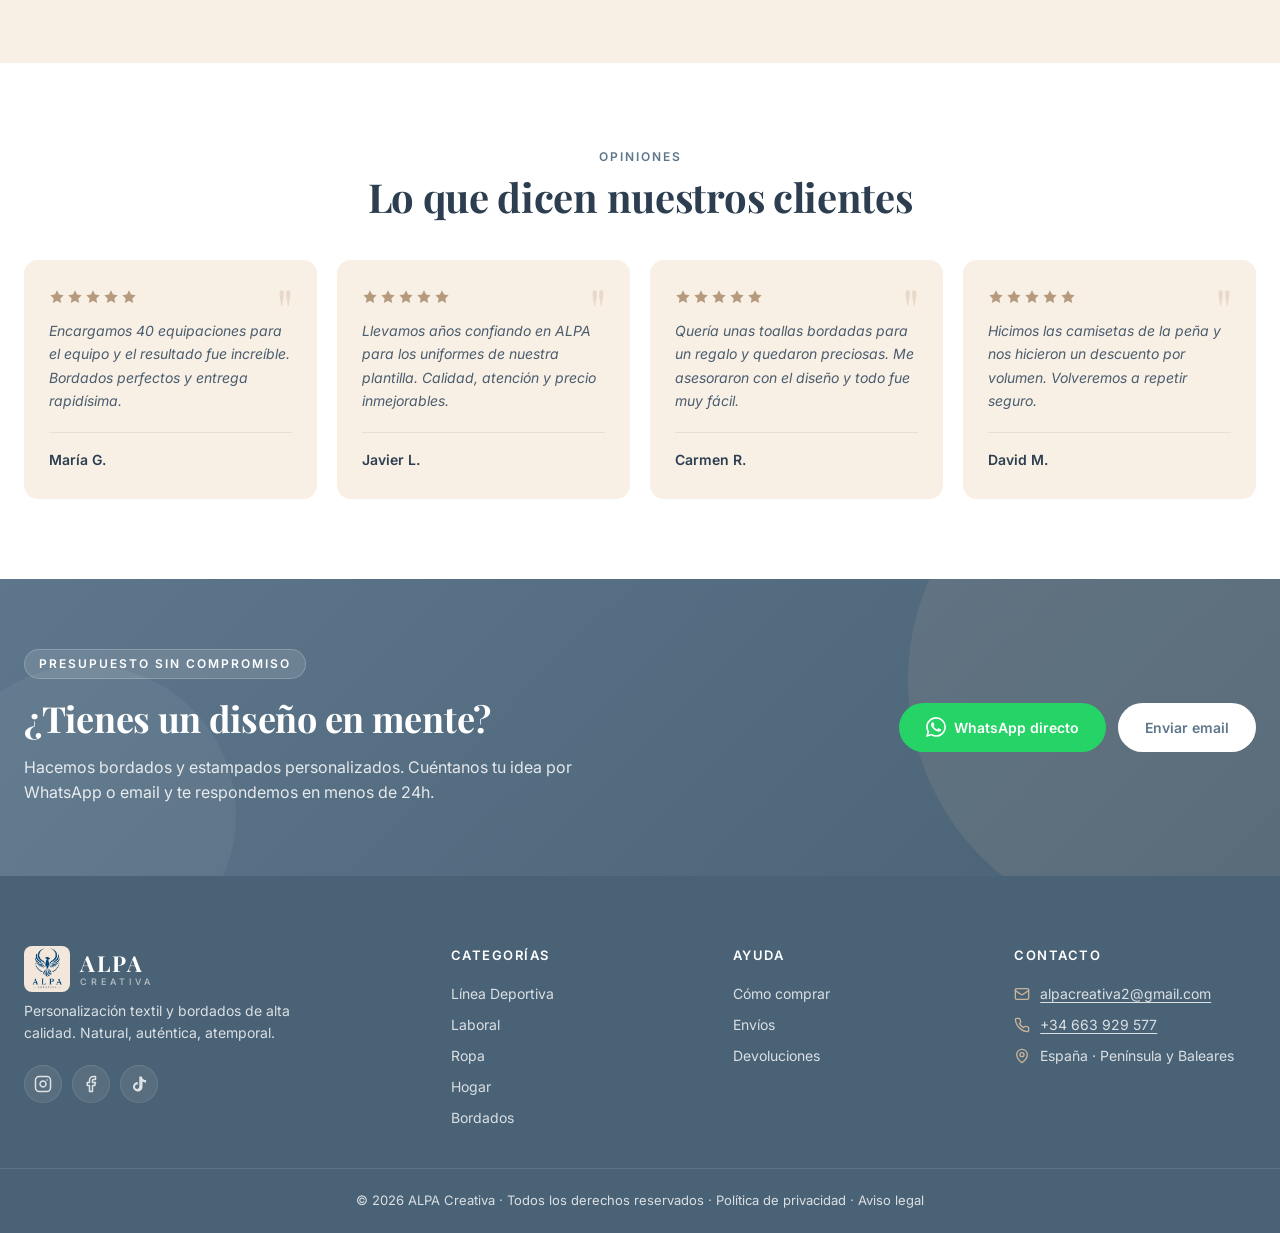
==== commit 7344faa7: "new" ====
--- a/index.html
+++ b/index.html
@@ -1,294 +1,295 @@
-<!DOCTYPE html>
-<html lang="es">
-<head>
-  <meta charset="UTF-8" />
-  <meta name="viewport" content="width=device-width, initial-scale=1.0" />
-  <title>ALPA Creativa · Personalización textil y bordados</title>
-  <meta name="description" content="ALPA Creativa — Ropa personalizada, bordados, equipamiento deportivo, uniformes laborales y mucho más." />
-
-  <!-- Open Graph -->
-  <meta property="og:type" content="website" />
-  <meta property="og:title" content="ALPA Creativa · Personalización textil y bordados" />
-  <meta property="og:description" content="Camisetas, sudaderas, uniformes, bordados y mucho más. Dale vida a tus ideas con la mejor calidad." />
-  <meta property="og:image" content="https://alpacreativa.es/img/logoalpa.jpeg" />
-  <meta property="og:url" content="https://alpacreativa.es/" />
-  <meta property="og:locale" content="es_ES" />
-  <meta property="og:site_name" content="ALPA Creativa" />
-
-  <!-- Twitter Card -->
-  <meta name="twitter:card" content="summary_large_image" />
-  <meta name="twitter:title" content="ALPA Creativa · Personalización textil y bordados" />
-  <meta name="twitter:description" content="Camisetas, sudaderas, uniformes, bordados y mucho más. Dale vida a tus ideas con la mejor calidad." />
-  <meta name="twitter:image" content="https://alpacreativa.es/img/logoalpa.jpeg" />
-
-  <link rel="canonical" href="https://alpacreativa.es/" />
-
-  <!-- JSON-LD: Organization -->
-  <script type="application/ld+json">
-  {
-    "@context": "https://schema.org",
-    "@type": "Organization",
-    "name": "ALPA Creativa",
-    "url": "https://alpacreativa.es",
-    "logo": "https://alpacreativa.es/img/logoalpa.jpeg",
-    "contactPoint": {
-      "@type": "ContactPoint",
-      "telephone": "+34-663-929-577",
-      "contactType": "customer service",
-      "email": "alpacreativa2@gmail.com",
-      "areaServed": "ES"
-    },
-    "sameAs": []
-  }
-  </script>
-
-  <!-- Favicon -->
-  <link rel="icon" type="image/svg+xml" href="favicon.svg" />
-  <link rel="preload" as="image" href="https://images.unsplash.com/photo-1521572163474-6864f9cf17ab?w=400&h=400&fit=crop&auto=format" />
-  <link rel="preconnect" href="https://fonts.googleapis.com">
-  <link rel="preconnect" href="https://fonts.gstatic.com" crossorigin>
-  <link href="https://fonts.googleapis.com/css2?family=Inter:wght@300;400;500;600;700&family=Playfair+Display:wght@600;700&display=swap" rel="stylesheet">
-  <link rel="stylesheet" href="https://unpkg.com/aos@2.3.1/dist/aos.css" />
-  <link rel="stylesheet" href="css/styles.css" />
-</head>
-<body>
-
-  <a href="#main-content" class="skip-link">Saltar al contenido</a>
-
-  <div id="topbarSlot"></div>
-  <div id="headerSlot"></div>
-
-  <section class="hero" id="main-content">
-    <div class="container hero__inner">
-      <div class="hero__text" data-aos="fade-right">
-        <span class="hero__eyebrow">Personalización textil · Bordados</span>
-        <h1 class="hero__title">Tu diseño, <em>en cada prenda</em></h1>
-        <p class="hero__lead">Camisetas, sudaderas, uniformes, equipamiento deportivo y mucho más. Dale vida a tus ideas con bordados y estampados de alta calidad.</p>
-        <div class="hero__actions">
-          <a href="#productos" class="btn btn--primary">Ver productos
-            <svg width="16" height="16" viewBox="0 0 24 24" fill="none" stroke="currentColor" stroke-width="2.5" stroke-linecap="round" stroke-linejoin="round"><path d="M5 12h14"/><path d="m12 5 7 7-7 7"/></svg>
-          </a>
-          <a href="#proceso" class="btn btn--ghost">Cómo lo hacemos</a>
-        </div>
-
-      </div>
-      <div class="hero__art" data-aos="fade-left" data-aos-delay="150">
-        <div class="hero__bubble hero__bubble--1"></div>
-        <div class="hero__bubble hero__bubble--2"></div>
-        <div class="hero__bubble hero__bubble--3"></div>
-        <div class="hero__grid">
-          <div class="hero__tile hero__tile--1">
-            <img src="https://images.unsplash.com/photo-1521572163474-6864f9cf17ab?w=400&h=400&fit=crop&auto=format" alt="Camiseta personalizada con diseño" width="400" height="400" />
-          </div>
-          <div class="hero__tile hero__tile--2">
-            <img src="https://images.unsplash.com/photo-1556821840-3a63f95609a7?w=400&h=400&fit=crop&auto=format" alt="Sudadera con capucha personalizada" width="400" height="400" loading="lazy" />
-          </div>
-          <div class="hero__tile hero__tile--3">
-            <img src="https://images.unsplash.com/photo-1542219550-37153d387c27?w=400&h=400&fit=crop&auto=format" alt="Mochila personalizada con bordado" width="400" height="400" loading="lazy" />
-          </div>
-          <div class="hero__tile hero__tile--4">
-            <img src="https://images.unsplash.com/photo-1583743814966-8936f5b7be1a?w=400&h=400&fit=crop&auto=format" alt="Prenda con bordado premium" width="400" height="400" loading="lazy" />
-          </div>
-        </div>
-        <div class="hero__floater">
-          <svg width="22" height="22" viewBox="0 0 24 24" fill="none" stroke="currentColor" stroke-width="2" stroke-linecap="round" stroke-linejoin="round"><path d="m12 3-1.9 5.8a2 2 0 0 1-1.3 1.3L3 12l5.8 1.9a2 2 0 0 1 1.3 1.3L12 21l1.9-5.8a2 2 0 0 1 1.3-1.3L21 12l-5.8-1.9a2 2 0 0 1-1.3-1.3Z"/></svg>
-          <div>
-            <strong>Bordado premium</strong>
-            <span>Acabados profesionales</span>
-          </div>
-        </div>
-      </div>
-    </div>
-  </section>
-
-  <section class="categories" id="categorias">
-    <div class="container">
-      <div class="section-head" data-aos="fade-up">
-        <div>
-          <span class="section-eyebrow">Explora</span>
-          <h2 class="section-title">Nuestras categorías</h2>
-        </div>
-        <p class="section-sub">Encuentra exactamente lo que necesitas para tu proyecto</p>
-      </div>
-      <div class="categories__grid" id="categoriesGrid"></div>
-    </div>
-  </section>
-
-  <section class="products" id="productos">
-    <div class="container">
-      <div class="products__head" data-aos="fade-up">
-        <div>
-          <span class="section-eyebrow">Catálogo</span>
-          <h2 class="section-title" id="productsTitle">Productos destacados</h2>
-        </div>
-        <select id="categoryFilter" class="select">
-          <option value="all">Todas las categorías</option>
-        </select>
-      </div>
-      <div class="products__grid" id="productsGrid"></div>
-    </div>
-  </section>
-
-  <section class="process" id="proceso">
-    <div class="container">
-      <div class="section-head section-head--center" data-aos="fade-up">
-        <span class="section-eyebrow">Cómo trabajamos</span>
-        <h2 class="section-title">Tu diseño en 4 pasos</h2>
-        <p class="section-sub">Desde la idea inicial hasta que lo recibes en tu casa</p>
-      </div>
-      <div class="process__grid">
-        <div class="process__step" data-aos="fade-up" data-aos-delay="0">
-          <div class="process__num">01</div>
-          <div class="process__icon">
-            <svg width="28" height="28" viewBox="0 0 24 24" fill="none" stroke="currentColor" stroke-width="2" stroke-linecap="round" stroke-linejoin="round"><path d="M15 2H6a2 2 0 0 0-2 2v16a2 2 0 0 0 2 2h12a2 2 0 0 0 2-2V7Z"/><path d="M14 2v4a2 2 0 0 0 2 2h4"/><path d="M10 9H8"/><path d="M16 13H8"/><path d="M16 17H8"/></svg>
-          </div>
-          <h3>Elige producto</h3>
-          <p>Selecciona prenda, talla, color y cantidad entre nuestro catálogo.</p>
-        </div>
-        <div class="process__step" data-aos="fade-up" data-aos-delay="100">
-          <div class="process__num">02</div>
-          <div class="process__icon">
-            <svg width="28" height="28" viewBox="0 0 24 24" fill="none" stroke="currentColor" stroke-width="2" stroke-linecap="round" stroke-linejoin="round"><circle cx="12" cy="12" r="10"/><path d="M12 2a14.5 14.5 0 0 0 0 20 14.5 14.5 0 0 0 0-20"/><path d="M2 12h20"/></svg>
-          </div>
-          <h3>Sube tu diseño</h3>
-          <p>Envíanos tu logo, imagen o texto. Te asesoramos si lo necesitas.</p>
-        </div>
-        <div class="process__step" data-aos="fade-up" data-aos-delay="200">
-          <div class="process__num">03</div>
-          <div class="process__icon">
-            <svg width="28" height="28" viewBox="0 0 24 24" fill="none" stroke="currentColor" stroke-width="2" stroke-linecap="round" stroke-linejoin="round"><path d="M3 3h18v4H3z"/><path d="M5 7v13a1 1 0 0 0 1 1h12a1 1 0 0 0 1-1V7"/><path d="m9 12 2 2 4-4"/></svg>
-          </div>
-          <h3>Aprobamos</h3>
-          <p>Te enviamos una maqueta previa para que valides el resultado.</p>
-        </div>
-        <div class="process__step" data-aos="fade-up" data-aos-delay="300">
-          <div class="process__num">04</div>
-          <div class="process__icon">
-            <svg width="28" height="28" viewBox="0 0 24 24" fill="none" stroke="currentColor" stroke-width="2" stroke-linecap="round" stroke-linejoin="round"><path d="M14 18V6a2 2 0 0 0-2-2H4a2 2 0 0 0-2 2v11a1 1 0 0 0 1 1h2"/><path d="M15 18H9"/><path d="M19 18h2a1 1 0 0 0 1-1v-3.65a1 1 0 0 0-.22-.624l-3.48-4.35A1 1 0 0 0 17.52 8H14"/><circle cx="17" cy="18" r="2"/><circle cx="7" cy="18" r="2"/></svg>
-          </div>
-          <h3>Recibe en casa</h3>
-          <p>Bordamos, emballamos y enviamos en 24/48h a toda la península.</p>
-        </div>
-      </div>
-    </div>
-  </section>
-
-  <section class="gallery" id="galeria">
-    <div class="container">
-      <div class="section-head section-head--center" data-aos="fade-up">
-        <span class="section-eyebrow">Trabajos reales</span>
-        <h2 class="section-title">Nuestra galería</h2>
-        <p class="section-sub">Algunos de los proyectos que hemos personalizado</p>
-      </div>
-      <div class="gallery__grid" id="galleryGrid"></div>
-    </div>
-  </section>
-
-  <section class="testimonials">
-    <div class="container">
-      <div class="section-head section-head--center" data-aos="fade-up">
-        <span class="section-eyebrow">Opiniones</span>
-        <h2 class="section-title">Lo que dicen nuestros clientes</h2>
-      </div>
-      <div class="testimonials__grid" id="testimonialsGrid"></div>
-    </div>
-  </section>
-
-  <!-- FAQ OCULTO - para mostrar quita hidden y style="display:none" -->
-  <section class="faq" id="faq" hidden style="display:none">
-    <div class="container">
-      <div class="section-head section-head--center" data-aos="fade-up">
-        <span class="section-eyebrow">Dudas frecuentes</span>
-        <h2 class="section-title">Preguntas que nos hacen a menudo</h2>
-        <p class="section-sub">Si no encuentras tu respuesta, escríbenos por WhatsApp</p>
-      </div>
-      <div class="faq__list" id="faqList">
-        <div class="faq__item" data-aos="fade-up">
-          <button class="faq__q" aria-expanded="false">
-            <span>¿Cuál es el pedido mínimo?</span>
-            <svg width="18" height="18" viewBox="0 0 24 24" fill="none" stroke="currentColor" stroke-width="2.5" stroke-linecap="round" stroke-linejoin="round"><path d="m6 9 6 6 6-6"/></svg>
-          </button>
-          <div class="faq__a"><p>No hay pedido mínimo. Puedes encargar desde 1 unidad. Eso sí, a partir de 10 unidades ofrecemos descuentos por volumen.</p></div>
-        </div>
-        <div class="faq__item" data-aos="fade-up" data-aos-delay="50">
-          <button class="faq__q" aria-expanded="false">
-            <span>¿Cuánto tarda en llegar mi pedido?</span>
-            <svg width="18" height="18" viewBox="0 0 24 24" fill="none" stroke="currentColor" stroke-width="2.5" stroke-linecap="round" stroke-linejoin="round"><path d="m6 9 6 6 6-6"/></svg>
-          </button>
-          <div class="faq__a"><p>El plazo estándar es de 5-7 días laborables. Ofrecemos servicio express en 24-48h para pedidos urgentes (consultar disponibilidad).</p></div>
-        </div>
-        <div class="faq__item" data-aos="fade-up" data-aos-delay="100">
-          <button class="faq__q" aria-expanded="false">
-            <span>¿Puedo enviar mi propio diseño?</span>
-            <svg width="18" height="18" viewBox="0 0 24 24" fill="none" stroke="currentColor" stroke-width="2.5" stroke-linecap="round" stroke-linejoin="round"><path d="m6 9 6 6 6-6"/></svg>
-          </button>
-          <div class="faq__a"><p>Por supuesto. Aceptamos diseños en PNG, JPG, SVG o PDF. Si necesitas ayuda con la resolución o el diseño, nuestro equipo te asesora sin coste.</p></div>
-        </div>
-        <div class="faq__item" data-aos="fade-up" data-aos-delay="150">
-          <button class="faq__q" aria-expanded="false">
-            <span>¿Qué técnicas de personalización usáis?</span>
-            <svg width="18" height="18" viewBox="0 0 24 24" fill="none" stroke="currentColor" stroke-width="2.5" stroke-linecap="round" stroke-linejoin="round"><path d="m6 9 6 6 6-6"/></svg>
-          </button>
-          <div class="faq__a"><p>Trabajamos con bordado computarizado, serigrafía, sublimación y DTF. La técnica recomendada depende de la prenda, el diseño y la cantidad.</p></div>
-        </div>
-        <div class="faq__item" data-aos="fade-up" data-aos-delay="200">
-          <button class="faq__q" aria-expanded="false">
-            <span>¿Puedo ver una muestra antes de encargar?</span>
-            <svg width="18" height="18" viewBox="0 0 24 24" fill="none" stroke="currentColor" stroke-width="2.5" stroke-linecap="round" stroke-linejoin="round"><path d="m6 9 6 6 6-6"/></svg>
-          </button>
-          <div class="faq__a"><p>Sí. Para pedidos a partir de 20 unidades te enviamos una muestra física sin compromiso. Para pedidos más pequeños, te mandamos una maqueta digital para que valides.</p></div>
-        </div>
-        <div class="faq__item" data-aos="fade-up" data-aos-delay="250">
-          <button class="faq__q" aria-expanded="false">
-            <span>¿Cómo calculo el envío?</span>
-            <svg width="18" height="18" viewBox="0 0 24 24" fill="none" stroke="currentColor" stroke-width="2.5" stroke-linecap="round" stroke-linejoin="round"><path d="m6 9 6 6 6-6"/></svg>
-          </button>
-          <div class="faq__a"><p>Envío gratis a partir de 60€ en la península. Para pedidos inferiores, el coste es de 4,90€. Baleares 6,90€. Consulta tarifas para Canarias y extranjero.</p></div>
-        </div>
-        <div class="faq__item" data-aos="fade-up" data-aos-delay="300">
-          <button class="faq__q" aria-expanded="false">
-            <span>¿Qué formas de pago aceptáis?</span>
-            <svg width="18" height="18" viewBox="0 0 24 24" fill="none" stroke="currentColor" stroke-width="2.5" stroke-linecap="round" stroke-linejoin="round"><path d="m6 9 6 6 6-6"/></svg>
-          </button>
-          <div class="faq__a"><p>Aceptamos tarjeta de crédito/débito, PayPal y transferencia bancaria. Para pedidos grandes podemos ofrecer pago por plazos.</p></div>
-        </div>
-      </div>
-    </div>
-  </section>
-
-  <section class="cta">
-    <div class="container cta__inner">
-      <div data-aos="fade-right">
-        <span class="section-eyebrow cta__eyebrow">Presupuesto sin compromiso</span>
-        <h2>¿Tienes un diseño en mente?</h2>
-        <p>Hacemos bordados y estampados personalizados. Cuéntanos tu idea por WhatsApp o email y te respondemos en menos de 24h.</p>
-      </div>
-      <div class="cta__actions" data-aos="fade-left">
-        <a href="https://wa.me/34663929577?text=Hola%20ALPA%20Creativa%2C%20me%20gustar%C3%ADa%20pedir%20un%20presupuesto" class="btn btn--whatsapp" target="_blank" rel="noopener">
-          <svg width="20" height="20" viewBox="0 0 24 24" fill="currentColor"><path d="M17.472 14.382c-.297-.149-1.758-.867-2.03-.967-.273-.099-.471-.148-.67.15-.197.297-.767.966-.94 1.164-.173.199-.347.223-.644.075-.297-.15-1.255-.463-2.39-1.475-.883-.788-1.48-1.761-1.653-2.059-.173-.297-.018-.458.13-.606.134-.133.298-.347.446-.52.149-.174.198-.298.298-.497.099-.198.05-.371-.025-.52-.075-.149-.669-1.612-.916-2.207-.242-.579-.487-.5-.669-.51-.173-.008-.371-.01-.57-.01-.198 0-.52.074-.792.372-.272.297-1.04 1.016-1.04 2.479 0 1.462 1.065 2.875 1.213 3.074.149.198 2.096 3.2 5.077 4.487.709.306 1.262.489 1.694.625.712.227 1.36.195 1.871.118.571-.085 1.758-.719 2.006-1.413.248-.694.248-1.289.173-1.413-.074-.124-.272-.198-.57-.347m-5.421 7.403h-.004a9.87 9.87 0 0 1-5.031-1.378l-.361-.214-3.741.982.998-3.648-.235-.374a9.86 9.86 0 0 1-1.51-5.26c.001-5.45 4.436-9.884 9.888-9.884 2.64 0 5.122 1.03 6.988 2.898a9.825 9.825 0 0 1 2.893 6.994c-.003 5.45-4.437 9.884-9.885 9.884m8.413-18.297A11.815 11.815 0 0 0 12.05 0C5.495 0 .16 5.335.157 11.892c0 2.096.547 4.142 1.588 5.945L.057 24l6.305-1.654a11.882 11.882 0 0 0 5.683 1.448h.005c6.554 0 11.89-5.335 11.893-11.893a11.821 11.821 0 0 0-3.48-8.413Z"/></svg>
-          WhatsApp directo
-        </a>
-        <a href="formulario.html" class="btn btn--light">Enviar email</a>
-      </div>
-    </div>
-  </section>
-
-  <div id="footerSlot"></div>
-  <div id="whatsappSlot"></div>
-  <div id="cartSlot"></div>
-  <div id="modalSlot"></div>
-  <div id="toastSlot"></div>
-  <div id="cookieSlot"></div>
-  <div id="scrollTopSlot"></div>
-  <div id="lightboxSlot"></div>
-
-  <script src="https://unpkg.com/aos@2.3.1/dist/aos.js"></script>
-  <script src="js/data.js"></script>
-  <script src="js/components.js"></script>
-  <script src="js/cart.js"></script>
-  <script src="https://cdn.jsdelivr.net/npm/@supabase/supabase-js@2"></script>
-  <script src="js/supabase-config.js"></script>
-  <script src="js/store.js"></script>
-  <script src="js/app.js"></script>
-</body>
-</html>
+<!DOCTYPE html>
+<html lang="es">
+<head>
+  <meta charset="UTF-8" />
+  <meta name="viewport" content="width=device-width, initial-scale=1.0" />
+  <title>ALPA Creativa · Personalización textil y bordados</title>
+  <meta name="description" content="ALPA Creativa — Ropa personalizada, bordados, equipamiento deportivo, uniformes laborales y mucho más." />
+
+  <!-- Open Graph -->
+  <meta property="og:type" content="website" />
+  <meta property="og:title" content="ALPA Creativa · Personalización textil y bordados" />
+  <meta property="og:description" content="Camisetas, sudaderas, uniformes, bordados y mucho más. Dale vida a tus ideas con la mejor calidad." />
+  <meta property="og:image" content="https://alpacreativa.es/img/logoalpa.jpeg" />
+  <meta property="og:url" content="https://alpacreativa.es/" />
+  <meta property="og:locale" content="es_ES" />
+  <meta property="og:site_name" content="ALPA Creativa" />
+
+  <!-- Twitter Card -->
+  <meta name="twitter:card" content="summary_large_image" />
+  <meta name="twitter:title" content="ALPA Creativa · Personalización textil y bordados" />
+  <meta name="twitter:description" content="Camisetas, sudaderas, uniformes, bordados y mucho más. Dale vida a tus ideas con la mejor calidad." />
+  <meta name="twitter:image" content="https://alpacreativa.es/img/logoalpa.jpeg" />
+
+  <link rel="canonical" href="https://alpacreativa.es/" />
+
+  <!-- JSON-LD: Organization -->
+  <script type="application/ld+json">
+  {
+    "@context": "https://schema.org",
+    "@type": "Organization",
+    "name": "ALPA Creativa",
+    "url": "https://alpacreativa.es",
+    "logo": "https://alpacreativa.es/img/logoalpa.jpeg",
+    "contactPoint": {
+      "@type": "ContactPoint",
+      "telephone": "+34-663-929-577",
+      "contactType": "customer service",
+      "email": "alpacreativa2@gmail.com",
+      "areaServed": "ES"
+    },
+    "sameAs": []
+  }
+  </script>
+
+  <!-- Favicon -->
+  <link rel="icon" type="image/svg+xml" href="favicon.svg" />
+  <link rel="preload" as="image" href="img/imghero/a069d840-8547-4cd0-97d7-ecd303327812.JPG" />
+  <link rel="preconnect" href="https://fonts.googleapis.com">
+  <link rel="preconnect" href="https://fonts.gstatic.com" crossorigin>
+  <link href="https://fonts.googleapis.com/css2?family=Inter:wght@300;400;500;600;700&family=Playfair+Display:wght@600;700&display=swap" rel="stylesheet">
+  <link rel="stylesheet" href="https://unpkg.com/aos@2.3.1/dist/aos.css" />
+  <link rel="stylesheet" href="css/styles.css" />
+</head>
+<body>
+
+  <a href="#main-content" class="skip-link">Saltar al contenido</a>
+
+  <div id="topbarSlot"></div>
+  <div id="headerSlot"></div>
+
+  <section class="hero" id="main-content">
+    <div class="container hero__inner">
+      <div class="hero__text" data-aos="fade-right">
+        <span class="hero__eyebrow">Personalización textil · Bordados</span>
+        <h1 class="hero__title">Tu diseño, <em>en cada prenda</em></h1>
+        <p class="hero__lead">Camisetas, sudaderas, uniformes, equipamiento deportivo y mucho más. Dale vida a tus ideas con bordados y estampados de alta calidad.</p>
+        <div class="hero__actions">
+          <a href="#categorias" class="btn btn--primary">Ver productos
+            <svg width="16" height="16" viewBox="0 0 24 24" fill="none" stroke="currentColor" stroke-width="2.5" stroke-linecap="round" stroke-linejoin="round"><path d="M5 12h14"/><path d="m12 5 7 7-7 7"/></svg>
+          </a>
+          <a href="#proceso" class="btn btn--ghost">Cómo lo hacemos</a>
+        </div>
+
+      </div>
+      <div class="hero__art" data-aos="fade-left" data-aos-delay="150">
+        <div class="hero__bubble hero__bubble--1"></div>
+        <div class="hero__bubble hero__bubble--2"></div>
+        <div class="hero__bubble hero__bubble--3"></div>
+        <div class="hero__grid">
+          <div class="hero__tile hero__tile--1">
+            <img src="img/imghero/a069d840-8547-4cd0-97d7-ecd303327812.JPG" alt="Trabajo bordado ALPA 1" width="400" height="400" />
+          </div>
+          <div class="hero__tile hero__tile--2">
+            <img src="img/imghero/56b28544-df31-4f76-9271-fe907fc98c57.JPG" alt="Trabajo bordado ALPA 2" width="400" height="400" loading="lazy" />
+          </div>
+          <div class="hero__tile hero__tile--3">
+            <img src="img/imghero/f200af6f-91b1-4a72-be66-8248aec9e95e.JPG" alt="Trabajo bordado ALPA 3" width="400" height="400" loading="lazy" />
+          </div>
+          <div class="hero__tile hero__tile--4">
+            <img src="img/imghero/055d218e-820e-4e21-bfe6-cbf731a6ca23.JPG" alt="Trabajo bordado ALPA 4" width="400" height="400" loading="lazy" />
+          </div>
+        </div>
+        <div class="hero__floater">
+          <svg width="22" height="22" viewBox="0 0 24 24" fill="none" stroke="currentColor" stroke-width="2" stroke-linecap="round" stroke-linejoin="round"><path d="m12 3-1.9 5.8a2 2 0 0 1-1.3 1.3L3 12l5.8 1.9a2 2 0 0 1 1.3 1.3L12 21l1.9-5.8a2 2 0 0 1 1.3-1.3L21 12l-5.8-1.9a2 2 0 0 1-1.3-1.3Z"/></svg>
+          <div>
+            <strong>Bordado premium</strong>
+            <span>Acabados profesionales</span>
+          </div>
+        </div>
+      </div>
+    </div>
+  </section>
+
+  <section class="categories" id="categorias">
+    <div class="container">
+      <div class="section-head" data-aos="fade-up">
+        <div>
+          <span class="section-eyebrow">Explora</span>
+          <h2 class="section-title">Nuestras categorías</h2>
+        </div>
+        <p class="section-sub">Encuentra exactamente lo que necesitas para tu proyecto</p>
+      </div>
+      <div class="categories__grid" id="categoriesGrid"></div>
+    </div>
+  </section>
+
+  <!-- PRODUCTOS DESTACADOS OCULTO - para mostrar quita hidden y style="display:none" -->
+  <section class="products" id="productos" hidden style="display:none">
+    <div class="container">
+      <div class="products__head" data-aos="fade-up">
+        <div>
+          <span class="section-eyebrow">Catálogo</span>
+          <h2 class="section-title" id="productsTitle">Productos destacados</h2>
+        </div>
+        <select id="categoryFilter" class="select">
+          <option value="all">Todas las categorías</option>
+        </select>
+      </div>
+      <div class="products__grid" id="productsGrid"></div>
+    </div>
+  </section>
+
+  <section class="process" id="proceso">
+    <div class="container">
+      <div class="section-head section-head--center" data-aos="fade-up">
+        <span class="section-eyebrow">Cómo trabajamos</span>
+        <h2 class="section-title">Tu diseño en 4 pasos</h2>
+        <p class="section-sub">Desde la idea inicial hasta que lo recibes en tu casa</p>
+      </div>
+      <div class="process__grid">
+        <div class="process__step" data-aos="fade-up" data-aos-delay="0">
+          <div class="process__num">01</div>
+          <div class="process__icon">
+            <svg width="28" height="28" viewBox="0 0 24 24" fill="none" stroke="currentColor" stroke-width="2" stroke-linecap="round" stroke-linejoin="round"><path d="M15 2H6a2 2 0 0 0-2 2v16a2 2 0 0 0 2 2h12a2 2 0 0 0 2-2V7Z"/><path d="M14 2v4a2 2 0 0 0 2 2h4"/><path d="M10 9H8"/><path d="M16 13H8"/><path d="M16 17H8"/></svg>
+          </div>
+          <h3>Elige producto</h3>
+          <p>Selecciona prenda, talla, color y cantidad entre nuestro catálogo.</p>
+        </div>
+        <div class="process__step" data-aos="fade-up" data-aos-delay="100">
+          <div class="process__num">02</div>
+          <div class="process__icon">
+            <svg width="28" height="28" viewBox="0 0 24 24" fill="none" stroke="currentColor" stroke-width="2" stroke-linecap="round" stroke-linejoin="round"><circle cx="12" cy="12" r="10"/><path d="M12 2a14.5 14.5 0 0 0 0 20 14.5 14.5 0 0 0 0-20"/><path d="M2 12h20"/></svg>
+          </div>
+          <h3>Sube tu diseño</h3>
+          <p>Envíanos tu logo, imagen o texto. Te asesoramos si lo necesitas.</p>
+        </div>
+        <div class="process__step" data-aos="fade-up" data-aos-delay="200">
+          <div class="process__num">03</div>
+          <div class="process__icon">
+            <svg width="28" height="28" viewBox="0 0 24 24" fill="none" stroke="currentColor" stroke-width="2" stroke-linecap="round" stroke-linejoin="round"><path d="M3 3h18v4H3z"/><path d="M5 7v13a1 1 0 0 0 1 1h12a1 1 0 0 0 1-1V7"/><path d="m9 12 2 2 4-4"/></svg>
+          </div>
+          <h3>Aprobamos</h3>
+          <p>Te enviamos una maqueta previa para que valides el resultado.</p>
+        </div>
+        <div class="process__step" data-aos="fade-up" data-aos-delay="300">
+          <div class="process__num">04</div>
+          <div class="process__icon">
+            <svg width="28" height="28" viewBox="0 0 24 24" fill="none" stroke="currentColor" stroke-width="2" stroke-linecap="round" stroke-linejoin="round"><path d="M14 18V6a2 2 0 0 0-2-2H4a2 2 0 0 0-2 2v11a1 1 0 0 0 1 1h2"/><path d="M15 18H9"/><path d="M19 18h2a1 1 0 0 0 1-1v-3.65a1 1 0 0 0-.22-.624l-3.48-4.35A1 1 0 0 0 17.52 8H14"/><circle cx="17" cy="18" r="2"/><circle cx="7" cy="18" r="2"/></svg>
+          </div>
+          <h3>Recibe en casa</h3>
+          <p>Bordamos, emballamos y enviamos en 24/48h a toda la península.</p>
+        </div>
+      </div>
+    </div>
+  </section>
+
+  <section class="gallery" id="galeria">
+    <div class="container">
+      <div class="section-head section-head--center" data-aos="fade-up">
+        <span class="section-eyebrow">Trabajos reales</span>
+        <h2 class="section-title">Nuestra galería</h2>
+        <p class="section-sub">Algunos de los proyectos que hemos personalizado</p>
+      </div>
+      <div class="gallery__grid" id="galleryGrid"></div>
+    </div>
+  </section>
+
+  <section class="testimonials">
+    <div class="container">
+      <div class="section-head section-head--center" data-aos="fade-up">
+        <span class="section-eyebrow">Opiniones</span>
+        <h2 class="section-title">Lo que dicen nuestros clientes</h2>
+      </div>
+      <div class="testimonials__grid" id="testimonialsGrid"></div>
+    </div>
+  </section>
+
+  <!-- FAQ OCULTO - para mostrar quita hidden y style="display:none" -->
+  <section class="faq" id="faq" hidden style="display:none">
+    <div class="container">
+      <div class="section-head section-head--center" data-aos="fade-up">
+        <span class="section-eyebrow">Dudas frecuentes</span>
+        <h2 class="section-title">Preguntas que nos hacen a menudo</h2>
+        <p class="section-sub">Si no encuentras tu respuesta, escríbenos por WhatsApp</p>
+      </div>
+      <div class="faq__list" id="faqList">
+        <div class="faq__item" data-aos="fade-up">
+          <button class="faq__q" aria-expanded="false">
+            <span>¿Cuál es el pedido mínimo?</span>
+            <svg width="18" height="18" viewBox="0 0 24 24" fill="none" stroke="currentColor" stroke-width="2.5" stroke-linecap="round" stroke-linejoin="round"><path d="m6 9 6 6 6-6"/></svg>
+          </button>
+          <div class="faq__a"><p>No hay pedido mínimo. Puedes encargar desde 1 unidad. Eso sí, a partir de 10 unidades ofrecemos descuentos por volumen.</p></div>
+        </div>
+        <div class="faq__item" data-aos="fade-up" data-aos-delay="50">
+          <button class="faq__q" aria-expanded="false">
+            <span>¿Cuánto tarda en llegar mi pedido?</span>
+            <svg width="18" height="18" viewBox="0 0 24 24" fill="none" stroke="currentColor" stroke-width="2.5" stroke-linecap="round" stroke-linejoin="round"><path d="m6 9 6 6 6-6"/></svg>
+          </button>
+          <div class="faq__a"><p>El plazo estándar es de 5-7 días laborables. Ofrecemos servicio express en 24-48h para pedidos urgentes (consultar disponibilidad).</p></div>
+        </div>
+        <div class="faq__item" data-aos="fade-up" data-aos-delay="100">
+          <button class="faq__q" aria-expanded="false">
+            <span>¿Puedo enviar mi propio diseño?</span>
+            <svg width="18" height="18" viewBox="0 0 24 24" fill="none" stroke="currentColor" stroke-width="2.5" stroke-linecap="round" stroke-linejoin="round"><path d="m6 9 6 6 6-6"/></svg>
+          </button>
+          <div class="faq__a"><p>Por supuesto. Aceptamos diseños en PNG, JPG, SVG o PDF. Si necesitas ayuda con la resolución o el diseño, nuestro equipo te asesora sin coste.</p></div>
+        </div>
+        <div class="faq__item" data-aos="fade-up" data-aos-delay="150">
+          <button class="faq__q" aria-expanded="false">
+            <span>¿Qué técnicas de personalización usáis?</span>
+            <svg width="18" height="18" viewBox="0 0 24 24" fill="none" stroke="currentColor" stroke-width="2.5" stroke-linecap="round" stroke-linejoin="round"><path d="m6 9 6 6 6-6"/></svg>
+          </button>
+          <div class="faq__a"><p>Trabajamos con bordado computarizado, serigrafía, sublimación y DTF. La técnica recomendada depende de la prenda, el diseño y la cantidad.</p></div>
+        </div>
+        <div class="faq__item" data-aos="fade-up" data-aos-delay="200">
+          <button class="faq__q" aria-expanded="false">
+            <span>¿Puedo ver una muestra antes de encargar?</span>
+            <svg width="18" height="18" viewBox="0 0 24 24" fill="none" stroke="currentColor" stroke-width="2.5" stroke-linecap="round" stroke-linejoin="round"><path d="m6 9 6 6 6-6"/></svg>
+          </button>
+          <div class="faq__a"><p>Sí. Para pedidos a partir de 20 unidades te enviamos una muestra física sin compromiso. Para pedidos más pequeños, te mandamos una maqueta digital para que valides.</p></div>
+        </div>
+        <div class="faq__item" data-aos="fade-up" data-aos-delay="250">
+          <button class="faq__q" aria-expanded="false">
+            <span>¿Cómo calculo el envío?</span>
+            <svg width="18" height="18" viewBox="0 0 24 24" fill="none" stroke="currentColor" stroke-width="2.5" stroke-linecap="round" stroke-linejoin="round"><path d="m6 9 6 6 6-6"/></svg>
+          </button>
+          <div class="faq__a"><p>Envío gratis a partir de 60€ en la península. Para pedidos inferiores, el coste es de 4,90€. Baleares 6,90€. Consulta tarifas para Canarias y extranjero.</p></div>
+        </div>
+        <div class="faq__item" data-aos="fade-up" data-aos-delay="300">
+          <button class="faq__q" aria-expanded="false">
+            <span>¿Qué formas de pago aceptáis?</span>
+            <svg width="18" height="18" viewBox="0 0 24 24" fill="none" stroke="currentColor" stroke-width="2.5" stroke-linecap="round" stroke-linejoin="round"><path d="m6 9 6 6 6-6"/></svg>
+          </button>
+          <div class="faq__a"><p>Aceptamos tarjeta de crédito/débito, PayPal y transferencia bancaria. Para pedidos grandes podemos ofrecer pago por plazos.</p></div>
+        </div>
+      </div>
+    </div>
+  </section>
+
+  <section class="cta">
+    <div class="container cta__inner">
+      <div data-aos="fade-right">
+        <span class="section-eyebrow cta__eyebrow">Presupuesto sin compromiso</span>
+        <h2>¿Tienes un diseño en mente?</h2>
+        <p>Hacemos bordados y estampados personalizados. Cuéntanos tu idea por WhatsApp o email y te respondemos en menos de 24h.</p>
+      </div>
+      <div class="cta__actions" data-aos="fade-left">
+        <a href="https://wa.me/34663929577?text=Hola%20ALPA%20Creativa%2C%20me%20gustar%C3%ADa%20pedir%20un%20presupuesto" class="btn btn--whatsapp" target="_blank" rel="noopener">
+          <svg width="20" height="20" viewBox="0 0 24 24" fill="currentColor"><path d="M17.472 14.382c-.297-.149-1.758-.867-2.03-.967-.273-.099-.471-.148-.67.15-.197.297-.767.966-.94 1.164-.173.199-.347.223-.644.075-.297-.15-1.255-.463-2.39-1.475-.883-.788-1.48-1.761-1.653-2.059-.173-.297-.018-.458.13-.606.134-.133.298-.347.446-.52.149-.174.198-.298.298-.497.099-.198.05-.371-.025-.52-.075-.149-.669-1.612-.916-2.207-.242-.579-.487-.5-.669-.51-.173-.008-.371-.01-.57-.01-.198 0-.52.074-.792.372-.272.297-1.04 1.016-1.04 2.479 0 1.462 1.065 2.875 1.213 3.074.149.198 2.096 3.2 5.077 4.487.709.306 1.262.489 1.694.625.712.227 1.36.195 1.871.118.571-.085 1.758-.719 2.006-1.413.248-.694.248-1.289.173-1.413-.074-.124-.272-.198-.57-.347m-5.421 7.403h-.004a9.87 9.87 0 0 1-5.031-1.378l-.361-.214-3.741.982.998-3.648-.235-.374a9.86 9.86 0 0 1-1.51-5.26c.001-5.45 4.436-9.884 9.888-9.884 2.64 0 5.122 1.03 6.988 2.898a9.825 9.825 0 0 1 2.893 6.994c-.003 5.45-4.437 9.884-9.885 9.884m8.413-18.297A11.815 11.815 0 0 0 12.05 0C5.495 0 .16 5.335.157 11.892c0 2.096.547 4.142 1.588 5.945L.057 24l6.305-1.654a11.882 11.882 0 0 0 5.683 1.448h.005c6.554 0 11.89-5.335 11.893-11.893a11.821 11.821 0 0 0-3.48-8.413Z"/></svg>
+          WhatsApp directo
+        </a>
+        <a href="formulario.html" class="btn btn--light">Enviar email</a>
+      </div>
+    </div>
+  </section>
+
+  <div id="footerSlot"></div>
+  <div id="whatsappSlot"></div>
+  <div id="cartSlot"></div>
+  <div id="modalSlot"></div>
+  <div id="toastSlot"></div>
+  <div id="cookieSlot"></div>
+  <div id="scrollTopSlot"></div>
+  <div id="lightboxSlot"></div>
+
+  <script src="https://unpkg.com/aos@2.3.1/dist/aos.js"></script>
+  <script src="js/data.js"></script>
+  <script src="js/components.js"></script>
+  <script src="js/cart.js"></script>
+  <script src="https://cdn.jsdelivr.net/npm/@supabase/supabase-js@2"></script>
+  <script src="js/supabase-config.js"></script>
+  <script src="js/store.js"></script>
+  <script src="js/app.js"></script>
+</body>
+</html>
--- a/css/styles.css
+++ b/css/styles.css
@@ -1,1884 +1,1922 @@
-:root {
-  --bg: #f8efe5;
-  --surface: #ffffff;
-  --ink: #2c3e50;
-  --ink-2: #4a5d6e;
-  --muted: #8a9aaa;
-  --line: #e6dfd5;
-  --primary: #5d768b;
-  --primary-dark: #4a6275;
-  --accent: #cbb39b;
-  --accent-dark: #b69a7e;
-  --accent-soft: #f1e8db;
-  --ivory: #f8efe5;
-  --sand: #cbb39b;
-  --blue: #5d768b;
-  --whatsapp: #25d366;
-  --whatsapp-dark: #1ebe5b;
-  --radius: 14px;
-  --radius-sm: 8px;
-  --shadow-sm: 0 2px 6px rgba(93, 118, 139, .06);
-  --shadow-md: 0 8px 24px rgba(93, 118, 139, .12);
-  --shadow-lg: 0 20px 60px rgba(93, 118, 139, .18);
-  --shadow-xl: 0 30px 80px rgba(44, 62, 80, .22);
-  --transition: .25s ease;
-}
-
-* { box-sizing: border-box; margin: 0; padding: 0; }
-
-html { scroll-behavior: smooth; scroll-padding-top: 140px; }
-
-body {
-  font-family: 'Inter', -apple-system, BlinkMacSystemFont, sans-serif;
-  background: var(--bg);
-  color: var(--ink);
-  line-height: 1.5;
-  -webkit-font-smoothing: antialiased;
-  overflow-x: hidden;
-}
-/* Watermark logo difuminado fijo centrado — PNG sin fondo */
-body::after {
-  content: "";
-  position: fixed;
-  top: 50%;
-  left: 50%;
-  transform: translate(-50%, -50%);
-  width: min(70vw, 620px);
-  height: min(70vw, 620px);
-  background: url('../img/logoalpa.png') no-repeat center / contain;
-  opacity: 0.07;
-  pointer-events: none;
-  z-index: 0;
-}
-
-a { color: inherit; text-decoration: none; }
-button { font-family: inherit; cursor: pointer; border: none; background: none; }
-img { max-width: 100%; display: block; }
-ul { list-style: none; }
-
-.skip-link {
-  position: absolute;
-  top: -100%;
-  left: 16px;
-  z-index: 1000;
-  padding: 12px 24px;
-  background: var(--primary);
-  color: #fff;
-  font-weight: 600;
-  font-size: 14px;
-  border-radius: 0 0 var(--radius-sm) var(--radius-sm);
-  transition: top .2s ease;
-}
-.skip-link:focus {
-  top: 0;
-}
-
-.container {
-  max-width: 1280px;
-  margin: 0 auto;
-  padding: 0 24px;
-}
-
-/* TOPBAR */
-.topbar {
-  background: var(--primary);
-  color: var(--ivory);
-  font-size: 13px;
-  padding: 9px 0;
-  position: relative;
-  z-index: 101;
-}
-.topbar__inner {
-  display: flex;
-  justify-content: center;
-  gap: 14px;
-  flex-wrap: wrap;
-  text-align: center;
-  align-items: center;
-}
-.topbar__sep { opacity: .5; }
-
-/* HEADER */
-.header {
-  position: sticky;
-  top: 0;
-  z-index: 100;
-  background: var(--surface);
-  border-bottom: 1px solid var(--line);
-  box-shadow: var(--shadow-sm);
-}
-.header__inner {
-  display: flex;
-  align-items: center;
-  gap: 24px;
-  padding: 16px 24px;
-}
-
-.logo {
-  display: flex;
-  align-items: center;
-  gap: 10px;
-  flex-shrink: 0;
-}
-.logo__mark {
-  display: block;
-  width: 46px;
-  height: 46px;
-  border-radius: 8px;
-  background: transparent;
-  object-fit: contain;
-  flex-shrink: 0;
-  padding: 0;
-  transition: var(--transition);
-}
-.logo:hover .logo__mark { transform: scale(1.05); }
-.logo__text {
-  font-family: 'Playfair Display', serif;
-  font-size: 22px;
-  font-weight: 700;
-  color: var(--ink);
-  letter-spacing: 2px;
-  display: flex;
-  flex-direction: column;
-  line-height: 1;
-}
-.logo__text small {
-  font-size: 9px;
-  font-family: 'Inter', sans-serif;
-  font-weight: 500;
-  letter-spacing: 4px;
-  color: var(--muted);
-  margin-top: 3px;
-}
-
-.search {
-  flex: 1;
-  max-width: 480px;
-  display: flex;
-  align-items: center;
-  background: var(--bg);
-  border: 1px solid var(--line);
-  border-radius: 999px;
-  overflow: hidden;
-  transition: var(--transition);
-  position: relative;
-}
-.search:focus-within { border-color: var(--primary); box-shadow: 0 0 0 3px var(--accent-soft); }
-.search__icon {
-  display: grid;
-  place-items: center;
-  padding-left: 16px;
-  color: var(--muted);
-}
-.search input {
-  flex: 1;
-  border: none;
-  background: transparent;
-  padding: 11px 16px 11px 10px;
-  font-size: 14px;
-  outline: none;
-  font-family: inherit;
-  color: var(--ink);
-}
-
-.header__actions {
-  display: flex;
-  align-items: center;
-  gap: 2px;
-  margin-left: auto;
-}
-.icon-btn {
-  position: relative;
-  width: 42px;
-  height: 42px;
-  display: grid;
-  place-items: center;
-  border-radius: 999px;
-  color: var(--ink);
-  transition: var(--transition);
-}
-.icon-btn:hover { background: var(--bg); transform: translateY(-1px); }
-.icon-btn svg { display: block; }
-.cart-badge {
-  position: absolute;
-  top: 4px;
-  right: 4px;
-  min-width: 18px;
-  height: 18px;
-  padding: 0 5px;
-  display: grid;
-  place-items: center;
-  background: var(--accent-dark);
-  color: #fff;
-  font-size: 11px;
-  font-weight: 700;
-  border-radius: 999px;
-  border: 2px solid var(--surface);
-  animation: pop .35s cubic-bezier(.2,1.4,.4,1);
-}
-@keyframes pop {
-  0% { transform: scale(.4); opacity: 0; }
-  60% { transform: scale(1.2); }
-  100% { transform: scale(1); opacity: 1; }
-}
-.menu-toggle { display: none; }
-
-/* NAVBAR */
-.navbar {
-  background: var(--surface);
-  border-top: 1px solid var(--line);
-}
-.navbar__inner { padding: 0 24px; display:flex; justify-content:center; }
-.nav {
-  display: flex;
-  gap: 22px;
-  overflow: visible;
-  justify-content: center;
-  flex-wrap: wrap;
-  margin: 0 auto;
-}
-
-.nav__item {
-  position: relative;
-  flex-shrink: 0;
-}
-.nav__link {
-  display: flex;
-  align-items: center;
-  gap: 6px;
-  padding: 14px 14px;
-  font-size: 14px;
-  font-weight: 500;
-  color: var(--ink-2);
-  white-space: nowrap;
-  border-bottom: 2px solid transparent;
-  transition: var(--transition);
-}
-.nav__link:hover, .nav__item--active .nav__link {
-  color: var(--primary);
-  border-bottom-color: var(--primary);
-}
-.nav__caret { opacity: .55; transition: transform .2s ease; flex-shrink: 0; }
-.nav__item--has-sub:hover .nav__caret,
-.nav__item--open .nav__caret { transform: rotate(180deg); opacity: 1; }
-/* mismo estilo que el resto, solo indica desplegable — subrayado igual que los demás */
-.nav__item--has-sub .nav__link { /* hereda .nav__link normal */ }
-
-.nav__sub {
-  position: absolute;
-  top: 100%;
-  left: 0;
-  min-width: 260px;
-  background: var(--surface);
-  border: 1px solid var(--line);
-  border-radius: var(--radius);
-  box-shadow: var(--shadow-md);
-  padding: 8px;
-  display: none;
-  z-index: 50;
-  max-height: 420px;
-  overflow-y: auto;
-}
-.nav__item:hover .nav__sub,
-.nav__item--open .nav__sub { display: block; }
-.nav__sub a {
-  display: block;
-  padding: 9px 12px;
-  font-size: 14px;
-  color: var(--ink-2);
-  border-radius: var(--radius-sm);
-  transition: var(--transition);
-}
-.nav__sub a:hover { background: var(--accent-soft); color: var(--primary); transform: translateX(2px); }
-.nav__sub a.nav__sub--main { font-weight: 600; color: var(--primary); border-bottom: 1px solid var(--line); margin-bottom: 4px; padding-bottom: 10px; }
-.nav__sub a.nav__sub--main:hover { background: var(--primary); color: #fff; }
-
-/* HERO */
-.hero {
-  background: linear-gradient(135deg, var(--ivory) 0%, #fff 50%, var(--accent-soft) 100%);
-  padding: 70px 0 90px;
-  position: relative;
-  overflow: hidden;
-}
-.hero::before {
-  content: "";
-  position: absolute;
-  inset: 0;
-  background-image:
-    radial-gradient(circle at 20% 30%, rgba(93, 118, 139, .06) 0, transparent 40%),
-    radial-gradient(circle at 80% 70%, rgba(203, 179, 155, .08) 0, transparent 40%);
-  pointer-events: none;
-}
-.hero__inner {
-  display: grid;
-  grid-template-columns: 1.1fr 1fr;
-  gap: 50px;
-  align-items: center;
-  position: relative;
-  z-index: 1;
-}
-.hero__text { max-width: 560px; }
-.hero__eyebrow {
-  display: inline-block;
-  padding: 7px 16px;
-  background: var(--surface);
-  color: var(--primary);
-  border-radius: 999px;
-  font-size: 12px;
-  font-weight: 600;
-  letter-spacing: 2px;
-  text-transform: uppercase;
-  margin-bottom: 22px;
-  border: 1px solid var(--accent-soft);
-  box-shadow: var(--shadow-sm);
-}
-.hero__title {
-  font-family: 'Playfair Display', serif;
-  font-size: clamp(38px, 5.5vw, 64px);
-  line-height: 1.05;
-  color: var(--ink);
-  margin-bottom: 20px;
-  letter-spacing: -.5px;
-}
-.hero__title em {
-  font-style: italic;
-  color: var(--primary);
-  background: linear-gradient(120deg, var(--primary) 0%, var(--accent-dark) 100%);
-  -webkit-background-clip: text;
-  background-clip: text;
-  -webkit-text-fill-color: transparent;
-}
-.hero__lead {
-  font-size: 17px;
-  color: var(--ink-2);
-  max-width: 520px;
-  margin-bottom: 30px;
-  line-height: 1.6;
-}
-.hero__actions {
-  display: flex;
-  gap: 12px;
-  flex-wrap: wrap;
-  margin-bottom: 40px;
-}
-.hero__stats {
-  display: flex;
-  gap: 30px;
-  padding-top: 24px;
-  border-top: 1px solid var(--line);
-  flex-wrap: wrap;
-}
-.hero__stats > div { display: flex; flex-direction: column; }
-.hero__stats strong {
-  font-family: 'Playfair Display', serif;
-  font-size: 26px;
-  color: var(--ink);
-  font-weight: 700;
-}
-.hero__stats span {
-  font-size: 12px;
-  color: var(--muted);
-  text-transform: uppercase;
-  letter-spacing: 1px;
-  margin-top: 2px;
-}
-.hero__art {
-  position: relative;
-  height: 480px;
-  display: grid;
-  place-items: center;
-}
-.hero__bubble {
-  position: absolute;
-  border-radius: 50%;
-  background: linear-gradient(135deg, var(--primary), var(--accent));
-  opacity: .14;
-  animation: float 8s ease-in-out infinite;
-}
-.hero__bubble--1 { width: 320px; height: 320px; top: -20px; right: -20px; animation-delay: 0s; }
-.hero__bubble--2 { width: 180px; height: 180px; bottom: 20px; left: -10px; background: linear-gradient(135deg, var(--accent), var(--primary)); animation-delay: 1.5s; }
-.hero__bubble--3 { width: 90px; height: 90px; top: 40px; left: 80px; animation-delay: 3s; }
-.hero__grid {
-  position: relative;
-  z-index: 1;
-  display: grid;
-  grid-template-columns: 1fr 1fr;
-  gap: 14px;
-  width: 100%;
-  max-width: 420px;
-  transform: rotate(-3deg);
-}
-.hero__tile {
-  aspect-ratio: 1;
-  border-radius: var(--radius);
-  overflow: hidden;
-  box-shadow: var(--shadow-lg);
-  background: var(--surface);
-  position: relative;
-  transition: var(--transition);
-}
-.hero__tile img {
-  width: 100%;
-  height: 100%;
-  object-fit: cover;
-}
-.hero__tile--1 { transform: translateY(-10px); }
-.hero__tile--2 { transform: translateY(20px); }
-.hero__tile--3 { transform: translateY(15px); }
-.hero__tile--4 { transform: translateY(-5px); }
-.hero__tile:hover { transform: scale(1.05) rotate(2deg); z-index: 2; }
-
-.hero__floater {
-  position: absolute;
-  bottom: 30px;
-  right: -10px;
-  background: var(--surface);
-  padding: 14px 18px;
-  border-radius: var(--radius);
-  box-shadow: var(--shadow-lg);
-  display: flex;
-  align-items: center;
-  gap: 12px;
-  z-index: 3;
-  animation: float 5s ease-in-out infinite;
-  animation-delay: 1s;
-}
-.hero__floater svg { color: var(--accent-dark); }
-.hero__floater strong { display: block; font-size: 14px; color: var(--ink); }
-.hero__floater span { font-size: 12px; color: var(--muted); }
-
-@keyframes float {
-  0%, 100% { transform: translateY(0); }
-  50% { transform: translateY(-12px); }
-}
-
-/* BUTTONS */
-.btn {
-  display: inline-flex;
-  align-items: center;
-  justify-content: center;
-  gap: 8px;
-  padding: 13px 26px;
-  font-size: 14px;
-  font-weight: 600;
-  border-radius: 999px;
-  transition: var(--transition);
-  cursor: pointer;
-  border: 1.5px solid transparent;
-  white-space: nowrap;
-  font-family: inherit;
-}
-.btn--primary { background: var(--primary); color: #fff; }
-.btn--primary:hover { background: var(--primary-dark); transform: translateY(-2px); box-shadow: var(--shadow-md); }
-.btn--ghost { background: transparent; color: var(--ink); border-color: var(--ink); }
-.btn--ghost:hover { background: var(--ink); color: #fff; transform: translateY(-2px); }
-.btn--light { background: #fff; color: var(--primary); }
-.btn--light:hover { background: var(--accent); color: #fff; transform: translateY(-2px); }
-.btn--whatsapp { background: var(--whatsapp); color: #fff; }
-.btn--whatsapp:hover { background: var(--whatsapp-dark); transform: translateY(-2px); box-shadow: 0 8px 24px rgba(37, 211, 102, .35); }
-.btn--block { width: 100%; }
-.btn svg { flex-shrink: 0; }
-
-/* SECTIONS */
-.section-head { margin-bottom: 36px; }
-.section-head--center { text-align: center; max-width: 600px; margin-left: auto; margin-right: auto; }
-.section-eyebrow {
-  display: inline-block;
-  font-size: 12px;
-  font-weight: 600;
-  color: var(--primary);
-  letter-spacing: 2px;
-  text-transform: uppercase;
-  margin-bottom: 8px;
-}
-.section-title {
-  font-family: 'Playfair Display', serif;
-  font-size: clamp(28px, 3.4vw, 40px);
-  color: var(--ink);
-  margin-bottom: 8px;
-  letter-spacing: -.3px;
-  line-height: 1.15;
-}
-.section-sub {
-  color: var(--muted);
-  font-size: 15px;
-  line-height: 1.6;
-}
-
-/* CATEGORIES */
-.categories { padding: 80px 0 30px; }
-.categories__grid {
-  display: grid;
-  grid-template-columns: repeat(auto-fill, minmax(220px, 1fr));
-  gap: 16px;
-}
-.cat-card {
-  position: relative;
-  background: var(--surface);
-  border: 1px solid var(--line);
-  border-radius: var(--radius);
-  padding: 26px 22px;
-  cursor: pointer;
-  transition: var(--transition);
-  overflow: hidden;
-}
-.cat-card::before {
-  content: "";
-  position: absolute;
-  top: 0; left: 0;
-  width: 100%;
-  height: 4px;
-  background: linear-gradient(90deg, var(--primary), var(--accent));
-  transform: scaleX(0);
-  transform-origin: left;
-  transition: var(--transition);
-}
-.cat-card:hover { transform: translateY(-6px); box-shadow: var(--shadow-md); border-color: transparent; }
-.cat-card:hover::before { transform: scaleX(1); }
-.cat-card__icon {
-  width: 52px;
-  height: 52px;
-  display: grid;
-  place-items: center;
-  background: var(--accent-soft);
-  color: var(--primary);
-  border-radius: 14px;
-  font-size: 24px;
-  margin-bottom: 16px;
-  transition: var(--transition);
-}
-.cat-card:hover .cat-card__icon {
-  background: var(--primary);
-  color: #fff;
-  transform: rotate(-6deg);
-}
-.cat-card__name {
-  font-weight: 600;
-  font-size: 16px;
-  margin-bottom: 4px;
-  color: var(--ink);
-}
-.cat-card__count {
-  color: var(--muted);
-  font-size: 13px;
-}
-
-/* PRODUCTS */
-.products { padding: 50px 0 90px; }
-.products__head {
-  display: flex;
-  align-items: flex-end;
-  justify-content: space-between;
-  gap: 20px;
-  margin-bottom: 32px;
-  flex-wrap: wrap;
-}
-.select {
-  padding: 11px 38px 11px 18px;
-  font-family: inherit;
-  font-size: 14px;
-  border: 1px solid var(--line);
-  border-radius: 999px;
-  background: var(--surface) url("data:image/svg+xml,%3Csvg xmlns='http://www.w3.org/2000/svg' width='12' height='12' viewBox='0 0 24 24' fill='none' stroke='%235d768b' stroke-width='2.5' stroke-linecap='round' stroke-linejoin='round'%3E%3Cpath d='m6 9 6 6 6-6'/%3E%3C/svg%3E") no-repeat right 14px center;
-  cursor: pointer;
-  outline: none;
-  transition: var(--transition);
-  color: var(--ink);
-  appearance: none;
-  -webkit-appearance: none;
-}
-.select:hover, .select:focus { border-color: var(--accent); box-shadow: 0 0 0 3px var(--accent-soft); }
-
-.products__grid {
-  display: grid;
-  grid-template-columns: repeat(auto-fill, minmax(240px, 1fr));
-  gap: 24px;
-}
-
-.product-card {
-  background: var(--surface);
-  border: 1px solid var(--line);
-  border-radius: var(--radius);
-  overflow: hidden;
-  transition: var(--transition);
-  display: flex;
-  flex-direction: column;
-  cursor: pointer;
-}
-.product-card:hover { transform: translateY(-6px); box-shadow: var(--shadow-md); border-color: transparent; }
-
-.product-card__img {
-  position: relative;
-  aspect-ratio: 1;
-  background: var(--bg);
-  overflow: hidden;
-}
-.product-card__img img {
-  width: 100%;
-  height: 100%;
-  object-fit: cover;
-  transition: transform .6s ease;
-}
-.product-card:hover .product-card__img img { transform: scale(1.08); }
-.product-card__img::after {
-  content: "";
-  position: absolute;
-  inset: 0;
-  background: linear-gradient(180deg, transparent 60%, rgba(44, 62, 80, .25));
-  opacity: 0;
-  transition: var(--transition);
-}
-.product-card:hover .product-card__img::after { opacity: 1; }
-.product-card__tag {
-  position: absolute;
-  top: 12px;
-  left: 12px;
-  background: var(--primary);
-  color: #fff;
-  font-size: 11px;
-  font-weight: 600;
-  padding: 5px 11px;
-  border-radius: 999px;
-  letter-spacing: .5px;
-  text-transform: uppercase;
-  z-index: 1;
-}
-
-.product-card__body {
-  padding: 18px;
-  display: flex;
-  flex-direction: column;
-  flex: 1;
-  gap: 8px;
-}
-.product-card__cat {
-  font-size: 11px;
-  color: var(--muted);
-  text-transform: uppercase;
-  letter-spacing: 1px;
-  font-weight: 600;
-}
-.product-card__name {
-  font-size: 15px;
-  font-weight: 600;
-  color: var(--ink);
-  line-height: 1.3;
-}
-.product-card__desc {
-  font-size: 13px;
-  color: var(--muted);
-  flex: 1;
-  line-height: 1.5;
-  display: -webkit-box;
-  -webkit-line-clamp: 2;
-  -webkit-box-orient: vertical;
-  overflow: hidden;
-}
-.product-card__foot {
-  display: flex;
-  align-items: center;
-  justify-content: space-between;
-  gap: 8px;
-  margin-top: 10px;
-  padding-top: 12px;
-  border-top: 1px dashed var(--line);
-}
-.product-card__colors {
-  display: flex;
-  align-items: center;
-  gap: 6px;
-  flex-wrap: wrap;
-  margin-top: 10px;
-}
-.product-card__dot {
-  width: 18px;
-  height: 18px;
-  border-radius: 50%;
-  border: 1px solid rgba(0, 0, 0, 0.22);
-  box-shadow: inset 0 0 0 2px rgba(255, 255, 255, 0.55);
-  flex: 0 0 auto;
-}
-.product-card__more {
-  font-size: 12px;
-  font-weight: 600;
-  color: var(--muted);
-}
-.product-card__sizes {
-  display: flex;
-  align-items: center;
-  gap: 6px;
-  flex-wrap: wrap;
-  margin-top: 8px;
-}
-.product-card__size {
-  font-size: 11px;
-  font-weight: 700;
-  letter-spacing: 0.04em;
-  color: var(--ink-2);
-  border: 1px solid var(--line);
-  border-radius: 6px;
-  padding: 2px 7px;
-  background: var(--surface);
-}
-.product-card__price {
-  font-size: 20px;
-  font-weight: 700;
-  color: var(--ink);
-  font-family: 'Playfair Display', serif;
-}
-.btn--add {
-  background: var(--ink);
-  color: #fff;
-  padding: 9px 16px;
-  font-size: 13px;
-  border-radius: 999px;
-  font-weight: 600;
-  display: inline-flex;
-  align-items: center;
-  gap: 6px;
-  transition: var(--transition);
-}
-.btn--add:hover { background: var(--primary); transform: scale(1.05); }
-
-/* PROCESS */
-.process {
-  padding: 80px 0;
-  background: linear-gradient(180deg, var(--surface) 0%, var(--ivory) 100%);
-  position: relative;
-}
-.process__grid {
-  display: grid;
-  grid-template-columns: repeat(4, 1fr);
-  gap: 20px;
-  margin-top: 50px;
-  position: relative;
-}
-.process__grid::before {
-  content: "";
-  position: absolute;
-  top: 35px;
-  left: 12.5%;
-  right: 12.5%;
-  height: 2px;
-  background: repeating-linear-gradient(90deg, var(--accent) 0 6px, transparent 6px 12px);
-  z-index: 0;
-}
-.process__step {
-  background: var(--surface);
-  border: 1px solid var(--line);
-  border-radius: var(--radius);
-  padding: 30px 24px;
-  text-align: center;
-  position: relative;
-  z-index: 1;
-  transition: var(--transition);
-}
-.process__step:hover {
-  transform: translateY(-6px);
-  box-shadow: var(--shadow-md);
-  border-color: var(--accent);
-}
-.process__num {
-  font-family: 'Playfair Display', serif;
-  font-size: 14px;
-  color: var(--accent-dark);
-  font-weight: 700;
-  letter-spacing: 2px;
-  margin-bottom: 12px;
-}
-.process__icon {
-  width: 64px;
-  height: 64px;
-  margin: 0 auto 18px;
-  display: grid;
-  place-items: center;
-  background: linear-gradient(135deg, var(--primary), var(--primary-dark));
-  color: #fff;
-  border-radius: 50%;
-  box-shadow: 0 8px 24px rgba(93, 118, 139, .25);
-  transition: var(--transition);
-}
-.process__step:hover .process__icon { transform: rotate(-8deg) scale(1.08); }
-.process__step h3 {
-  font-family: 'Playfair Display', serif;
-  font-size: 19px;
-  color: var(--ink);
-  margin-bottom: 8px;
-}
-.process__step p {
-  font-size: 14px;
-  color: var(--ink-2);
-  line-height: 1.55;
-}
-
-/* GALLERY */
-.gallery {
-  padding: 80px 0;
-  background: var(--bg);
-}
-.gallery__grid {
-  display: grid;
-  grid-template-columns: repeat(4, 1fr);
-  gap: 16px;
-  margin-top: 40px;
-}
-.gallery__item {
-  position: relative;
-  aspect-ratio: 1;
-  border-radius: var(--radius);
-  overflow: hidden;
-  cursor: pointer;
-  background: var(--surface);
-  box-shadow: var(--shadow-sm);
-}
-.gallery__item:nth-child(1) { grid-column: span 2; grid-row: span 2; aspect-ratio: auto; }
-.gallery__item:nth-child(6) { grid-row: span 2; aspect-ratio: auto; }
-.gallery__item img {
-  width: 100%;
-  height: 100%;
-  object-fit: cover;
-  transition: transform .6s ease;
-}
-.gallery__item:hover img { transform: scale(1.08); }
-.gallery__item::after {
-  content: "";
-  position: absolute;
-  inset: 0;
-  background: linear-gradient(180deg, transparent 50%, rgba(44, 62, 80, .7));
-  opacity: 0;
-  transition: var(--transition);
-}
-.gallery__item:hover::after { opacity: 1; }
-.gallery__label {
-  position: absolute;
-  bottom: 16px;
-  left: 16px;
-  right: 16px;
-  color: #fff;
-  font-weight: 600;
-  font-size: 15px;
-  z-index: 1;
-  opacity: 0;
-  transform: translateY(10px);
-  transition: var(--transition);
-}
-.gallery__item:hover .gallery__label {
-  opacity: 1;
-  transform: translateY(0);
-}
-
-/* TESTIMONIALS */
-.testimonials {
-  padding: 80px 0;
-  background: var(--surface);
-}
-.testimonials__grid {
-  display: grid;
-  grid-template-columns: repeat(auto-fit, minmax(260px, 1fr));
-  gap: 20px;
-  margin-top: 40px;
-}
-.testimonial {
-  background: var(--bg);
-  border-radius: var(--radius);
-  padding: 28px 24px;
-  position: relative;
-  transition: var(--transition);
-  border: 1px solid transparent;
-}
-.testimonial:hover {
-  transform: translateY(-4px);
-  box-shadow: var(--shadow-md);
-  border-color: var(--line);
-  background: var(--surface);
-}
-.testimonial__quote {
-  position: absolute;
-  top: 18px;
-  right: 22px;
-  font-family: 'Playfair Display', serif;
-  font-size: 60px;
-  line-height: 1;
-  color: var(--accent);
-  opacity: .35;
-}
-.testimonial__stars {
-  display: flex;
-  gap: 2px;
-  margin-bottom: 14px;
-  color: var(--accent-dark);
-}
-.testimonial__stars svg { width: 16px; height: 16px; fill: currentColor; }
-.testimonial__text {
-  font-size: 14px;
-  color: var(--ink-2);
-  line-height: 1.65;
-  margin-bottom: 20px;
-  font-style: italic;
-}
-.testimonial__person {
-  display: flex;
-  align-items: center;
-  gap: 12px;
-  padding-top: 16px;
-  border-top: 1px solid var(--line);
-}
-.testimonial__avatar {
-  width: 44px;
-  height: 44px;
-  border-radius: 50%;
-  object-fit: cover;
-  border: 2px solid var(--surface);
-  box-shadow: var(--shadow-sm);
-}
-.testimonial__name { font-weight: 600; font-size: 14px; color: var(--ink); }
-.testimonial__role { font-size: 12px; color: var(--muted); }
-
-/* FAQ */
-.faq { padding: 80px 0; background: var(--bg); }
-.faq__list {
-  max-width: 720px;
-  margin: 40px auto 0;
-  display: flex;
-  flex-direction: column;
-  gap: 10px;
-}
-.faq__item {
-  background: var(--surface);
-  border: 1px solid var(--line);
-  border-radius: var(--radius);
-  overflow: hidden;
-  transition: var(--transition);
-}
-.faq__item:hover { border-color: var(--accent); }
-.faq__item--open { border-color: var(--primary); box-shadow: var(--shadow-sm); }
-.faq__q {
-  width: 100%;
-  display: flex;
-  align-items: center;
-  justify-content: space-between;
-  gap: 12px;
-  padding: 18px 22px;
-  text-align: left;
-  font-size: 15px;
-  font-weight: 600;
-  color: var(--ink);
-  cursor: pointer;
-  background: none;
-  border: none;
-  font-family: inherit;
-}
-.faq__q svg {
-  flex-shrink: 0;
-  color: var(--muted);
-  transition: transform .3s ease;
-}
-.faq__item--open .faq__q svg { transform: rotate(180deg); color: var(--primary); }
-.faq__a {
-  max-height: 0;
-  overflow: hidden;
-  transition: max-height .35s ease, padding .35s ease;
-}
-.faq__item--open .faq__a { max-height: 300px; }
-.faq__a p {
-  padding: 0 22px 18px;
-  font-size: 14px;
-  color: var(--ink-2);
-  line-height: 1.65;
-}
-
-/* CTA */
-.cta {
-  padding: 70px 0;
-  background: linear-gradient(135deg, var(--primary), var(--primary-dark));
-  color: #fff;
-  position: relative;
-  overflow: hidden;
-}
-.cta::before {
-  content: "";
-  position: absolute;
-  top: -50%;
-  right: -10%;
-  width: 500px;
-  height: 500px;
-  background: var(--accent);
-  opacity: .12;
-  border-radius: 50%;
-  pointer-events: none;
-}
-.cta::after {
-  content: "";
-  position: absolute;
-  bottom: -30%;
-  left: -5%;
-  width: 300px;
-  height: 300px;
-  background: #fff;
-  opacity: .05;
-  border-radius: 50%;
-  pointer-events: none;
-}
-.cta__inner {
-  display: flex;
-  align-items: center;
-  justify-content: space-between;
-  gap: 30px;
-  flex-wrap: wrap;
-  position: relative;
-  z-index: 1;
-}
-.cta__eyebrow {
-  background: rgba(255,255,255,.12);
-  color: #fff;
-  margin-bottom: 12px;
-  padding: 5px 14px;
-  border-radius: 999px;
-  border: 1px solid rgba(255,255,255,.2);
-}
-.cta h2 {
-  font-family: 'Playfair Display', serif;
-  font-size: clamp(26px, 3.4vw, 36px);
-  margin-bottom: 10px;
-  letter-spacing: -.3px;
-}
-.cta p { color: rgba(255,255,255,.85); max-width: 560px; line-height: 1.6; }
-.cta__actions { display: flex; gap: 12px; flex-wrap: wrap; }
-
-/* FOOTER */
-.footer {
-  background: var(--primary-dark);
-  color: rgba(255,255,255,.8);
-  padding: 70px 0 0;
-}
-.footer__grid {
-  display: grid;
-  grid-template-columns: 1.6fr repeat(3, 1fr);
-  gap: 40px;
-  padding-bottom: 40px;
-}
-.footer__brand p { line-height: 1.6; margin: 8px 0 20px; max-width: 320px; font-size: 14px; }
-.footer__social {
-  display: flex;
-  gap: 10px;
-}
-.footer__social a {
-  width: 38px;
-  height: 38px;
-  border-radius: 50%;
-  background: rgba(255,255,255,.08);
-  display: grid;
-  place-items: center;
-  transition: var(--transition);
-  border: 1px solid rgba(255,255,255,.1);
-}
-.footer__social a:hover { background: var(--accent); color: var(--ink); transform: translateY(-2px); }
-.footer h4 {
-  color: #fff;
-  font-size: 13px;
-  font-weight: 600;
-  text-transform: uppercase;
-  letter-spacing: 1.5px;
-  margin-bottom: 18px;
-}
-.footer ul { display: flex; flex-direction: column; gap: 10px; font-size: 14px; }
-.footer ul a { transition: var(--transition); display: inline-block; }
-.footer ul a:hover { color: var(--accent); transform: translateX(2px); }
-.footer__contact li {
-  display: flex;
-  align-items: center;
-  gap: 10px;
-  font-size: 14px;
-}
-.footer__contact svg { color: var(--accent); flex-shrink: 0; }
-.logo--footer { margin-bottom: 8px; }
-.logo--footer .logo__text { color: #fff; }
-.logo--footer .logo__text small { color: rgba(255,255,255,.6); }
-.footer__bottom {
-  border-top: 1px solid rgba(255,255,255,.1);
-  padding: 22px 0;
-  text-align: center;
-  font-size: 13px;
-}
-.footer__bottom a:hover { color: var(--accent); }
-
-/* FAB WHATSAPP */
-.fab-whatsapp {
-  position: fixed;
-  bottom: 24px;
-  right: 24px;
-  width: 58px;
-  height: 58px;
-  border-radius: 50%;
-  background: var(--whatsapp);
-  color: #fff;
-  display: grid;
-  place-items: center;
-  box-shadow: 0 12px 28px rgba(37, 211, 102, .4);
-  z-index: 90;
-  transition: var(--transition);
-}
-.fab-whatsapp:hover { background: var(--whatsapp-dark); transform: scale(1.08); }
-.fab-whatsapp::before {
-  content: "";
-  position: absolute;
-  inset: -4px;
-  border-radius: 50%;
-  background: var(--whatsapp);
-  opacity: .35;
-  z-index: -1;
-  animation: pulse 2.4s ease-out infinite;
-}
-@keyframes pulse {
-  0% { transform: scale(1); opacity: .4; }
-  100% { transform: scale(1.6); opacity: 0; }
-}
-
-/* SCROLL TO TOP */
-.scroll-top {
-  position: fixed;
-  bottom: 24px;
-  left: 24px;
-  width: 48px;
-  height: 48px;
-  border-radius: 50%;
-  background: var(--surface);
-  color: var(--primary);
-  border: 1.5px solid var(--line);
-  display: grid;
-  place-items: center;
-  box-shadow: var(--shadow-md);
-  z-index: 90;
-  opacity: 0;
-  pointer-events: none;
-  transform: translateY(20px);
-  transition: opacity .3s ease, transform .3s ease, background .25s ease, color .25s ease, border-color .25s ease;
-}
-.scroll-top--visible {
-  opacity: 1;
-  pointer-events: auto;
-  transform: translateY(0);
-}
-.scroll-top:hover {
-  background: var(--primary);
-  color: #fff;
-  border-color: var(--primary);
-  transform: translateY(-2px);
-}
-.scroll-top:active {
-  transform: translateY(0);
-}
-
-/* LIGHTBOX */
-.lightbox {
-  position: fixed;
-  inset: 0;
-  background: rgba(0, 0, 0, .9);
-  z-index: 1000;
-  display: grid;
-  place-items: center;
-  opacity: 0;
-  pointer-events: none;
-  transition: opacity .3s ease;
-}
-.lightbox--open {
-  opacity: 1;
-  pointer-events: auto;
-}
-.lightbox__img {
-  max-width: 90vw;
-  max-height: 85vh;
-  object-fit: contain;
-  border-radius: 8px;
-  box-shadow: 0 20px 60px rgba(0, 0, 0, .5);
-  transform: scale(.9);
-  transition: transform .3s ease;
-}
-.lightbox--open .lightbox__img {
-  transform: scale(1);
-}
-.lightbox__close {
-  position: absolute;
-  top: 20px;
-  right: 20px;
-  width: 48px;
-  height: 48px;
-  border-radius: 50%;
-  background: rgba(255, 255, 255, .1);
-  border: none;
-  color: #fff;
-  display: grid;
-  place-items: center;
-  cursor: pointer;
-  transition: .25s ease;
-}
-.lightbox__close:hover {
-  background: rgba(255, 255, 255, .2);
-  transform: rotate(90deg);
-}
-.lightbox__nav {
-  position: absolute;
-  top: 50%;
-  transform: translateY(-50%);
-  width: 48px;
-  height: 48px;
-  border-radius: 50%;
-  background: rgba(255, 255, 255, .1);
-  border: none;
-  color: #fff;
-  display: grid;
-  place-items: center;
-  cursor: pointer;
-  transition: .25s ease;
-}
-.lightbox__nav:hover { background: rgba(255, 255, 255, .2); }
-.lightbox__nav--prev { left: 20px; }
-.lightbox__nav--next { right: 20px; }
-.lightbox__caption {
-  position: absolute;
-  bottom: 20px;
-  left: 50%;
-  transform: translateX(-50%);
-  color: #fff;
-  font-size: 14px;
-  font-weight: 500;
-  background: rgba(0, 0, 0, .5);
-  padding: 8px 16px;
-  border-radius: 999px;
-}
-.lightbox__counter {
-  position: absolute;
-  top: 20px;
-  left: 20px;
-  color: rgba(255, 255, 255, .7);
-  font-size: 14px;
-  font-weight: 600;
-}
-
-@media (max-width: 720px) {
-  .scroll-top { width: 44px; height: 44px; bottom: 18px; left: 18px; }
-  .scroll-top svg { width: 20px; height: 20px; }
-  
-  .lightbox__close { width: 40px; height: 40px; top: 16px; right: 16px; }
-  .lightbox__nav { width: 40px; height: 40px; }
-  .lightbox__nav--prev { left: 12px; }
-  .lightbox__nav--next { right: 12px; }
-  .lightbox__caption { font-size: 13px; padding: 6px 14px; bottom: 16px; }
-  .lightbox__counter { font-size: 13px; top: 16px; left: 16px; }
-}
-
-/* CART DRAWER */
-.cart-overlay {
-  position: fixed;
-  inset: 0;
-  background: rgba(0,0,0,.4);
-  opacity: 0;
-  pointer-events: none;
-  transition: var(--transition);
-  z-index: 200;
-  backdrop-filter: blur(2px);
-}
-.cart-overlay--active { opacity: 1; pointer-events: auto; }
-
-.cart-drawer {
-  position: fixed;
-  top: 0; right: 0;
-  width: 100%;
-  max-width: 440px;
-  height: 100vh;
-  background: var(--surface);
-  z-index: 201;
-  transform: translateX(100%);
-  transition: transform .4s cubic-bezier(.2, .8, .2, 1);
-  display: flex;
-  flex-direction: column;
-  box-shadow: var(--shadow-xl);
-}
-.cart-drawer--open { transform: translateX(0); }
-
-.cart-drawer__head {
-  display: flex;
-  align-items: center;
-  justify-content: space-between;
-  padding: 22px 24px;
-  border-bottom: 1px solid var(--line);
-}
-.cart-drawer__head h3 {
-  font-family: 'Playfair Display', serif;
-  font-size: 22px;
-}
-.cart-drawer__body {
-  flex: 1;
-  overflow-y: auto;
-  padding: 18px 24px;
-}
-.cart-drawer__foot {
-  border-top: 1px solid var(--line);
-  padding: 22px 24px;
-  display: flex;
-  flex-direction: column;
-  gap: 10px;
-  background: var(--bg);
-}
-.cart-total {
-  display: flex;
-  justify-content: space-between;
-  align-items: center;
-  font-size: 16px;
-  margin-bottom: 4px;
-}
-.cart-total strong {
-  color: var(--primary);
-  font-size: 22px;
-  font-family: 'Playfair Display', serif;
-}
-
-.cart-empty {
-  text-align: center;
-  padding: 60px 20px;
-  color: var(--muted);
-}
-.cart-empty__icon { font-size: 48px; margin-bottom: 12px; opacity: .6; }
-
-.cart-item {
-  display: grid;
-  grid-template-columns: 70px 1fr auto;
-  gap: 12px;
-  padding: 16px 0;
-  border-bottom: 1px solid var(--line);
-  align-items: flex-start;
-}
-.cart-item:last-child { border-bottom: none; }
-.cart-item__img {
-  width: 70px;
-  height: 70px;
-  border-radius: var(--radius-sm);
-  object-fit: cover;
-  background: var(--bg);
-}
-.cart-item__name { font-size: 14px; font-weight: 600; margin-bottom: 4px; }
-.cart-item__opts {
-  font-size: 11px;
-  color: var(--accent-dark);
-  margin-bottom: 4px;
-  display: flex;
-  gap: 8px;
-  flex-wrap: wrap;
-}
-.cart-item__opt-chip {
-  background: var(--accent-soft);
-  padding: 2px 8px;
-  border-radius: 999px;
-  font-weight: 500;
-}
-.cart-item__price { font-size: 14px; color: var(--muted); font-weight: 600; }
-.cart-item__qty {
-  display: flex;
-  align-items: center;
-  gap: 6px;
-  margin-top: 8px;
-}
-.qty-btn {
-  width: 26px;
-  height: 26px;
-  display: grid;
-  place-items: center;
-  border: 1px solid var(--line);
-  border-radius: 6px;
-  background: var(--surface);
-  font-size: 14px;
-  font-weight: 600;
-  transition: var(--transition);
-}
-.qty-btn:hover { background: var(--primary); color: #fff; border-color: var(--primary); }
-.cart-item__qty span { min-width: 22px; text-align: center; font-size: 13px; font-weight: 600; }
-.cart-item__remove {
-  align-self: flex-start;
-  color: var(--muted);
-  font-size: 14px;
-  padding: 6px;
-  border-radius: 6px;
-  transition: var(--transition);
-}
-.cart-item__remove:hover { color: #c0392b; background: #fbeaea; }
-
-/* MODAL */
-.modal-overlay {
-  position: fixed;
-  inset: 0;
-  background: rgba(44, 62, 80, .55);
-  backdrop-filter: blur(4px);
-  z-index: 300;
-  display: grid;
-  place-items: center;
-  padding: 20px;
-  opacity: 0;
-  pointer-events: none;
-  transition: opacity .3s ease;
-}
-.modal-overlay--open { opacity: 1; pointer-events: auto; }
-
-.modal {
-  background: var(--surface);
-  border-radius: var(--radius);
-  width: 100%;
-  max-width: 920px;
-  max-height: 92vh;
-  overflow-y: auto;
-  position: relative;
-  box-shadow: var(--shadow-xl);
-  transform: scale(.94) translateY(20px);
-  transition: transform .35s cubic-bezier(.2, .8, .2, 1);
-}
-.modal-overlay--open .modal { transform: scale(1) translateY(0); }
-.modal__close {
-  position: absolute;
-  top: 14px;
-  right: 14px;
-  width: 38px;
-  height: 38px;
-  display: grid;
-  place-items: center;
-  background: var(--surface);
-  border-radius: 50%;
-  box-shadow: var(--shadow-sm);
-  z-index: 2;
-  transition: var(--transition);
-  color: var(--ink);
-}
-.modal__close:hover { background: var(--ink); color: #fff; transform: rotate(90deg); }
-
-.modal__grid {
-  display: grid;
-  grid-template-columns: 1fr 1fr;
-  gap: 0;
-}
-.modal__media {
-  position: relative;
-  aspect-ratio: 1;
-  background: var(--bg);
-  border-radius: var(--radius) 0 0 var(--radius);
-  overflow: hidden;
-}
-.modal__media img {
-  width: 100%;
-  height: 100%;
-  object-fit: cover;
-}
-.modal__tag {
-  position: absolute;
-  top: 16px;
-  left: 16px;
-  background: var(--primary);
-  color: #fff;
-  padding: 6px 12px;
-  border-radius: 999px;
-  font-size: 11px;
-  font-weight: 600;
-  text-transform: uppercase;
-  letter-spacing: 1px;
-}
-.modal__info {
-  padding: 36px 32px;
-  display: flex;
-  flex-direction: column;
-  gap: 14px;
-}
-.modal__cat {
-  font-size: 12px;
-  color: var(--primary);
-  text-transform: uppercase;
-  letter-spacing: 1.5px;
-  font-weight: 600;
-}
-.modal__info h2 {
-  font-family: 'Playfair Display', serif;
-  font-size: 28px;
-  color: var(--ink);
-  line-height: 1.2;
-  letter-spacing: -.3px;
-}
-.modal__desc {
-  color: var(--ink-2);
-  font-size: 14px;
-  line-height: 1.6;
-}
-.modal__price {
-  display: flex;
-  align-items: baseline;
-  gap: 10px;
-  padding: 12px 0;
-  border-bottom: 1px solid var(--line);
-}
-.modal__price strong {
-  font-family: 'Playfair Display', serif;
-  font-size: 32px;
-  color: var(--ink);
-}
-.modal__price span {
-  font-size: 12px;
-  color: var(--muted);
-}
-
-.opt { display: flex; flex-direction: column; gap: 8px; }
-.opt label {
-  font-size: 13px;
-  font-weight: 600;
-  color: var(--ink);
-  display: flex;
-  justify-content: space-between;
-  align-items: center;
-}
-.opt label small { font-weight: 400; color: var(--muted); }
-.opt__sizes { display: flex; gap: 8px; flex-wrap: wrap; }
-.size-btn {
-  min-width: 46px;
-  height: 38px;
-  padding: 0 12px;
-  border: 1.5px solid var(--line);
-  background: var(--surface);
-  border-radius: var(--radius-sm);
-  font-size: 13px;
-  font-weight: 600;
-  color: var(--ink-2);
-  transition: var(--transition);
-}
-.size-btn:hover { border-color: var(--primary); color: var(--primary); }
-.size-btn--active { background: var(--primary); border-color: var(--primary); color: #fff; }
-
-.opt__colors { display: flex; gap: 10px; flex-wrap: wrap; }
-.color-btn {
-  width: 36px;
-  height: 36px;
-  border-radius: 50%;
-  border: 2px solid var(--line);
-  position: relative;
-  transition: var(--transition);
-  cursor: pointer;
-  padding: 0;
-}
-.color-btn::after {
-  content: "";
-  position: absolute;
-  inset: 2px;
-  border-radius: 50%;
-  background: var(--c);
-  border: 1px solid rgba(0,0,0,.1);
-}
-.color-btn:hover { transform: scale(1.1); }
-.color-btn--active { border-color: var(--primary); }
-.color-btn--active::before {
-  content: "";
-  position: absolute;
-  inset: -5px;
-  border: 1.5px solid var(--primary);
-  border-radius: 50%;
-}
-.color-label {
-  font-size: 13px;
-  color: var(--muted);
-  margin-top: 4px;
-}
-
-.opt input[type="text"] {
-  width: 100%;
-  padding: 12px 14px;
-  border: 1.5px solid var(--line);
-  border-radius: var(--radius-sm);
-  font-family: inherit;
-  font-size: 14px;
-  color: var(--ink);
-  outline: none;
-  transition: var(--transition);
-}
-.opt input[type="text"]:focus { border-color: var(--primary); box-shadow: 0 0 0 3px var(--accent-soft); }
-
-.modal__cta { margin-top: 6px; }
-.modal__cta .btn { padding: 14px 24px; font-size: 15px; }
-.modal__hint {
-  text-align: center;
-  font-size: 12px;
-  color: var(--muted);
-  margin-top: 10px;
-  line-height: 1.4;
-}
-
-/* MODAL QTY */
-.modal__qty {
-  display: inline-flex;
-  align-items: center;
-  gap: 0;
-  border: 1.5px solid var(--line);
-  border-radius: var(--radius-sm);
-  overflow: hidden;
-}
-.modal__qty-btn {
-  width: 38px;
-  height: 38px;
-  display: grid;
-  place-items: center;
-  background: var(--surface);
-  color: var(--ink);
-  transition: var(--transition);
-}
-.modal__qty-btn:hover { background: var(--primary); color: #fff; }
-.modal__qty-btn:active { transform: scale(.95); }
-.modal__qty-input {
-  width: 50px;
-  height: 38px;
-  border: none;
-  border-left: 1px solid var(--line);
-  border-right: 1px solid var(--line);
-  text-align: center;
-  font-family: inherit;
-  font-size: 15px;
-  font-weight: 600;
-  color: var(--ink);
-  outline: none;
-  -moz-appearance: textfield;
-}
-.modal__qty-input::-webkit-outer-spin-button,
-.modal__qty-input::-webkit-inner-spin-button { -webkit-appearance: none; margin: 0; }
-.modal__qty-discount {
-  font-size: 12px;
-  color: var(--muted);
-  margin-top: 4px;
-  min-height: 18px;
-  transition: var(--transition);
-}
-.modal__qty-discount--active {
-  color: var(--primary);
-  font-weight: 600;
-}
-
-/* TOAST */
-.toast {
-  position: fixed;
-  bottom: 30px;
-  left: 50%;
-  transform: translateX(-50%) translateY(120px);
-  background: var(--ink);
-  color: #fff;
-  padding: 14px 26px;
-  border-radius: 999px;
-  font-size: 14px;
-  font-weight: 500;
-  box-shadow: var(--shadow-lg);
-  z-index: 400;
-  transition: transform .35s cubic-bezier(.2, .8, .2, 1);
-  pointer-events: none;
-  display: flex;
-  align-items: center;
-  gap: 10px;
-}
-.toast::before {
-  content: "";
-  width: 8px;
-  height: 8px;
-  border-radius: 50%;
-  background: var(--accent);
-  box-shadow: 0 0 0 4px rgba(203, 179, 155, .3);
-}
-.toast--show { transform: translateX(-50%) translateY(0); }
-
-/* BREADCRUMB */
-.breadcrumb {
-  background: var(--surface);
-  border-bottom: 1px solid var(--line);
-  padding: 14px 0;
-  font-size: 14px;
-}
-.breadcrumb__list {
-  display: flex;
-  align-items: center;
-  gap: 8px;
-  flex-wrap: wrap;
-  list-style: none;
-  margin: 0;
-  padding: 0;
-}
-.breadcrumb__item {
-  display: flex;
-  align-items: center;
-  gap: 8px;
-  color: var(--muted);
-}
-.breadcrumb__item:not(:last-child)::after {
-  content: "/";
-  color: var(--line);
-  font-weight: 300;
-}
-.breadcrumb__link {
-  color: var(--ink-2);
-  text-decoration: none;
-  transition: var(--transition);
-}
-.breadcrumb__link:hover {
-  color: var(--primary);
-  text-decoration: underline;
-  text-underline-offset: 2px;
-}
-.breadcrumb__current {
-  color: var(--ink);
-  font-weight: 600;
-}
-
-@media (max-width: 720px) {
-  .breadcrumb { padding: 12px 0; font-size: 13px; }
-  .breadcrumb__list { gap: 6px; }
-}
-
-/* RESPONSIVE */
-@media (max-width: 1024px) {
-  .process__grid { grid-template-columns: repeat(2, 1fr); }
-  .process__grid::before { display: none; }
-  .gallery__grid { grid-template-columns: repeat(3, 1fr); }
-  .gallery__item:nth-child(1) { grid-column: span 1; grid-row: span 1; aspect-ratio: 1; }
-  .gallery__item:nth-child(6) { grid-row: span 1; aspect-ratio: 1; }
-}
-
-@media (max-width: 900px) {
-  .hero__inner { grid-template-columns: 1fr; }
-  .hero__art { height: 380px; order: -1; }
-  .hero__stats { gap: 20px; }
-  .modal__grid { grid-template-columns: 1fr; }
-  .modal__media { border-radius: var(--radius) var(--radius) 0 0; aspect-ratio: 16/10; }
-  .modal__info { padding: 26px 22px; }
-  .footer__grid { grid-template-columns: 1fr 1fr; }
-}
-
-@media (max-width: 720px) {
-  .menu-toggle { display: grid; }
-  .navbar { display: none; }
-  .navbar--open { display: block; }
-  .nav { flex-direction: column; padding: 8px 0; overflow-x: visible; }
-  .nav__item { width: 100%; }
-  .nav__link { padding: 14px 0; width: 100%; justify-content: space-between; border-bottom: none; border-bottom: 1px solid var(--line); }
-  .nav__sub { position: static; box-shadow: none; border: none; max-height: 0; padding: 0 8px; overflow: hidden; transition: max-height .3s ease; }
-  .nav__item--open .nav__sub { max-height: 1000px; padding: 8px; }
-  .categories__grid { grid-template-columns: repeat(2, 1fr); gap: 12px; }
-  .cat-card { padding: 20px 16px; }
-  .gallery__grid { grid-template-columns: repeat(2, 1fr); gap: 10px; }
-  .testimonials__grid { grid-template-columns: 1fr; }
-  .footer__grid { grid-template-columns: 1fr; gap: 32px; }
-  .topbar__inner { font-size: 12px; gap: 10px; }
-  /* telefono en topbar visible en movil */
-  .process__grid { grid-template-columns: 1fr; }
-  .hero__grid { max-width: 320px; }
-  .hero__floater { right: 0; bottom: 10px; padding: 10px 14px; }
-  .hero__floater strong { font-size: 13px; }
-  .hero__floater span { font-size: 11px; }
-  .cta__actions { width: 100%; }
-  .cta__actions .btn { flex: 1; }
-  .fab-whatsapp { width: 52px; height: 52px; bottom: 18px; right: 18px; }
-  .modal-overlay { padding: 0; }
-  .modal { max-height: 100vh; border-radius: 0; }
-  .modal__media { border-radius: 0; }
-}
-
-@media (max-width: 480px) {
-  .header__inner { padding: 12px 16px; gap: 10px; }
-  .logo__mark { width: 38px; height: 38px; }
-  .logo__text { font-size: 18px; letter-spacing: 1px; }
-  .logo__text small { font-size: 8px; letter-spacing: 2px; }
-  .container { padding: 0 16px; }
-  .hero { padding: 40px 0 60px; }
-  .hero__title { font-size: 36px; }
-  .hero__stats { gap: 16px; }
-  .hero__stats strong { font-size: 22px; }
-  .products__head { flex-direction: column; align-items: stretch; }
-  .select { width: 100%; }
-  .gallery__grid { grid-template-columns: 1fr 1fr; }
-}
-
-/* SEARCH MOBILE */
-.search-toggle-mobile { display: none; }
-@media (max-width: 720px) {
-  .search-toggle-mobile { display: grid; }
-  .search { display: none; }
-  .header--search-open .search {
-    display: flex;
-    position: absolute;
-    top: 100%;
-    left: 0;
-    right: 0;
-    max-width: none;
-    border-radius: 0;
-    border: none;
-    border-bottom: 1px solid var(--line);
-    background: var(--surface);
-    padding: 12px 16px;
-    box-shadow: var(--shadow-md);
-    z-index: 50;
-  }
-  .header--search-open .search input { padding: 10px 14px; }
-}
-
-/* MODO CATÁLOGO: oculta carrito y cuenta (sin ventas) */
-.catalog-mode #cartBtn,
-.catalog-mode #accountBtn,
-.catalog-mode #favoritesBtn,
-.catalog-mode #cartSlot,
-.catalog-mode #cartOverlay { display: none !important; }
-/* Corazón del navbar oculto */
-#favoritesBtn { display: none !important; }
-.catalog-mode .btn--add { background: var(--primary); }
-.catalog-mode .product-card__price small { font-family: 'Inter', sans-serif; font-size: 11px; font-weight: 400; color: var(--muted); letter-spacing: .3px; }
-
-/* COOKIE BANNER */
-.cookie-banner {
-  position: fixed;
-  bottom: 0;
-  left: 0;
-  right: 0;
-  z-index: 500;
-  background: var(--surface);
-  border-top: 1px solid var(--line);
-  box-shadow: 0 -8px 32px rgba(44, 62, 80, .15);
-  padding: 20px 24px;
-  transform: translateY(100%);
-  transition: transform .4s cubic-bezier(.2, .8, .2, 1);
-}
-.cookie-banner--show { transform: translateY(0); }
-.cookie-banner__inner {
-  max-width: 1280px;
-  margin: 0 auto;
-  display: flex;
-  align-items: center;
-  justify-content: space-between;
-  gap: 20px;
-  flex-wrap: wrap;
-}
-.cookie-banner__text { flex: 1; min-width: 280px; }
-.cookie-banner__text strong {
-  display: block;
-  font-family: 'Playfair Display', serif;
-  font-size: 16px;
-  color: var(--ink);
-  margin-bottom: 4px;
-}
-.cookie-banner__text p {
-  font-size: 13px;
-  color: var(--ink-2);
-  line-height: 1.5;
-  margin: 0;
-}
-.cookie-banner__text a {
-  color: var(--primary);
-  font-weight: 600;
-  text-decoration: underline;
-  text-underline-offset: 2px;
-}
-.cookie-banner__actions {
-  display: flex;
-  gap: 8px;
-  flex-shrink: 0;
-}
-.cookie-banner__actions .btn {
-  padding: 10px 20px;
-  font-size: 13px;
-}
-@media (max-width: 640px) {
-  .cookie-banner__inner { flex-direction: column; text-align: center; }
-  .cookie-banner__actions { width: 100%; justify-content: center; }
-}
+:root {
+  --bg: #f8efe5;
+  --surface: #ffffff;
+  --ink: #2c3e50;
+  --ink-2: #4a5d6e;
+  --muted: #8a9aaa;
+  --line: #e6dfd5;
+  --primary: #5d768b;
+  --primary-dark: #4a6275;
+  --accent: #cbb39b;
+  --accent-dark: #b69a7e;
+  --accent-soft: #f1e8db;
+  --ivory: #f8efe5;
+  --sand: #cbb39b;
+  --blue: #5d768b;
+  --whatsapp: #25d366;
+  --whatsapp-dark: #1ebe5b;
+  --radius: 14px;
+  --radius-sm: 8px;
+  --shadow-sm: 0 2px 6px rgba(93, 118, 139, .06);
+  --shadow-md: 0 8px 24px rgba(93, 118, 139, .12);
+  --shadow-lg: 0 20px 60px rgba(93, 118, 139, .18);
+  --shadow-xl: 0 30px 80px rgba(44, 62, 80, .22);
+  --transition: .25s ease;
+}
+
+* { box-sizing: border-box; margin: 0; padding: 0; }
+
+html { scroll-behavior: smooth; scroll-padding-top: 140px; }
+
+body {
+  font-family: 'Inter', -apple-system, BlinkMacSystemFont, sans-serif;
+  background: var(--bg);
+  color: var(--ink);
+  line-height: 1.5;
+  -webkit-font-smoothing: antialiased;
+  overflow-x: hidden;
+}
+/* Watermark logo difuminado fijo centrado — PNG sin fondo */
+body::after {
+  content: "";
+  position: fixed;
+  top: 50%;
+  left: 50%;
+  transform: translate(-50%, -50%);
+  width: min(70vw, 620px);
+  height: min(70vw, 620px);
+  background: url('../img/logoalpa.png') no-repeat center / contain;
+  opacity: 0.07;
+  pointer-events: none;
+  z-index: 0;
+}
+
+a { color: inherit; text-decoration: none; }
+button { font-family: inherit; cursor: pointer; border: none; background: none; }
+img { max-width: 100%; display: block; }
+ul { list-style: none; }
+
+.skip-link {
+  position: absolute;
+  top: -100%;
+  left: 16px;
+  z-index: 1000;
+  padding: 12px 24px;
+  background: var(--primary);
+  color: #fff;
+  font-weight: 600;
+  font-size: 14px;
+  border-radius: 0 0 var(--radius-sm) var(--radius-sm);
+  transition: top .2s ease;
+}
+.skip-link:focus {
+  top: 0;
+}
+
+.container {
+  max-width: 1280px;
+  margin: 0 auto;
+  padding: 0 24px;
+}
+
+/* TOPBAR */
+.topbar {
+  background: var(--primary);
+  color: var(--ivory);
+  font-size: 13px;
+  padding: 9px 0;
+  position: relative;
+  z-index: 101;
+}
+.topbar__inner {
+  display: flex;
+  justify-content: center;
+  gap: 14px;
+  flex-wrap: wrap;
+  text-align: center;
+  align-items: center;
+}
+.topbar__sep { opacity: .5; }
+
+/* HEADER */
+.header {
+  position: sticky;
+  top: 0;
+  z-index: 100;
+  background: var(--surface);
+  border-bottom: 1px solid var(--line);
+  box-shadow: var(--shadow-sm);
+}
+.header__inner {
+  display: flex;
+  align-items: center;
+  gap: 24px;
+  padding: 16px 24px;
+}
+
+.logo {
+  display: flex;
+  align-items: center;
+  gap: 10px;
+  flex-shrink: 0;
+}
+.logo__mark {
+  display: block;
+  width: 46px;
+  height: 46px;
+  border-radius: 8px;
+  background: transparent;
+  object-fit: contain;
+  flex-shrink: 0;
+  padding: 0;
+  transition: var(--transition);
+}
+.logo:hover .logo__mark { transform: scale(1.05); }
+.logo__text {
+  font-family: 'Playfair Display', serif;
+  font-size: 22px;
+  font-weight: 700;
+  color: var(--ink);
+  letter-spacing: 2px;
+  display: flex;
+  flex-direction: column;
+  line-height: 1;
+}
+.logo__text small {
+  font-size: 9px;
+  font-family: 'Inter', sans-serif;
+  font-weight: 500;
+  letter-spacing: 4px;
+  color: var(--muted);
+  margin-top: 3px;
+}
+
+.search {
+  flex: 1;
+  max-width: 480px;
+  display: flex;
+  align-items: center;
+  background: var(--bg);
+  border: 1px solid var(--line);
+  border-radius: 999px;
+  overflow: hidden;
+  transition: var(--transition);
+  position: relative;
+}
+.search:focus-within { border-color: var(--primary); box-shadow: 0 0 0 3px var(--accent-soft); }
+.search__icon {
+  display: grid;
+  place-items: center;
+  padding-left: 16px;
+  color: var(--muted);
+}
+.search input {
+  flex: 1;
+  border: none;
+  background: transparent;
+  padding: 11px 16px 11px 10px;
+  font-size: 14px;
+  outline: none;
+  font-family: inherit;
+  color: var(--ink);
+}
+
+.header__actions {
+  display: flex;
+  align-items: center;
+  gap: 2px;
+  margin-left: auto;
+}
+.icon-btn {
+  position: relative;
+  width: 42px;
+  height: 42px;
+  display: grid;
+  place-items: center;
+  border-radius: 999px;
+  color: var(--ink);
+  transition: var(--transition);
+}
+.icon-btn:hover { background: var(--bg); transform: translateY(-1px); }
+.icon-btn svg { display: block; }
+.cart-badge {
+  position: absolute;
+  top: 4px;
+  right: 4px;
+  min-width: 18px;
+  height: 18px;
+  padding: 0 5px;
+  display: grid;
+  place-items: center;
+  background: var(--accent-dark);
+  color: #fff;
+  font-size: 11px;
+  font-weight: 700;
+  border-radius: 999px;
+  border: 2px solid var(--surface);
+  animation: pop .35s cubic-bezier(.2,1.4,.4,1);
+}
+@keyframes pop {
+  0% { transform: scale(.4); opacity: 0; }
+  60% { transform: scale(1.2); }
+  100% { transform: scale(1); opacity: 1; }
+}
+.menu-toggle { display: none; }
+
+/* NAVBAR */
+.navbar {
+  background: var(--surface);
+  border-top: 1px solid var(--line);
+}
+.navbar__inner { padding: 0 24px; display:flex; justify-content:center; }
+.nav {
+  display: flex;
+  gap: 22px;
+  overflow: visible;
+  justify-content: center;
+  flex-wrap: wrap;
+  margin: 0 auto;
+}
+
+.nav__item {
+  position: relative;
+  flex-shrink: 0;
+}
+.nav__link {
+  display: flex;
+  align-items: center;
+  gap: 6px;
+  padding: 14px 14px;
+  font-size: 14px;
+  font-weight: 500;
+  color: var(--ink-2);
+  white-space: nowrap;
+  border-bottom: 2px solid transparent;
+  transition: var(--transition);
+}
+.nav__link:hover, .nav__item--active .nav__link {
+  color: var(--primary);
+  border-bottom-color: var(--primary);
+}
+.nav__caret { opacity: .55; transition: transform .2s ease; flex-shrink: 0; }
+.nav__item--has-sub:hover .nav__caret,
+.nav__item--open .nav__caret { transform: rotate(180deg); opacity: 1; }
+/* mismo estilo que el resto, solo indica desplegable — subrayado igual que los demás */
+.nav__item--has-sub .nav__link { /* hereda .nav__link normal */ }
+
+.nav__sub {
+  position: absolute;
+  top: 100%;
+  left: 0;
+  min-width: 260px;
+  background: var(--surface);
+  border: 1px solid var(--line);
+  border-radius: var(--radius);
+  box-shadow: var(--shadow-md);
+  padding: 8px;
+  display: none;
+  z-index: 50;
+  max-height: 420px;
+  overflow-y: auto;
+}
+.nav__item:hover .nav__sub,
+.nav__item--open .nav__sub { display: block; }
+.nav__sub a {
+  display: block;
+  padding: 9px 12px;
+  font-size: 14px;
+  color: var(--ink-2);
+  border-radius: var(--radius-sm);
+  transition: var(--transition);
+}
+.nav__sub a:hover { background: var(--accent-soft); color: var(--primary); transform: translateX(2px); }
+.nav__sub a.nav__sub--main { font-weight: 600; color: var(--primary); border-bottom: 1px solid var(--line); margin-bottom: 4px; padding-bottom: 10px; }
+.nav__sub a.nav__sub--main:hover { background: var(--primary); color: #fff; }
+
+/* HERO */
+.hero {
+  background: linear-gradient(135deg, var(--ivory) 0%, #fff 50%, var(--accent-soft) 100%);
+  padding: 70px 0 90px;
+  position: relative;
+  overflow: hidden;
+}
+.hero::before {
+  content: "";
+  position: absolute;
+  inset: 0;
+  background-image:
+    radial-gradient(circle at 20% 30%, rgba(93, 118, 139, .06) 0, transparent 40%),
+    radial-gradient(circle at 80% 70%, rgba(203, 179, 155, .08) 0, transparent 40%);
+  pointer-events: none;
+}
+.hero__inner {
+  display: grid;
+  grid-template-columns: 1.1fr 1fr;
+  gap: 50px;
+  align-items: center;
+  position: relative;
+  z-index: 1;
+}
+.hero__text { max-width: 560px; }
+.hero__eyebrow {
+  display: inline-block;
+  padding: 7px 16px;
+  background: var(--surface);
+  color: var(--primary);
+  border-radius: 999px;
+  font-size: 12px;
+  font-weight: 600;
+  letter-spacing: 2px;
+  text-transform: uppercase;
+  margin-bottom: 22px;
+  border: 1px solid var(--accent-soft);
+  box-shadow: var(--shadow-sm);
+}
+.hero__title {
+  font-family: 'Playfair Display', serif;
+  font-size: clamp(38px, 5.5vw, 64px);
+  line-height: 1.05;
+  color: var(--ink);
+  margin-bottom: 20px;
+  letter-spacing: -.5px;
+}
+.hero__title em {
+  font-style: italic;
+  color: var(--primary);
+  background: linear-gradient(120deg, var(--primary) 0%, var(--accent-dark) 100%);
+  -webkit-background-clip: text;
+  background-clip: text;
+  -webkit-text-fill-color: transparent;
+}
+.hero__lead {
+  font-size: 17px;
+  color: var(--ink-2);
+  max-width: 520px;
+  margin-bottom: 30px;
+  line-height: 1.6;
+}
+.hero__actions {
+  display: flex;
+  gap: 12px;
+  flex-wrap: wrap;
+  margin-bottom: 40px;
+}
+.hero__stats {
+  display: flex;
+  gap: 30px;
+  padding-top: 24px;
+  border-top: 1px solid var(--line);
+  flex-wrap: wrap;
+}
+.hero__stats > div { display: flex; flex-direction: column; }
+.hero__stats strong {
+  font-family: 'Playfair Display', serif;
+  font-size: 26px;
+  color: var(--ink);
+  font-weight: 700;
+}
+.hero__stats span {
+  font-size: 12px;
+  color: var(--muted);
+  text-transform: uppercase;
+  letter-spacing: 1px;
+  margin-top: 2px;
+}
+.hero__art {
+  position: relative;
+  height: 480px;
+  display: grid;
+  place-items: center;
+}
+.hero__bubble {
+  position: absolute;
+  border-radius: 50%;
+  background: linear-gradient(135deg, var(--primary), var(--accent));
+  opacity: .14;
+  animation: float 8s ease-in-out infinite;
+}
+.hero__bubble--1 { width: 320px; height: 320px; top: -20px; right: -20px; animation-delay: 0s; }
+.hero__bubble--2 { width: 180px; height: 180px; bottom: 20px; left: -10px; background: linear-gradient(135deg, var(--accent), var(--primary)); animation-delay: 1.5s; }
+.hero__bubble--3 { width: 90px; height: 90px; top: 40px; left: 80px; animation-delay: 3s; }
+.hero__grid {
+  position: relative;
+  z-index: 1;
+  display: grid;
+  grid-template-columns: 1fr 1fr;
+  gap: 14px;
+  width: 100%;
+  max-width: 420px;
+  transform: rotate(-3deg);
+}
+.hero__tile {
+  aspect-ratio: 1;
+  border-radius: var(--radius);
+  overflow: hidden;
+  box-shadow: var(--shadow-lg);
+  background: var(--surface);
+  position: relative;
+  transition: var(--transition);
+}
+.hero__tile img {
+  width: 100%;
+  height: 100%;
+  object-fit: cover;
+}
+.hero__tile--1 { transform: translateY(-10px); }
+.hero__tile--2 { transform: translateY(20px); }
+.hero__tile--3 { transform: translateY(15px); }
+.hero__tile--4 { transform: translateY(-5px); }
+.hero__tile:hover { transform: scale(1.05) rotate(2deg); z-index: 2; }
+
+.hero__floater {
+  position: absolute;
+  bottom: 30px;
+  right: -10px;
+  background: var(--surface);
+  padding: 14px 18px;
+  border-radius: var(--radius);
+  box-shadow: var(--shadow-lg);
+  display: flex;
+  align-items: center;
+  gap: 12px;
+  z-index: 3;
+  animation: float 5s ease-in-out infinite;
+  animation-delay: 1s;
+}
+.hero__floater svg { color: var(--accent-dark); }
+.hero__floater strong { display: block; font-size: 14px; color: var(--ink); }
+.hero__floater span { font-size: 12px; color: var(--muted); }
+
+@keyframes float {
+  0%, 100% { transform: translateY(0); }
+  50% { transform: translateY(-12px); }
+}
+
+/* BUTTONS */
+.btn {
+  display: inline-flex;
+  align-items: center;
+  justify-content: center;
+  gap: 8px;
+  padding: 13px 26px;
+  font-size: 14px;
+  font-weight: 600;
+  border-radius: 999px;
+  transition: var(--transition);
+  cursor: pointer;
+  border: 1.5px solid transparent;
+  white-space: nowrap;
+  font-family: inherit;
+}
+.btn--primary { background: var(--primary); color: #fff; }
+.btn--primary:hover { background: var(--primary-dark); transform: translateY(-2px); box-shadow: var(--shadow-md); }
+.btn--ghost { background: transparent; color: var(--ink); border-color: var(--ink); }
+.btn--ghost:hover { background: var(--ink); color: #fff; transform: translateY(-2px); }
+.btn--light { background: #fff; color: var(--primary); }
+.btn--light:hover { background: var(--accent); color: #fff; transform: translateY(-2px); }
+.btn--whatsapp { background: var(--whatsapp); color: #fff; }
+.btn--whatsapp:hover { background: var(--whatsapp-dark); transform: translateY(-2px); box-shadow: 0 8px 24px rgba(37, 211, 102, .35); }
+.btn--block { width: 100%; }
+.btn svg { flex-shrink: 0; }
+
+/* SECTIONS */
+.section-head { margin-bottom: 36px; }
+.section-head--center { text-align: center; max-width: 600px; margin-left: auto; margin-right: auto; }
+.section-eyebrow {
+  display: inline-block;
+  font-size: 12px;
+  font-weight: 600;
+  color: var(--primary);
+  letter-spacing: 2px;
+  text-transform: uppercase;
+  margin-bottom: 8px;
+}
+.section-title {
+  font-family: 'Playfair Display', serif;
+  font-size: clamp(28px, 3.4vw, 40px);
+  color: var(--ink);
+  margin-bottom: 8px;
+  letter-spacing: -.3px;
+  line-height: 1.15;
+}
+.section-sub {
+  color: var(--muted);
+  font-size: 15px;
+  line-height: 1.6;
+}
+
+/* CATEGORIES */
+.categories { padding: 80px 0 30px; }
+.categories__grid {
+  display: grid;
+  grid-template-columns: repeat(auto-fill, minmax(220px, 1fr));
+  gap: 16px;
+}
+.cat-card {
+  position: relative;
+  background: var(--surface);
+  border: 1px solid var(--line);
+  border-radius: var(--radius);
+  padding: 26px 22px;
+  cursor: pointer;
+  transition: var(--transition);
+  overflow: hidden;
+}
+.cat-card::before {
+  content: "";
+  position: absolute;
+  top: 0; left: 0;
+  width: 100%;
+  height: 4px;
+  background: linear-gradient(90deg, var(--primary), var(--accent));
+  transform: scaleX(0);
+  transform-origin: left;
+  transition: var(--transition);
+}
+.cat-card:hover { transform: translateY(-6px); box-shadow: var(--shadow-md); border-color: transparent; }
+.cat-card:hover::before { transform: scaleX(1); }
+.cat-card__icon {
+  width: 52px;
+  height: 52px;
+  display: grid;
+  place-items: center;
+  background: var(--accent-soft);
+  color: var(--primary);
+  border-radius: 14px;
+  font-size: 24px;
+  margin-bottom: 16px;
+  transition: var(--transition);
+}
+.cat-card:hover .cat-card__icon {
+  background: var(--primary);
+  color: #fff;
+  transform: rotate(-6deg);
+}
+.cat-card__name {
+  font-weight: 600;
+  font-size: 16px;
+  margin-bottom: 4px;
+  color: var(--ink);
+}
+.cat-card__count {
+  color: var(--muted);
+  font-size: 13px;
+}
+
+/* PRODUCTS */
+.products { padding: 50px 0 90px; }
+.products__head {
+  display: flex;
+  align-items: flex-end;
+  justify-content: space-between;
+  gap: 20px;
+  margin-bottom: 32px;
+  flex-wrap: wrap;
+}
+.select {
+  padding: 11px 38px 11px 18px;
+  font-family: inherit;
+  font-size: 14px;
+  border: 1px solid var(--line);
+  border-radius: 999px;
+  background: var(--surface) url("data:image/svg+xml,%3Csvg xmlns='http://www.w3.org/2000/svg' width='12' height='12' viewBox='0 0 24 24' fill='none' stroke='%235d768b' stroke-width='2.5' stroke-linecap='round' stroke-linejoin='round'%3E%3Cpath d='m6 9 6 6 6-6'/%3E%3C/svg%3E") no-repeat right 14px center;
+  cursor: pointer;
+  outline: none;
+  transition: var(--transition);
+  color: var(--ink);
+  appearance: none;
+  -webkit-appearance: none;
+}
+.select:hover, .select:focus { border-color: var(--accent); box-shadow: 0 0 0 3px var(--accent-soft); }
+
+.products__grid {
+  display: grid;
+  grid-template-columns: repeat(auto-fill, minmax(240px, 1fr));
+  gap: 24px;
+}
+
+.product-card {
+  background: var(--surface);
+  border: 1px solid var(--line);
+  border-radius: var(--radius);
+  overflow: hidden;
+  transition: var(--transition);
+  display: flex;
+  flex-direction: column;
+  cursor: pointer;
+}
+.product-card:hover { transform: translateY(-6px); box-shadow: var(--shadow-md); border-color: transparent; }
+
+.product-card__img {
+  position: relative;
+  aspect-ratio: 1;
+  background: var(--bg);
+  overflow: hidden;
+}
+.product-card__img img {
+  width: 100%;
+  height: 100%;
+  object-fit: cover;
+  transition: transform .6s ease;
+}
+.product-card:hover .product-card__img img { transform: scale(1.08); }
+.product-card__img::after {
+  content: "";
+  position: absolute;
+  inset: 0;
+  background: linear-gradient(180deg, transparent 60%, rgba(44, 62, 80, .25));
+  opacity: 0;
+  transition: var(--transition);
+}
+.product-card:hover .product-card__img::after { opacity: 1; }
+.product-card__tag {
+  position: absolute;
+  top: 12px;
+  left: 12px;
+  background: var(--primary);
+  color: #fff;
+  font-size: 11px;
+  font-weight: 600;
+  padding: 5px 11px;
+  border-radius: 999px;
+  letter-spacing: .5px;
+  text-transform: uppercase;
+  z-index: 1;
+}
+
+.product-card__body {
+  padding: 18px;
+  display: flex;
+  flex-direction: column;
+  flex: 1;
+  gap: 8px;
+}
+.product-card__cat {
+  font-size: 11px;
+  color: var(--muted);
+  text-transform: uppercase;
+  letter-spacing: 1px;
+  font-weight: 600;
+}
+.product-card__name {
+  font-size: 15px;
+  font-weight: 600;
+  color: var(--ink);
+  line-height: 1.3;
+}
+.product-card__desc {
+  font-size: 13px;
+  color: var(--muted);
+  flex: 1;
+  line-height: 1.5;
+  display: -webkit-box;
+  -webkit-line-clamp: 2;
+  -webkit-box-orient: vertical;
+  overflow: hidden;
+}
+.product-card__foot {
+  display: flex;
+  align-items: center;
+  justify-content: space-between;
+  gap: 8px;
+  margin-top: 10px;
+  padding-top: 12px;
+  border-top: 1px dashed var(--line);
+}
+.product-card__colors {
+  display: flex;
+  align-items: center;
+  gap: 6px;
+  flex-wrap: wrap;
+  margin-top: 10px;
+}
+.product-card__dot {
+  width: 18px;
+  height: 18px;
+  border-radius: 50%;
+  border: 1px solid rgba(0, 0, 0, 0.22);
+  box-shadow: inset 0 0 0 2px rgba(255, 255, 255, 0.55);
+  flex: 0 0 auto;
+}
+.product-card__more {
+  font-size: 12px;
+  font-weight: 600;
+  color: var(--muted);
+}
+.product-card__sizes {
+  display: flex;
+  align-items: center;
+  gap: 6px;
+  flex-wrap: wrap;
+  margin-top: 8px;
+}
+.product-card__size {
+  font-size: 11px;
+  font-weight: 700;
+  letter-spacing: 0.04em;
+  color: var(--ink-2);
+  border: 1px solid var(--line);
+  border-radius: 6px;
+  padding: 2px 7px;
+  background: var(--surface);
+}
+.product-card__price {
+  font-size: 20px;
+  font-weight: 700;
+  color: var(--ink);
+  font-family: 'Playfair Display', serif;
+}
+.btn--add {
+  background: var(--ink);
+  color: #fff;
+  padding: 9px 16px;
+  font-size: 13px;
+  border-radius: 999px;
+  font-weight: 600;
+  display: inline-flex;
+  align-items: center;
+  gap: 6px;
+  transition: var(--transition);
+}
+.btn--add:hover { background: var(--primary); transform: scale(1.05); }
+
+/* PROCESS */
+.process {
+  padding: 80px 0;
+  background: linear-gradient(180deg, var(--surface) 0%, var(--ivory) 100%);
+  position: relative;
+}
+.process__grid {
+  display: grid;
+  grid-template-columns: repeat(4, 1fr);
+  gap: 20px;
+  margin-top: 50px;
+  position: relative;
+}
+.process__grid::before {
+  content: "";
+  position: absolute;
+  top: 35px;
+  left: 12.5%;
+  right: 12.5%;
+  height: 2px;
+  background: repeating-linear-gradient(90deg, var(--accent) 0 6px, transparent 6px 12px);
+  z-index: 0;
+}
+.process__step {
+  background: var(--surface);
+  border: 1px solid var(--line);
+  border-radius: var(--radius);
+  padding: 30px 24px;
+  text-align: center;
+  position: relative;
+  z-index: 1;
+  transition: var(--transition);
+}
+.process__step:hover {
+  transform: translateY(-6px);
+  box-shadow: var(--shadow-md);
+  border-color: var(--accent);
+}
+.process__num {
+  font-family: 'Playfair Display', serif;
+  font-size: 14px;
+  color: var(--accent-dark);
+  font-weight: 700;
+  letter-spacing: 2px;
+  margin-bottom: 12px;
+}
+.process__icon {
+  width: 64px;
+  height: 64px;
+  margin: 0 auto 18px;
+  display: grid;
+  place-items: center;
+  background: linear-gradient(135deg, var(--primary), var(--primary-dark));
+  color: #fff;
+  border-radius: 50%;
+  box-shadow: 0 8px 24px rgba(93, 118, 139, .25);
+  transition: var(--transition);
+}
+.process__step:hover .process__icon { transform: rotate(-8deg) scale(1.08); }
+.process__step h3 {
+  font-family: 'Playfair Display', serif;
+  font-size: 19px;
+  color: var(--ink);
+  margin-bottom: 8px;
+}
+.process__step p {
+  font-size: 14px;
+  color: var(--ink-2);
+  line-height: 1.55;
+}
+
+/* GALLERY */
+.gallery {
+  padding: 80px 0;
+  background: var(--bg);
+}
+.gallery__grid {
+  display: grid;
+  grid-template-columns: repeat(4, 1fr);
+  gap: 16px;
+  margin-top: 40px;
+}
+.gallery__item {
+  position: relative;
+  aspect-ratio: 1;
+  border-radius: var(--radius);
+  overflow: hidden;
+  cursor: pointer;
+  background: var(--surface);
+  box-shadow: var(--shadow-sm);
+}
+.gallery__item:nth-child(1) { grid-column: span 2; grid-row: span 2; aspect-ratio: auto; }
+.gallery__item:nth-child(6) { grid-row: span 2; aspect-ratio: auto; }
+.gallery__item img {
+  width: 100%;
+  height: 100%;
+  object-fit: cover;
+  transition: transform .6s ease;
+}
+.gallery__item:hover img { transform: scale(1.08); }
+.gallery__item::after {
+  content: "";
+  position: absolute;
+  inset: 0;
+  background: linear-gradient(180deg, transparent 50%, rgba(44, 62, 80, .7));
+  opacity: 0;
+  transition: var(--transition);
+}
+.gallery__item:hover::after { opacity: 1; }
+.gallery__label {
+  position: absolute;
+  bottom: 16px;
+  left: 16px;
+  right: 16px;
+  color: #fff;
+  font-weight: 600;
+  font-size: 15px;
+  z-index: 1;
+  opacity: 0;
+  transform: translateY(10px);
+  transition: var(--transition);
+}
+.gallery__item:hover .gallery__label {
+  opacity: 1;
+  transform: translateY(0);
+}
+
+/* TESTIMONIALS */
+.testimonials {
+  padding: 80px 0;
+  background: var(--surface);
+}
+.testimonials__grid {
+  display: grid;
+  grid-template-columns: repeat(auto-fit, minmax(260px, 1fr));
+  gap: 20px;
+  margin-top: 40px;
+}
+.testimonial {
+  background: var(--bg);
+  border-radius: var(--radius);
+  padding: 28px 24px;
+  position: relative;
+  transition: var(--transition);
+  border: 1px solid transparent;
+}
+.testimonial:hover {
+  transform: translateY(-4px);
+  box-shadow: var(--shadow-md);
+  border-color: var(--line);
+  background: var(--surface);
+}
+.testimonial__quote {
+  position: absolute;
+  top: 18px;
+  right: 22px;
+  font-family: 'Playfair Display', serif;
+  font-size: 60px;
+  line-height: 1;
+  color: var(--accent);
+  opacity: .35;
+}
+.testimonial__stars {
+  display: flex;
+  gap: 2px;
+  margin-bottom: 14px;
+  color: var(--accent-dark);
+}
+.testimonial__stars svg { width: 16px; height: 16px; fill: currentColor; }
+.testimonial__text {
+  font-size: 14px;
+  color: var(--ink-2);
+  line-height: 1.65;
+  margin-bottom: 20px;
+  font-style: italic;
+}
+.testimonial__person {
+  display: flex;
+  align-items: center;
+  gap: 12px;
+  padding-top: 16px;
+  border-top: 1px solid var(--line);
+}
+.testimonial__avatar {
+  width: 44px;
+  height: 44px;
+  border-radius: 50%;
+  object-fit: cover;
+  border: 2px solid var(--surface);
+  box-shadow: var(--shadow-sm);
+}
+.testimonial__name { font-weight: 600; font-size: 14px; color: var(--ink); }
+.testimonial__role { font-size: 12px; color: var(--muted); }
+
+/* FAQ */
+.faq { padding: 80px 0; background: var(--bg); }
+.faq__list {
+  max-width: 720px;
+  margin: 40px auto 0;
+  display: flex;
+  flex-direction: column;
+  gap: 10px;
+}
+.faq__item {
+  background: var(--surface);
+  border: 1px solid var(--line);
+  border-radius: var(--radius);
+  overflow: hidden;
+  transition: var(--transition);
+}
+.faq__item:hover { border-color: var(--accent); }
+.faq__item--open { border-color: var(--primary); box-shadow: var(--shadow-sm); }
+.faq__q {
+  width: 100%;
+  display: flex;
+  align-items: center;
+  justify-content: space-between;
+  gap: 12px;
+  padding: 18px 22px;
+  text-align: left;
+  font-size: 15px;
+  font-weight: 600;
+  color: var(--ink);
+  cursor: pointer;
+  background: none;
+  border: none;
+  font-family: inherit;
+}
+.faq__q svg {
+  flex-shrink: 0;
+  color: var(--muted);
+  transition: transform .3s ease;
+}
+.faq__item--open .faq__q svg { transform: rotate(180deg); color: var(--primary); }
+.faq__a {
+  max-height: 0;
+  overflow: hidden;
+  transition: max-height .35s ease, padding .35s ease;
+}
+.faq__item--open .faq__a { max-height: 300px; }
+.faq__a p {
+  padding: 0 22px 18px;
+  font-size: 14px;
+  color: var(--ink-2);
+  line-height: 1.65;
+}
+
+/* CTA */
+.cta {
+  padding: 70px 0;
+  background: linear-gradient(135deg, var(--primary), var(--primary-dark));
+  color: #fff;
+  position: relative;
+  overflow: hidden;
+}
+.cta::before {
+  content: "";
+  position: absolute;
+  top: -50%;
+  right: -10%;
+  width: 500px;
+  height: 500px;
+  background: var(--accent);
+  opacity: .12;
+  border-radius: 50%;
+  pointer-events: none;
+}
+.cta::after {
+  content: "";
+  position: absolute;
+  bottom: -30%;
+  left: -5%;
+  width: 300px;
+  height: 300px;
+  background: #fff;
+  opacity: .05;
+  border-radius: 50%;
+  pointer-events: none;
+}
+.cta__inner {
+  display: flex;
+  align-items: center;
+  justify-content: space-between;
+  gap: 30px;
+  flex-wrap: wrap;
+  position: relative;
+  z-index: 1;
+}
+.cta__eyebrow {
+  background: rgba(255,255,255,.12);
+  color: #fff;
+  margin-bottom: 12px;
+  padding: 5px 14px;
+  border-radius: 999px;
+  border: 1px solid rgba(255,255,255,.2);
+}
+.cta h2 {
+  font-family: 'Playfair Display', serif;
+  font-size: clamp(26px, 3.4vw, 36px);
+  margin-bottom: 10px;
+  letter-spacing: -.3px;
+}
+.cta p { color: rgba(255,255,255,.85); max-width: 560px; line-height: 1.6; }
+.cta__actions { display: flex; gap: 12px; flex-wrap: wrap; }
+
+/* FOOTER */
+.footer {
+  background: var(--primary-dark);
+  color: rgba(255,255,255,.8);
+  padding: 70px 0 0;
+}
+.footer__grid {
+  display: grid;
+  grid-template-columns: 1.6fr repeat(3, 1fr);
+  gap: 40px;
+  padding-bottom: 40px;
+}
+.footer__brand p { line-height: 1.6; margin: 8px 0 20px; max-width: 320px; font-size: 14px; }
+.footer__social {
+  display: flex;
+  gap: 10px;
+}
+.footer__social a {
+  width: 38px;
+  height: 38px;
+  border-radius: 50%;
+  background: rgba(255,255,255,.08);
+  display: grid;
+  place-items: center;
+  transition: var(--transition);
+  border: 1px solid rgba(255,255,255,.1);
+}
+.footer__social a:hover { background: var(--accent); color: var(--ink); transform: translateY(-2px); }
+.footer h4 {
+  color: #fff;
+  font-size: 13px;
+  font-weight: 600;
+  text-transform: uppercase;
+  letter-spacing: 1.5px;
+  margin-bottom: 18px;
+}
+.footer ul { display: flex; flex-direction: column; gap: 10px; font-size: 14px; }
+.footer ul a { transition: var(--transition); display: inline-block; }
+.footer ul a:hover { color: var(--accent); transform: translateX(2px); }
+.footer__contact li {
+  display: flex;
+  align-items: center;
+  gap: 10px;
+  font-size: 14px;
+}
+.footer__contact svg { color: var(--accent); flex-shrink: 0; }
+.logo--footer { margin-bottom: 8px; }
+.logo--footer .logo__text { color: #fff; }
+.logo--footer .logo__text small { color: rgba(255,255,255,.6); }
+.footer__bottom {
+  border-top: 1px solid rgba(255,255,255,.1);
+  padding: 22px 0;
+  text-align: center;
+  font-size: 13px;
+}
+.footer__bottom a:hover { color: var(--accent); }
+
+/* FAB WHATSAPP */
+.fab-whatsapp {
+  position: fixed;
+  bottom: 24px;
+  right: 24px;
+  width: 58px;
+  height: 58px;
+  border-radius: 50%;
+  background: var(--whatsapp);
+  color: #fff;
+  display: grid;
+  place-items: center;
+  box-shadow: 0 12px 28px rgba(37, 211, 102, .4);
+  z-index: 90;
+  transition: var(--transition);
+}
+.fab-whatsapp:hover { background: var(--whatsapp-dark); transform: scale(1.08); }
+.fab-whatsapp::before {
+  content: "";
+  position: absolute;
+  inset: -4px;
+  border-radius: 50%;
+  background: var(--whatsapp);
+  opacity: .35;
+  z-index: -1;
+  animation: pulse 2.4s ease-out infinite;
+}
+@keyframes pulse {
+  0% { transform: scale(1); opacity: .4; }
+  100% { transform: scale(1.6); opacity: 0; }
+}
+
+/* SCROLL TO TOP */
+.scroll-top {
+  position: fixed;
+  bottom: 24px;
+  left: 24px;
+  width: 48px;
+  height: 48px;
+  border-radius: 50%;
+  background: var(--surface);
+  color: var(--primary);
+  border: 1.5px solid var(--line);
+  display: grid;
+  place-items: center;
+  box-shadow: var(--shadow-md);
+  z-index: 90;
+  opacity: 0;
+  pointer-events: none;
+  transform: translateY(20px);
+  transition: opacity .3s ease, transform .3s ease, background .25s ease, color .25s ease, border-color .25s ease;
+}
+.scroll-top--visible {
+  opacity: 1;
+  pointer-events: auto;
+  transform: translateY(0);
+}
+.scroll-top:hover {
+  background: var(--primary);
+  color: #fff;
+  border-color: var(--primary);
+  transform: translateY(-2px);
+}
+.scroll-top:active {
+  transform: translateY(0);
+}
+
+/* LIGHTBOX */
+.lightbox {
+  position: fixed;
+  inset: 0;
+  background: rgba(0, 0, 0, .9);
+  z-index: 1000;
+  display: grid;
+  place-items: center;
+  opacity: 0;
+  pointer-events: none;
+  transition: opacity .3s ease;
+}
+.lightbox--open {
+  opacity: 1;
+  pointer-events: auto;
+}
+.lightbox__img {
+  max-width: 90vw;
+  max-height: 85vh;
+  object-fit: contain;
+  border-radius: 8px;
+  box-shadow: 0 20px 60px rgba(0, 0, 0, .5);
+  transform: scale(.9);
+  transition: transform .3s ease;
+}
+.lightbox--open .lightbox__img {
+  transform: scale(1);
+}
+.lightbox__close {
+  position: absolute;
+  top: 20px;
+  right: 20px;
+  width: 48px;
+  height: 48px;
+  border-radius: 50%;
+  background: rgba(255, 255, 255, .1);
+  border: none;
+  color: #fff;
+  display: grid;
+  place-items: center;
+  cursor: pointer;
+  transition: .25s ease;
+}
+.lightbox__close:hover {
+  background: rgba(255, 255, 255, .2);
+  transform: rotate(90deg);
+}
+.lightbox__nav {
+  position: absolute;
+  top: 50%;
+  transform: translateY(-50%);
+  width: 48px;
+  height: 48px;
+  border-radius: 50%;
+  background: rgba(255, 255, 255, .1);
+  border: none;
+  color: #fff;
+  display: grid;
+  place-items: center;
+  cursor: pointer;
+  transition: .25s ease;
+}
+.lightbox__nav:hover { background: rgba(255, 255, 255, .2); }
+.lightbox__nav--prev { left: 20px; }
+.lightbox__nav--next { right: 20px; }
+.lightbox__caption {
+  position: absolute;
+  bottom: 20px;
+  left: 50%;
+  transform: translateX(-50%);
+  color: #fff;
+  font-size: 14px;
+  font-weight: 500;
+  background: rgba(0, 0, 0, .5);
+  padding: 8px 16px;
+  border-radius: 999px;
+}
+.lightbox__counter {
+  position: absolute;
+  top: 20px;
+  left: 20px;
+  color: rgba(255, 255, 255, .7);
+  font-size: 14px;
+  font-weight: 600;
+}
+
+@media (max-width: 720px) {
+  .scroll-top { width: 44px; height: 44px; bottom: 18px; left: 18px; }
+  .scroll-top svg { width: 20px; height: 20px; }
+  
+  .lightbox__close { width: 40px; height: 40px; top: 16px; right: 16px; }
+  .lightbox__nav { width: 40px; height: 40px; }
+  .lightbox__nav--prev { left: 12px; }
+  .lightbox__nav--next { right: 12px; }
+  .lightbox__caption { font-size: 13px; padding: 6px 14px; bottom: 16px; }
+  .lightbox__counter { font-size: 13px; top: 16px; left: 16px; }
+}
+
+/* CART DRAWER */
+.cart-overlay {
+  position: fixed;
+  inset: 0;
+  background: rgba(0,0,0,.4);
+  opacity: 0;
+  pointer-events: none;
+  transition: var(--transition);
+  z-index: 200;
+  backdrop-filter: blur(2px);
+}
+.cart-overlay--active { opacity: 1; pointer-events: auto; }
+
+.cart-drawer {
+  position: fixed;
+  top: 0; right: 0;
+  width: 100%;
+  max-width: 440px;
+  height: 100vh;
+  background: var(--surface);
+  z-index: 201;
+  transform: translateX(100%);
+  transition: transform .4s cubic-bezier(.2, .8, .2, 1);
+  display: flex;
+  flex-direction: column;
+  box-shadow: var(--shadow-xl);
+}
+.cart-drawer--open { transform: translateX(0); }
+
+.cart-drawer__head {
+  display: flex;
+  align-items: center;
+  justify-content: space-between;
+  padding: 22px 24px;
+  border-bottom: 1px solid var(--line);
+}
+.cart-drawer__head h3 {
+  font-family: 'Playfair Display', serif;
+  font-size: 22px;
+}
+.cart-drawer__body {
+  flex: 1;
+  overflow-y: auto;
+  padding: 18px 24px;
+}
+.cart-drawer__foot {
+  border-top: 1px solid var(--line);
+  padding: 22px 24px;
+  display: flex;
+  flex-direction: column;
+  gap: 10px;
+  background: var(--bg);
+}
+.cart-total {
+  display: flex;
+  justify-content: space-between;
+  align-items: center;
+  font-size: 16px;
+  margin-bottom: 4px;
+}
+.cart-total strong {
+  color: var(--primary);
+  font-size: 22px;
+  font-family: 'Playfair Display', serif;
+}
+
+.cart-empty {
+  text-align: center;
+  padding: 60px 20px;
+  color: var(--muted);
+}
+.cart-empty__icon { font-size: 48px; margin-bottom: 12px; opacity: .6; }
+
+.cart-item {
+  display: grid;
+  grid-template-columns: 70px 1fr auto;
+  gap: 12px;
+  padding: 16px 0;
+  border-bottom: 1px solid var(--line);
+  align-items: flex-start;
+}
+.cart-item:last-child { border-bottom: none; }
+.cart-item__img {
+  width: 70px;
+  height: 70px;
+  border-radius: var(--radius-sm);
+  object-fit: cover;
+  background: var(--bg);
+}
+.cart-item__name { font-size: 14px; font-weight: 600; margin-bottom: 4px; }
+.cart-item__opts {
+  font-size: 11px;
+  color: var(--accent-dark);
+  margin-bottom: 4px;
+  display: flex;
+  gap: 8px;
+  flex-wrap: wrap;
+}
+.cart-item__opt-chip {
+  background: var(--accent-soft);
+  padding: 2px 8px;
+  border-radius: 999px;
+  font-weight: 500;
+}
+.cart-item__price { font-size: 14px; color: var(--muted); font-weight: 600; }
+.cart-item__qty {
+  display: flex;
+  align-items: center;
+  gap: 6px;
+  margin-top: 8px;
+}
+.qty-btn {
+  width: 26px;
+  height: 26px;
+  display: grid;
+  place-items: center;
+  border: 1px solid var(--line);
+  border-radius: 6px;
+  background: var(--surface);
+  font-size: 14px;
+  font-weight: 600;
+  transition: var(--transition);
+}
+.qty-btn:hover { background: var(--primary); color: #fff; border-color: var(--primary); }
+.cart-item__qty span { min-width: 22px; text-align: center; font-size: 13px; font-weight: 600; }
+.cart-item__remove {
+  align-self: flex-start;
+  color: var(--muted);
+  font-size: 14px;
+  padding: 6px;
+  border-radius: 6px;
+  transition: var(--transition);
+}
+.cart-item__remove:hover { color: #c0392b; background: #fbeaea; }
+
+/* MODAL */
+.modal-overlay {
+  position: fixed;
+  inset: 0;
+  background: rgba(44, 62, 80, .55);
+  backdrop-filter: blur(4px);
+  z-index: 300;
+  display: grid;
+  place-items: center;
+  padding: 20px;
+  opacity: 0;
+  pointer-events: none;
+  transition: opacity .3s ease;
+}
+.modal-overlay--open { opacity: 1; pointer-events: auto; }
+
+.modal {
+  background: var(--surface);
+  border-radius: var(--radius);
+  width: 100%;
+  max-width: 920px;
+  max-height: 92vh;
+  overflow-y: auto;
+  position: relative;
+  box-shadow: var(--shadow-xl);
+  transform: scale(.94) translateY(20px);
+  transition: transform .35s cubic-bezier(.2, .8, .2, 1);
+}
+.modal-overlay--open .modal { transform: scale(1) translateY(0); }
+.modal__close {
+  position: absolute;
+  top: 14px;
+  right: 14px;
+  width: 38px;
+  height: 38px;
+  display: grid;
+  place-items: center;
+  background: var(--surface);
+  border-radius: 50%;
+  box-shadow: var(--shadow-sm);
+  z-index: 2;
+  transition: var(--transition);
+  color: var(--ink);
+}
+.modal__close:hover { background: var(--ink); color: #fff; transform: rotate(90deg); }
+
+.modal__grid {
+  display: grid;
+  grid-template-columns: 1fr 1fr;
+  gap: 0;
+}
+.modal__media {
+  position: relative;
+  aspect-ratio: 1;
+  background: var(--bg);
+  border-radius: var(--radius) 0 0 var(--radius);
+  overflow: hidden;
+}
+.modal__media img {
+  width: 100%;
+  height: 100%;
+  object-fit: cover;
+}
+.modal__tag {
+  position: absolute;
+  top: 16px;
+  left: 16px;
+  background: var(--primary);
+  color: #fff;
+  padding: 6px 12px;
+  border-radius: 999px;
+  font-size: 11px;
+  font-weight: 600;
+  text-transform: uppercase;
+  letter-spacing: 1px;
+}
+.modal__thumbs {
+  position: absolute;
+  left: 12px;
+  right: 12px;
+  bottom: 12px;
+  display: flex;
+  gap: 8px;
+}
+.modal__thumbs button {
+  width: 56px;
+  height: 56px;
+  border-radius: 10px;
+  overflow: hidden;
+  border: 2px solid rgba(255,255,255,.9);
+  padding: 0;
+  cursor: pointer;
+  background: #fff;
+}
+.modal__thumbs button img {
+  width: 100%;
+  height: 100%;
+  object-fit: cover;
+  display: block;
+}
+.modal__thumbs button.modal__thumb--active {
+  border-color: var(--primary);
+}
+.product-card__count {
+  position: absolute;
+  right: 12px;
+  bottom: 12px;
+  background: rgba(0,0,0,.65);
+  color: #fff;
+  font-size: 11px;
+  font-weight: 700;
+  padding: 4px 10px;
+  border-radius: 999px;
+}
+.modal__info {
+  padding: 36px 32px;
+  display: flex;
+  flex-direction: column;
+  gap: 14px;
+}
+.modal__cat {
+  font-size: 12px;
+  color: var(--primary);
+  text-transform: uppercase;
+  letter-spacing: 1.5px;
+  font-weight: 600;
+}
+.modal__info h2 {
+  font-family: 'Playfair Display', serif;
+  font-size: 28px;
+  color: var(--ink);
+  line-height: 1.2;
+  letter-spacing: -.3px;
+}
+.modal__desc {
+  color: var(--ink-2);
+  font-size: 14px;
+  line-height: 1.6;
+}
+.modal__price {
+  display: flex;
+  align-items: baseline;
+  gap: 10px;
+  padding: 12px 0;
+  border-bottom: 1px solid var(--line);
+}
+.modal__price strong {
+  font-family: 'Playfair Display', serif;
+  font-size: 32px;
+  color: var(--ink);
+}
+.modal__price span {
+  font-size: 12px;
+  color: var(--muted);
+}
+
+.opt { display: flex; flex-direction: column; gap: 8px; }
+.opt label {
+  font-size: 13px;
+  font-weight: 600;
+  color: var(--ink);
+  display: flex;
+  justify-content: space-between;
+  align-items: center;
+}
+.opt label small { font-weight: 400; color: var(--muted); }
+.opt__sizes { display: flex; gap: 8px; flex-wrap: wrap; }
+.size-btn {
+  min-width: 46px;
+  height: 38px;
+  padding: 0 12px;
+  border: 1.5px solid var(--line);
+  background: var(--surface);
+  border-radius: var(--radius-sm);
+  font-size: 13px;
+  font-weight: 600;
+  color: var(--ink-2);
+  transition: var(--transition);
+}
+.size-btn:hover { border-color: var(--primary); color: var(--primary); }
+.size-btn--active { background: var(--primary); border-color: var(--primary); color: #fff; }
+
+.opt__colors { display: flex; gap: 10px; flex-wrap: wrap; }
+.color-btn {
+  width: 36px;
+  height: 36px;
+  border-radius: 50%;
+  border: 2px solid var(--line);
+  position: relative;
+  transition: var(--transition);
+  cursor: pointer;
+  padding: 0;
+}
+.color-btn::after {
+  content: "";
+  position: absolute;
+  inset: 2px;
+  border-radius: 50%;
+  background: var(--c);
+  border: 1px solid rgba(0,0,0,.1);
+}
+.color-btn:hover { transform: scale(1.1); }
+.color-btn--active { border-color: var(--primary); }
+.color-btn--active::before {
+  content: "";
+  position: absolute;
+  inset: -5px;
+  border: 1.5px solid var(--primary);
+  border-radius: 50%;
+}
+.color-label {
+  font-size: 13px;
+  color: var(--muted);
+  margin-top: 4px;
+}
+
+.opt input[type="text"] {
+  width: 100%;
+  padding: 12px 14px;
+  border: 1.5px solid var(--line);
+  border-radius: var(--radius-sm);
+  font-family: inherit;
+  font-size: 14px;
+  color: var(--ink);
+  outline: none;
+  transition: var(--transition);
+}
+.opt input[type="text"]:focus { border-color: var(--primary); box-shadow: 0 0 0 3px var(--accent-soft); }
+
+.modal__cta { margin-top: 6px; }
+.modal__cta .btn { padding: 14px 24px; font-size: 15px; }
+.modal__hint {
+  text-align: center;
+  font-size: 12px;
+  color: var(--muted);
+  margin-top: 10px;
+  line-height: 1.4;
+}
+
+/* MODAL QTY */
+.modal__qty {
+  display: inline-flex;
+  align-items: center;
+  gap: 0;
+  border: 1.5px solid var(--line);
+  border-radius: var(--radius-sm);
+  overflow: hidden;
+}
+.modal__qty-btn {
+  width: 38px;
+  height: 38px;
+  display: grid;
+  place-items: center;
+  background: var(--surface);
+  color: var(--ink);
+  transition: var(--transition);
+}
+.modal__qty-btn:hover { background: var(--primary); color: #fff; }
+.modal__qty-btn:active { transform: scale(.95); }
+.modal__qty-input {
+  width: 50px;
+  height: 38px;
+  border: none;
+  border-left: 1px solid var(--line);
+  border-right: 1px solid var(--line);
+  text-align: center;
+  font-family: inherit;
+  font-size: 15px;
+  font-weight: 600;
+  color: var(--ink);
+  outline: none;
+  -moz-appearance: textfield;
+}
+.modal__qty-input::-webkit-outer-spin-button,
+.modal__qty-input::-webkit-inner-spin-button { -webkit-appearance: none; margin: 0; }
+.modal__qty-discount {
+  font-size: 12px;
+  color: var(--muted);
+  margin-top: 4px;
+  min-height: 18px;
+  transition: var(--transition);
+}
+.modal__qty-discount--active {
+  color: var(--primary);
+  font-weight: 600;
+}
+
+/* TOAST */
+.toast {
+  position: fixed;
+  bottom: 30px;
+  left: 50%;
+  transform: translateX(-50%) translateY(120px);
+  background: var(--ink);
+  color: #fff;
+  padding: 14px 26px;
+  border-radius: 999px;
+  font-size: 14px;
+  font-weight: 500;
+  box-shadow: var(--shadow-lg);
+  z-index: 400;
+  transition: transform .35s cubic-bezier(.2, .8, .2, 1);
+  pointer-events: none;
+  display: flex;
+  align-items: center;
+  gap: 10px;
+}
+.toast::before {
+  content: "";
+  width: 8px;
+  height: 8px;
+  border-radius: 50%;
+  background: var(--accent);
+  box-shadow: 0 0 0 4px rgba(203, 179, 155, .3);
+}
+.toast--show { transform: translateX(-50%) translateY(0); }
+
+/* BREADCRUMB */
+.breadcrumb {
+  background: var(--surface);
+  border-bottom: 1px solid var(--line);
+  padding: 14px 0;
+  font-size: 14px;
+}
+.breadcrumb__list {
+  display: flex;
+  align-items: center;
+  gap: 8px;
+  flex-wrap: wrap;
+  list-style: none;
+  margin: 0;
+  padding: 0;
+}
+.breadcrumb__item {
+  display: flex;
+  align-items: center;
+  gap: 8px;
+  color: var(--muted);
+}
+.breadcrumb__item:not(:last-child)::after {
+  content: "/";
+  color: var(--line);
+  font-weight: 300;
+}
+.breadcrumb__link {
+  color: var(--ink-2);
+  text-decoration: none;
+  transition: var(--transition);
+}
+.breadcrumb__link:hover {
+  color: var(--primary);
+  text-decoration: underline;
+  text-underline-offset: 2px;
+}
+.breadcrumb__current {
+  color: var(--ink);
+  font-weight: 600;
+}
+
+@media (max-width: 720px) {
+  .breadcrumb { padding: 12px 0; font-size: 13px; }
+  .breadcrumb__list { gap: 6px; }
+}
+
+/* RESPONSIVE */
+@media (max-width: 1024px) {
+  .process__grid { grid-template-columns: repeat(2, 1fr); }
+  .process__grid::before { display: none; }
+  .gallery__grid { grid-template-columns: repeat(3, 1fr); }
+  .gallery__item:nth-child(1) { grid-column: span 1; grid-row: span 1; aspect-ratio: 1; }
+  .gallery__item:nth-child(6) { grid-row: span 1; aspect-ratio: 1; }
+}
+
+@media (max-width: 900px) {
+  .hero__inner { grid-template-columns: 1fr; }
+  .hero__art { height: 380px; order: -1; }
+  .hero__stats { gap: 20px; }
+  .modal__grid { grid-template-columns: 1fr; }
+  .modal__media { border-radius: var(--radius) var(--radius) 0 0; aspect-ratio: 16/10; }
+  .modal__info { padding: 26px 22px; }
+  .footer__grid { grid-template-columns: 1fr 1fr; }
+}
+
+@media (max-width: 720px) {
+  .menu-toggle { display: grid; }
+  .navbar { display: none; }
+  .navbar--open { display: block; }
+  .nav { flex-direction: column; padding: 8px 0; overflow-x: visible; }
+  .nav__item { width: 100%; }
+  .nav__link { padding: 14px 0; width: 100%; justify-content: space-between; border-bottom: none; border-bottom: 1px solid var(--line); }
+  .nav__sub { position: static; box-shadow: none; border: none; max-height: 0; padding: 0 8px; overflow: hidden; transition: max-height .3s ease; }
+  .nav__item--open .nav__sub { max-height: 1000px; padding: 8px; }
+  .categories__grid { grid-template-columns: repeat(2, 1fr); gap: 12px; }
+  .cat-card { padding: 20px 16px; }
+  .gallery__grid { grid-template-columns: repeat(2, 1fr); gap: 10px; }
+  .testimonials__grid { grid-template-columns: 1fr; }
+  .footer__grid { grid-template-columns: 1fr; gap: 32px; }
+  .topbar__inner { font-size: 12px; gap: 10px; }
+  /* telefono en topbar visible en movil */
+  .process__grid { grid-template-columns: 1fr; }
+  .hero__grid { max-width: 320px; }
+  .hero__floater { right: 0; bottom: 10px; padding: 10px 14px; }
+  .hero__floater strong { font-size: 13px; }
+  .hero__floater span { font-size: 11px; }
+  .cta__actions { width: 100%; }
+  .cta__actions .btn { flex: 1; }
+  .fab-whatsapp { width: 52px; height: 52px; bottom: 18px; right: 18px; }
+  .modal-overlay { padding: 0; }
+  .modal { max-height: 100vh; border-radius: 0; }
+  .modal__media { border-radius: 0; }
+}
+
+@media (max-width: 480px) {
+  .header__inner { padding: 12px 16px; gap: 10px; }
+  .logo__mark { width: 38px; height: 38px; }
+  .logo__text { font-size: 18px; letter-spacing: 1px; }
+  .logo__text small { font-size: 8px; letter-spacing: 2px; }
+  .container { padding: 0 16px; }
+  .hero { padding: 40px 0 60px; }
+  .hero__title { font-size: 36px; }
+  .hero__stats { gap: 16px; }
+  .hero__stats strong { font-size: 22px; }
+  .products__head { flex-direction: column; align-items: stretch; }
+  .select { width: 100%; }
+  .gallery__grid { grid-template-columns: 1fr 1fr; }
+}
+
+/* SEARCH MOBILE */
+.search-toggle-mobile { display: none; }
+@media (max-width: 720px) {
+  .search-toggle-mobile { display: grid; }
+  .search { display: none; }
+  .header--search-open .search {
+    display: flex;
+    position: absolute;
+    top: 100%;
+    left: 0;
+    right: 0;
+    max-width: none;
+    border-radius: 0;
+    border: none;
+    border-bottom: 1px solid var(--line);
+    background: var(--surface);
+    padding: 12px 16px;
+    box-shadow: var(--shadow-md);
+    z-index: 50;
+  }
+  .header--search-open .search input { padding: 10px 14px; }
+}
+
+/* MODO CATÁLOGO: oculta carrito y cuenta (sin ventas) */
+.catalog-mode #cartBtn,
+.catalog-mode #accountBtn,
+.catalog-mode #favoritesBtn,
+.catalog-mode #cartSlot,
+.catalog-mode #cartOverlay { display: none !important; }
+/* Corazón del navbar oculto */
+#favoritesBtn { display: none !important; }
+.catalog-mode .btn--add { background: var(--primary); }
+.catalog-mode .product-card__price small { font-family: 'Inter', sans-serif; font-size: 11px; font-weight: 400; color: var(--muted); letter-spacing: .3px; }
+
+/* COOKIE BANNER */
+.cookie-banner {
+  position: fixed;
+  bottom: 0;
+  left: 0;
+  right: 0;
+  z-index: 500;
+  background: var(--surface);
+  border-top: 1px solid var(--line);
+  box-shadow: 0 -8px 32px rgba(44, 62, 80, .15);
+  padding: 20px 24px;
+  transform: translateY(100%);
+  transition: transform .4s cubic-bezier(.2, .8, .2, 1);
+}
+.cookie-banner--show { transform: translateY(0); }
+.cookie-banner__inner {
+  max-width: 1280px;
+  margin: 0 auto;
+  display: flex;
+  align-items: center;
+  justify-content: space-between;
+  gap: 20px;
+  flex-wrap: wrap;
+}
+.cookie-banner__text { flex: 1; min-width: 280px; }
+.cookie-banner__text strong {
+  display: block;
+  font-family: 'Playfair Display', serif;
+  font-size: 16px;
+  color: var(--ink);
+  margin-bottom: 4px;
+}
+.cookie-banner__text p {
+  font-size: 13px;
+  color: var(--ink-2);
+  line-height: 1.5;
+  margin: 0;
+}
+.cookie-banner__text a {
+  color: var(--primary);
+  font-weight: 600;
+  text-decoration: underline;
+  text-underline-offset: 2px;
+}
+.cookie-banner__actions {
+  display: flex;
+  gap: 8px;
+  flex-shrink: 0;
+}
+.cookie-banner__actions .btn {
+  padding: 10px 20px;
+  font-size: 13px;
+}
+@media (max-width: 640px) {
+  .cookie-banner__inner { flex-direction: column; text-align: center; }
+  .cookie-banner__actions { width: 100%; justify-content: center; }
+}
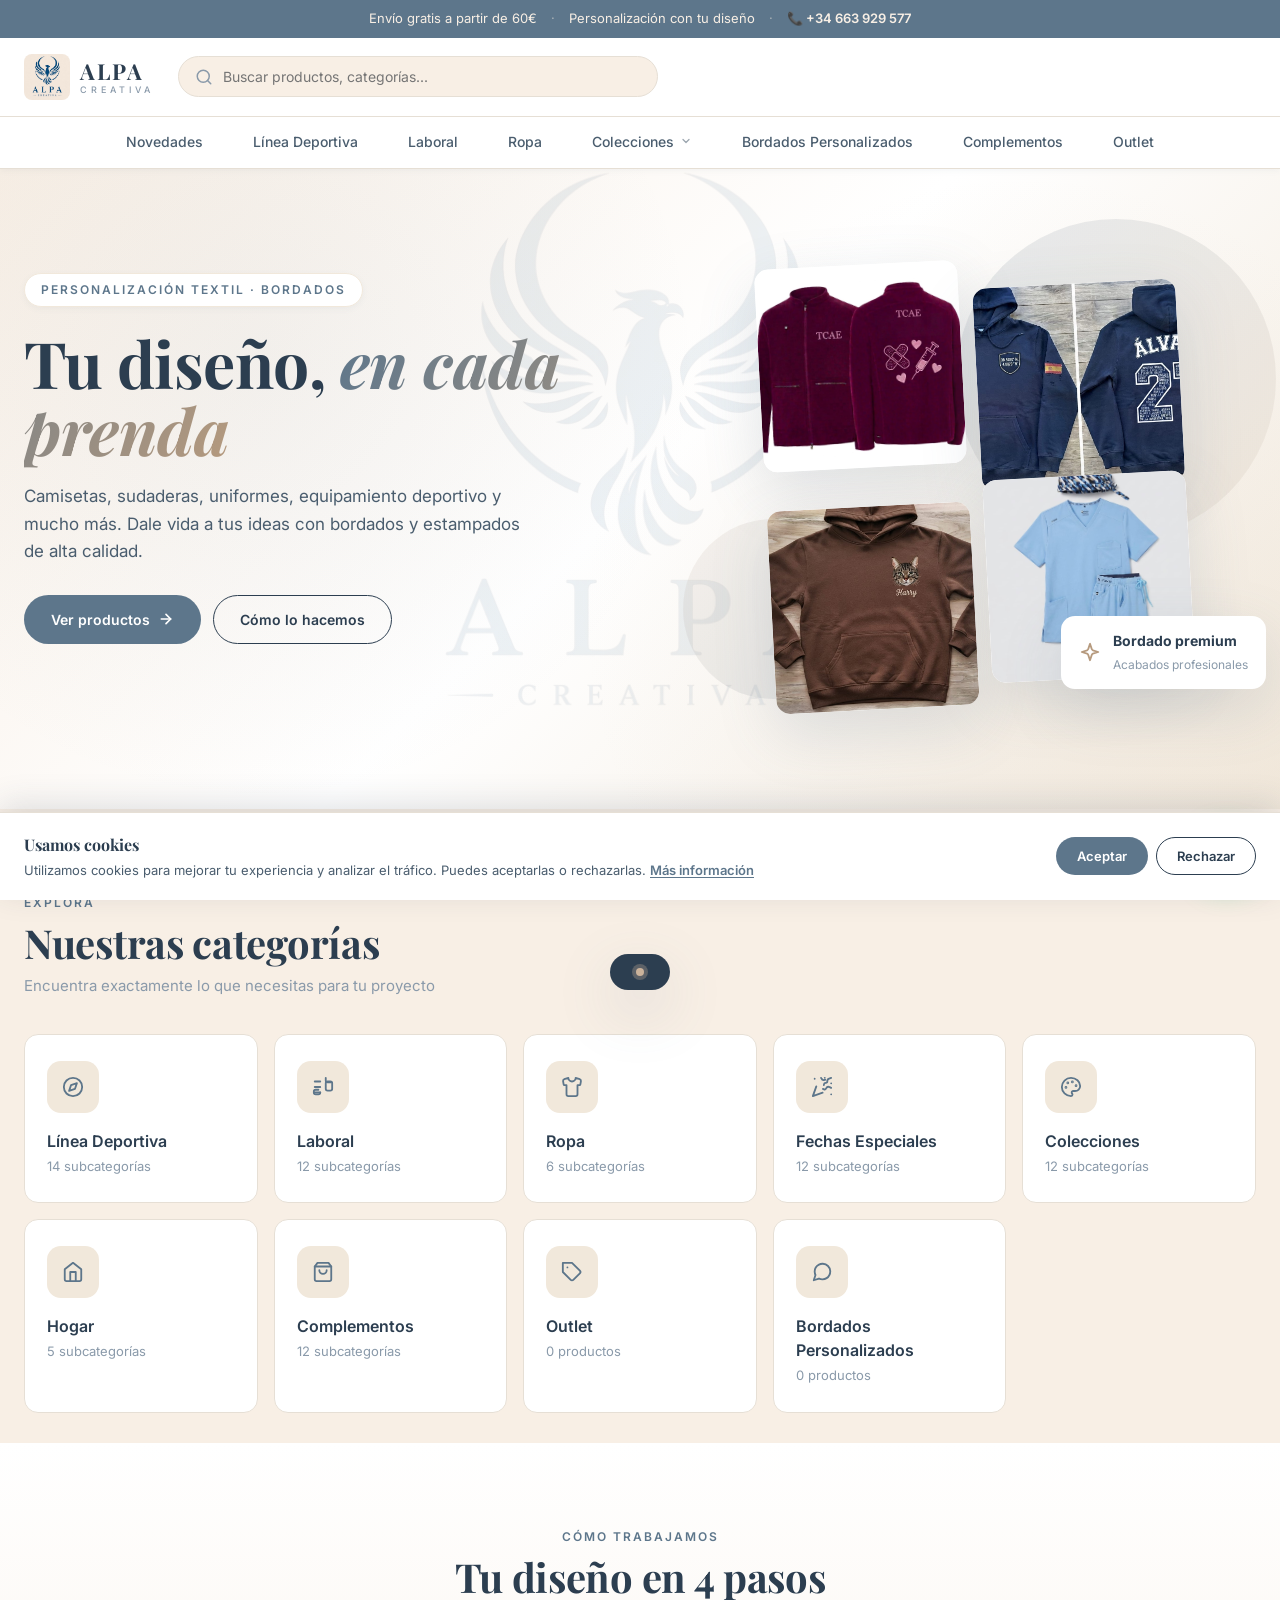
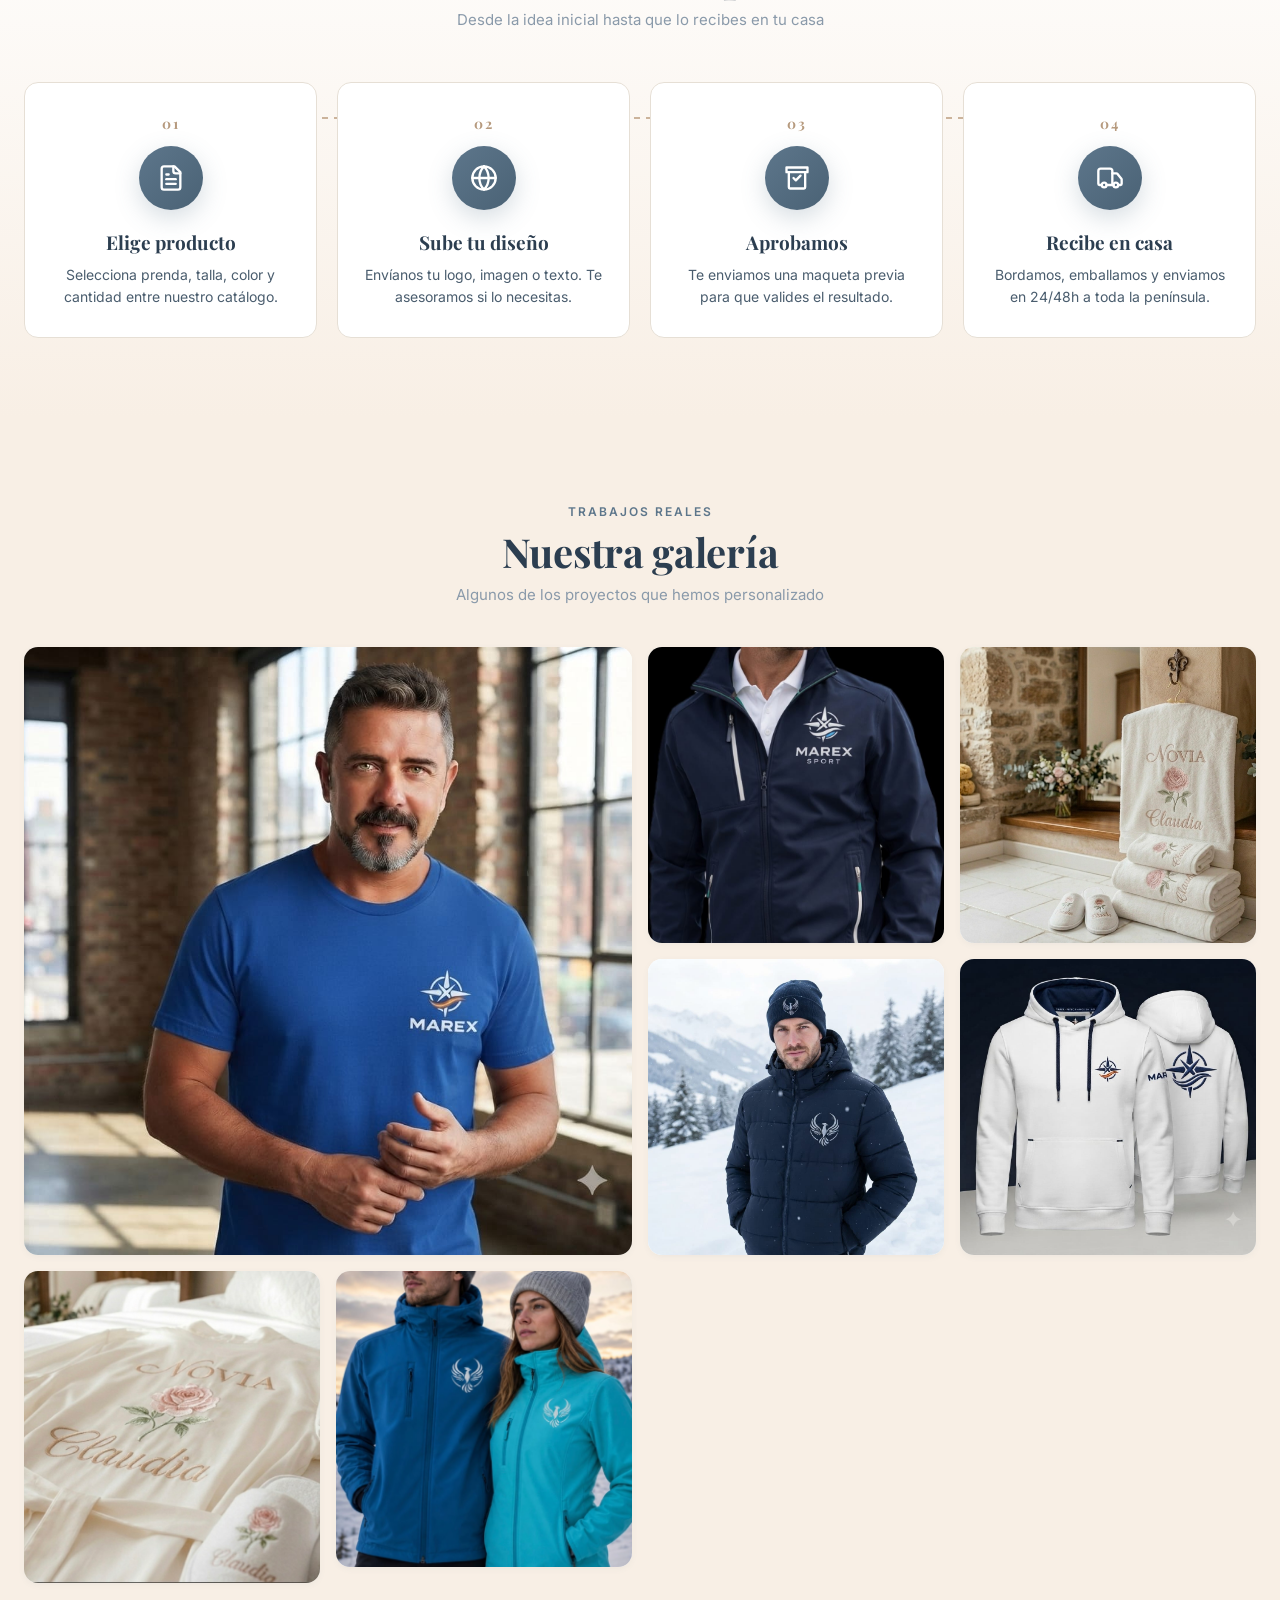
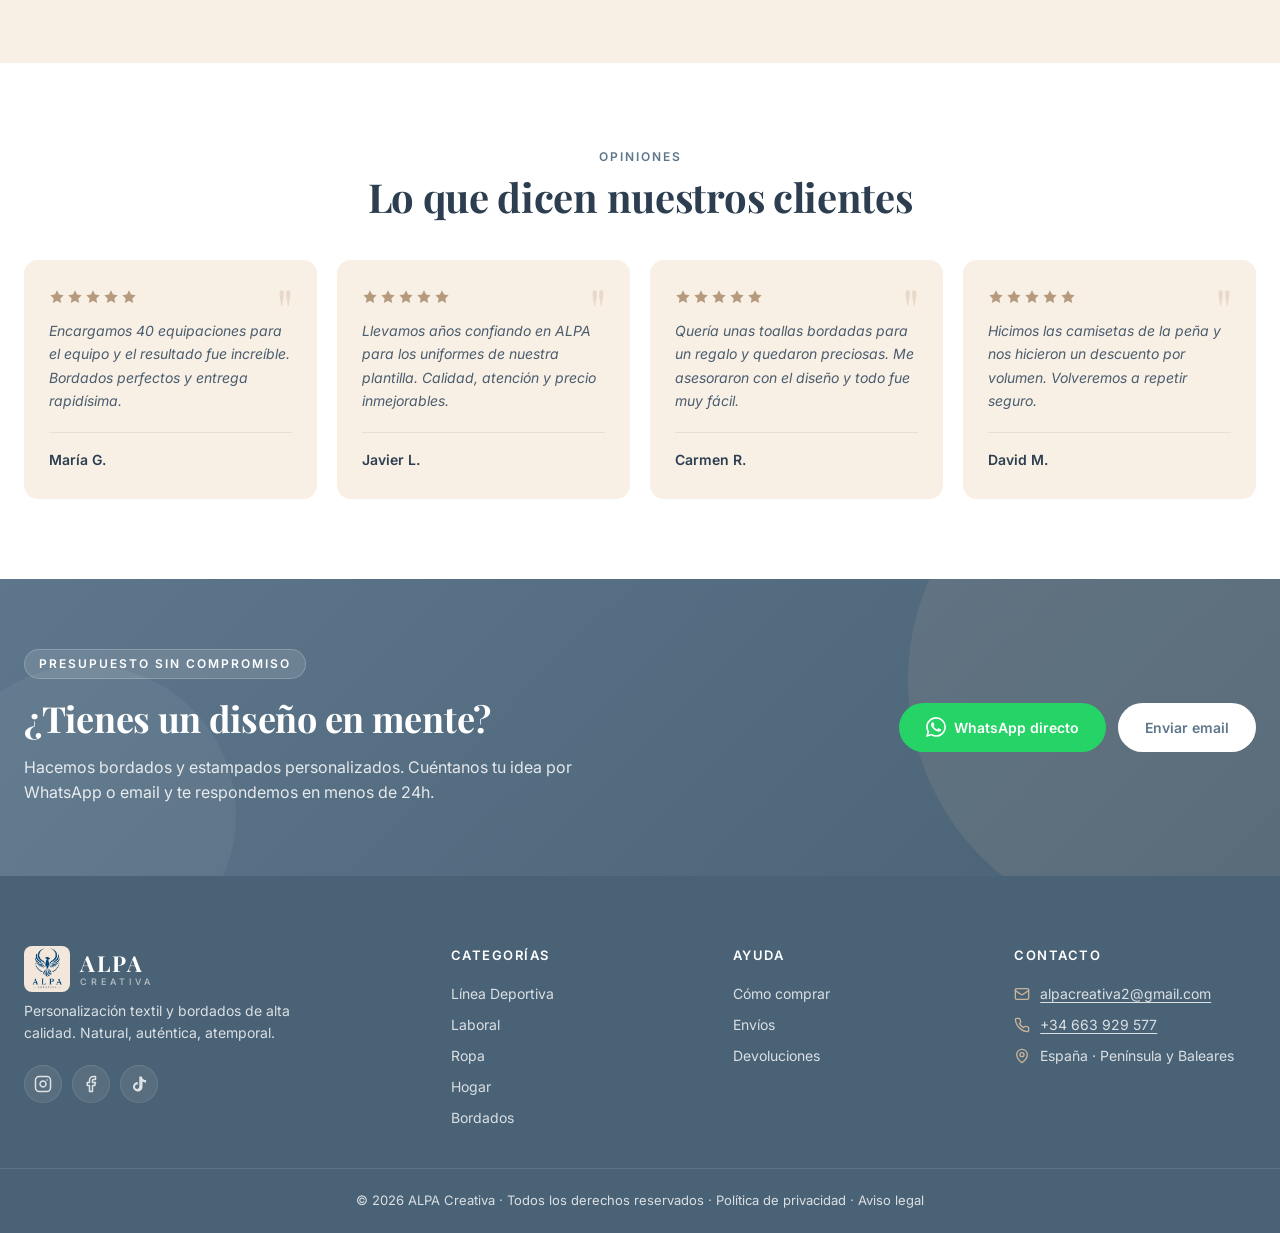
==== commit f12c9ae5: "Add files via upload" ====
--- a/index.html
+++ b/index.html
@@ -44,7 +44,7 @@
 
   <!-- Favicon -->
   <link rel="icon" type="image/svg+xml" href="favicon.svg" />
-  <link rel="preload" as="image" href="img/imghero/a069d840-8547-4cd0-97d7-ecd303327812.JPG" />
+  <link rel="preload" as="image" href="img/imgnuevas/fcbd1b4e-2006-401c-935c-d4e9af1eefb4.JPG" />
   <link rel="preconnect" href="https://fonts.googleapis.com">
   <link rel="preconnect" href="https://fonts.gstatic.com" crossorigin>
   <link href="https://fonts.googleapis.com/css2?family=Inter:wght@300;400;500;600;700&family=Playfair+Display:wght@600;700&display=swap" rel="stylesheet">
@@ -78,16 +78,16 @@
         <div class="hero__bubble hero__bubble--3"></div>
         <div class="hero__grid">
           <div class="hero__tile hero__tile--1">
-            <img src="img/imghero/a069d840-8547-4cd0-97d7-ecd303327812.JPG" alt="Trabajo bordado ALPA 1" width="400" height="400" />
+            <img src="img/imgnuevas/fcbd1b4e-2006-401c-935c-d4e9af1eefb4.JPG" alt="Trabajo bordado ALPA 1" width="400" height="400" />
           </div>
           <div class="hero__tile hero__tile--2">
-            <img src="img/imghero/56b28544-df31-4f76-9271-fe907fc98c57.JPG" alt="Trabajo bordado ALPA 2" width="400" height="400" loading="lazy" />
+            <img src="img/imgnuevas/fc746d6d-8390-4207-9755-6e5955724f1c.JPG" alt="Trabajo bordado ALPA 2" width="400" height="400" loading="lazy" />
           </div>
           <div class="hero__tile hero__tile--3">
-            <img src="img/imghero/f200af6f-91b1-4a72-be66-8248aec9e95e.JPG" alt="Trabajo bordado ALPA 3" width="400" height="400" loading="lazy" />
+            <img src="img/imgnuevas/990bf987-5538-45df-8df6-d823427fae09.JPG" alt="Trabajo bordado ALPA 3" width="400" height="400" loading="lazy" />
           </div>
           <div class="hero__tile hero__tile--4">
-            <img src="img/imghero/055d218e-820e-4e21-bfe6-cbf731a6ca23.JPG" alt="Trabajo bordado ALPA 4" width="400" height="400" loading="lazy" />
+            <img src="img/imgnuevas/a66d353c-67b8-4f94-8d7b-e7f039782620.JPG" alt="Trabajo bordado ALPA 4" width="400" height="400" loading="lazy" />
           </div>
         </div>
         <div class="hero__floater">
--- a/css/styles.css
+++ b/css/styles.css
@@ -850,6 +850,7 @@
 }
 .gallery__item:hover::after { opacity: 1; }
 .gallery__label {
+  display: none;
   position: absolute;
   bottom: 16px;
   left: 16px;
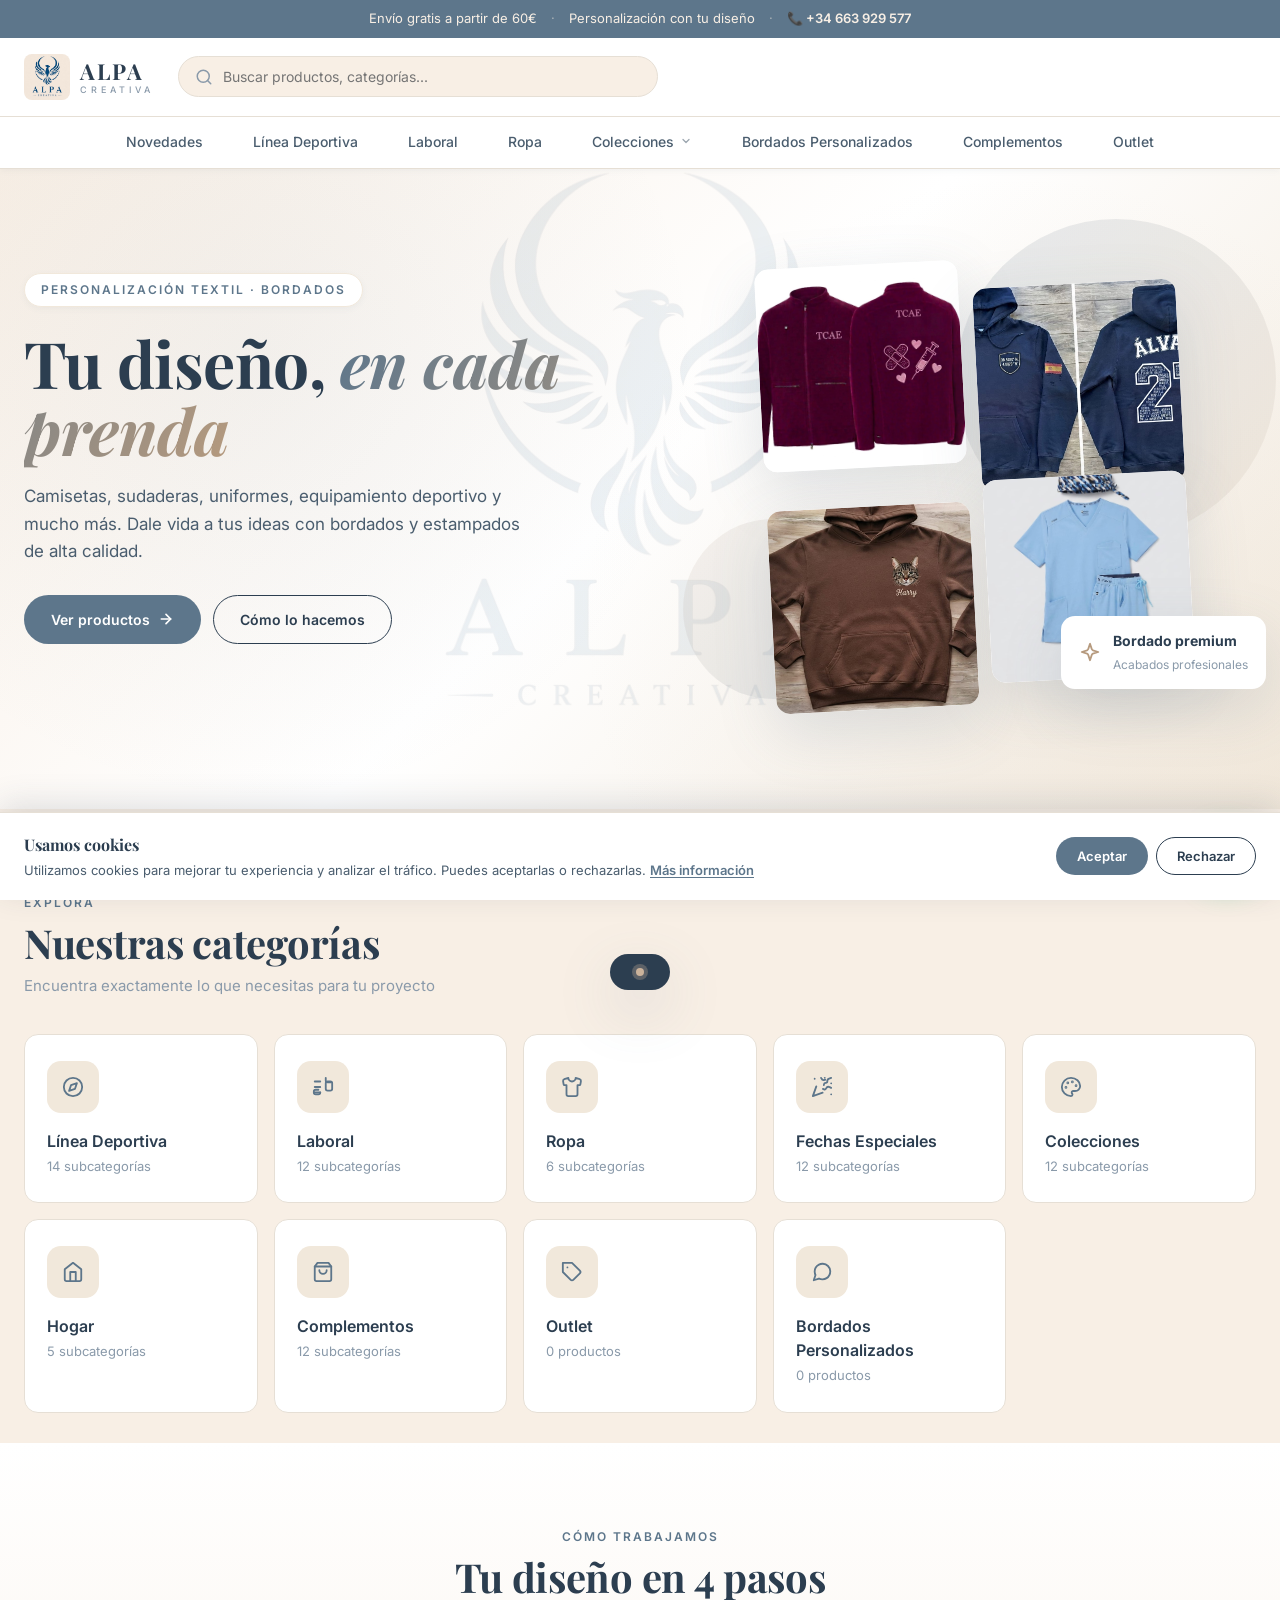
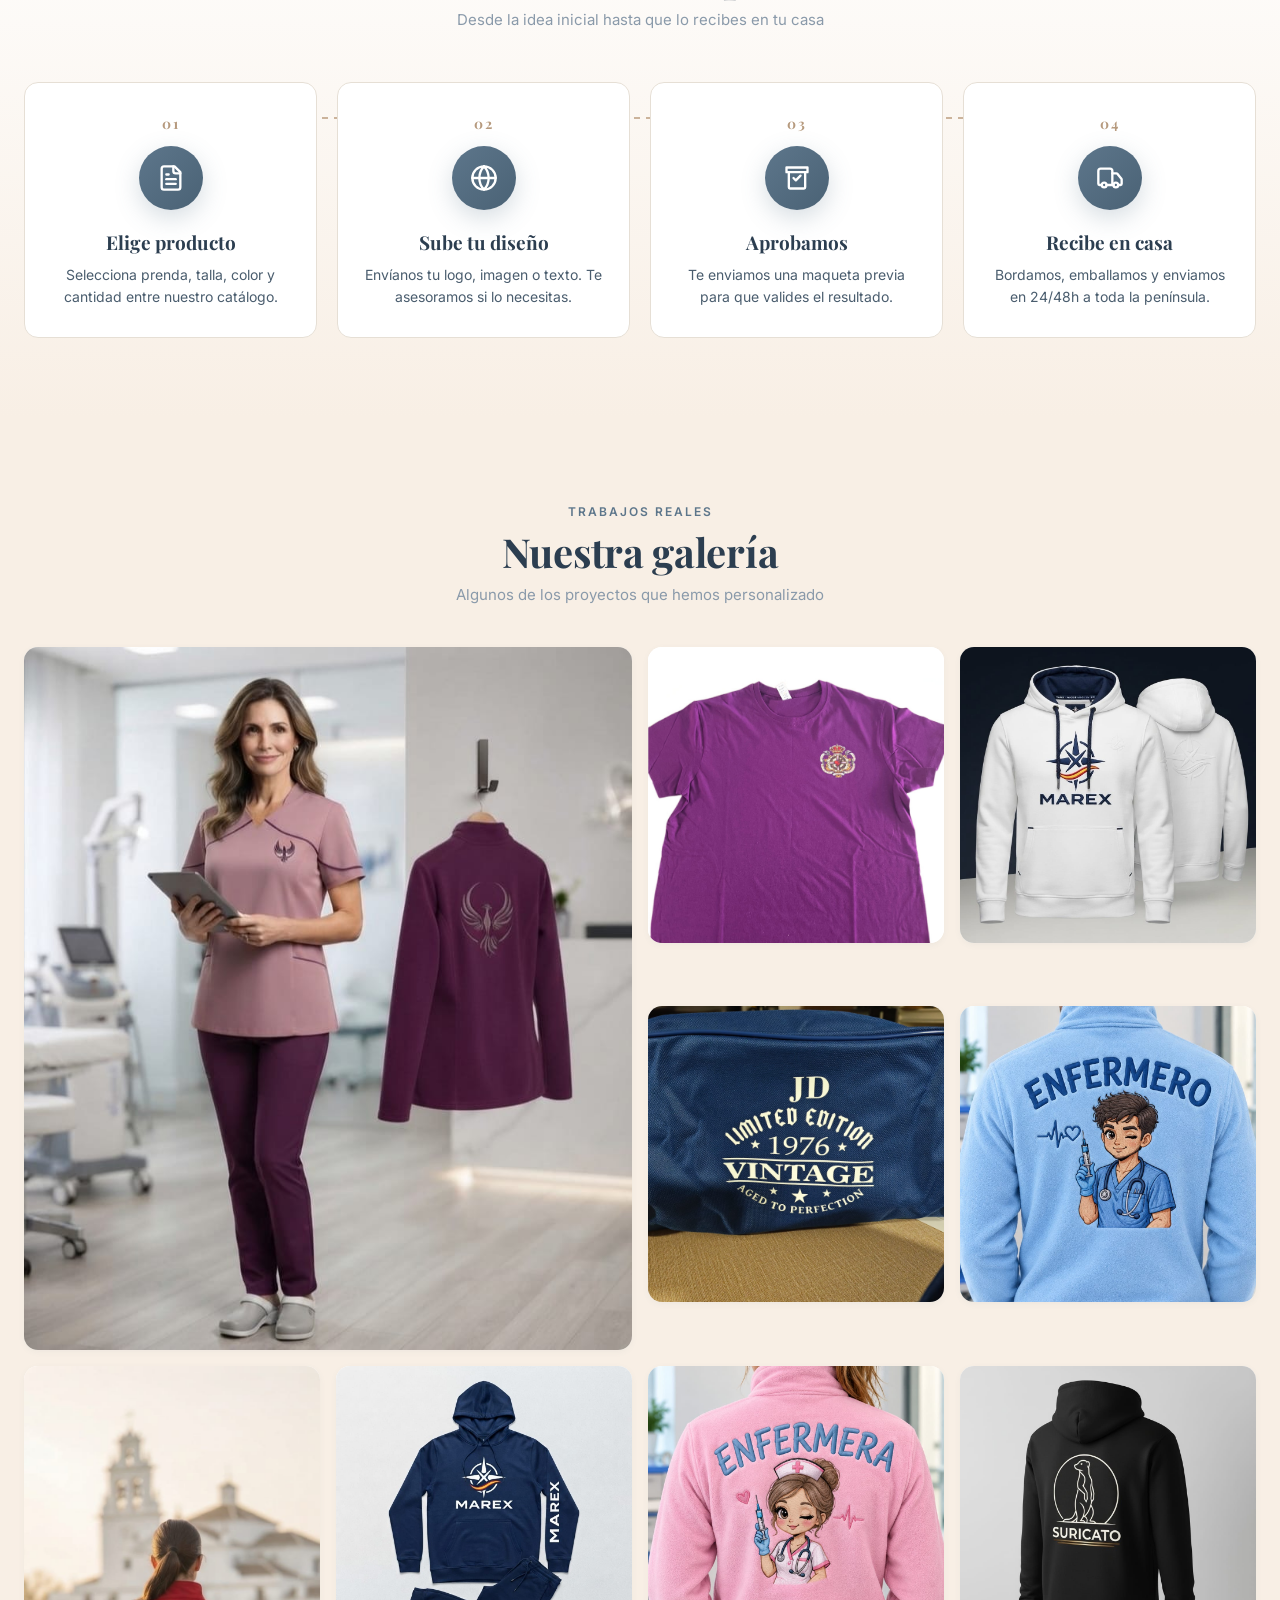
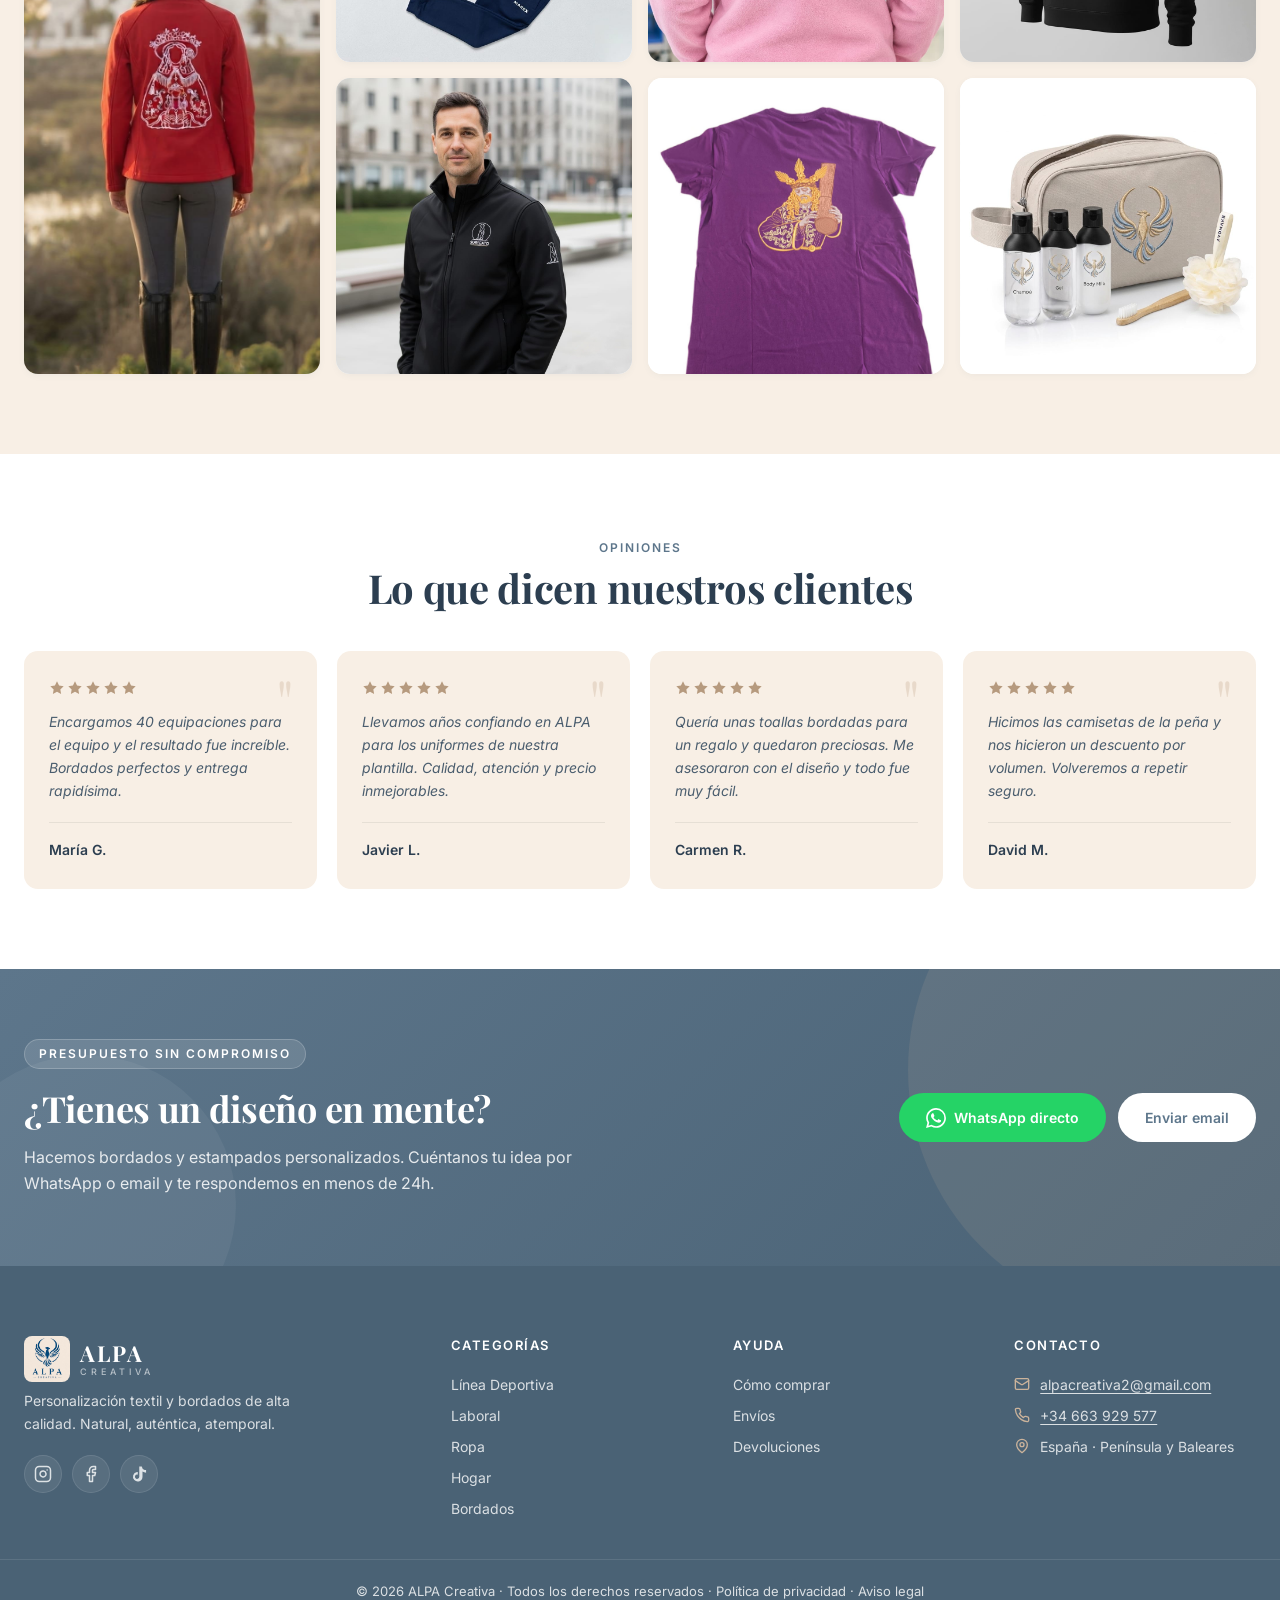
==== commit 09466e95: "Add files via upload" ====
--- a/index.html
+++ b/index.html
@@ -78,16 +78,16 @@
         <div class="hero__bubble hero__bubble--3"></div>
         <div class="hero__grid">
           <div class="hero__tile hero__tile--1">
-            <img src="img/imgnuevas/fcbd1b4e-2006-401c-935c-d4e9af1eefb4.JPG" alt="Trabajo bordado ALPA 1" width="400" height="400" />
+            <img id="heroImg1" src="img/imgnuevas/fcbd1b4e-2006-401c-935c-d4e9af1eefb4.JPG" alt="Trabajo bordado ALPA 1" width="400" height="400" />
           </div>
           <div class="hero__tile hero__tile--2">
-            <img src="img/imgnuevas/fc746d6d-8390-4207-9755-6e5955724f1c.JPG" alt="Trabajo bordado ALPA 2" width="400" height="400" loading="lazy" />
+            <img id="heroImg2" src="img/imgnuevas/fc746d6d-8390-4207-9755-6e5955724f1c.JPG" alt="Trabajo bordado ALPA 2" width="400" height="400" loading="lazy" />
           </div>
           <div class="hero__tile hero__tile--3">
-            <img src="img/imgnuevas/990bf987-5538-45df-8df6-d823427fae09.JPG" alt="Trabajo bordado ALPA 3" width="400" height="400" loading="lazy" />
+            <img id="heroImg3" src="img/imgnuevas/990bf987-5538-45df-8df6-d823427fae09.JPG" alt="Trabajo bordado ALPA 3" width="400" height="400" loading="lazy" />
           </div>
           <div class="hero__tile hero__tile--4">
-            <img src="img/imgnuevas/a66d353c-67b8-4f94-8d7b-e7f039782620.JPG" alt="Trabajo bordado ALPA 4" width="400" height="400" loading="lazy" />
+            <img id="heroImg4" src="img/imgnuevas/a66d353c-67b8-4f94-8d7b-e7f039782620.JPG" alt="Trabajo bordado ALPA 4" width="400" height="400" loading="lazy" />
           </div>
         </div>
         <div class="hero__floater">
@@ -244,7 +244,7 @@
             <span>¿Cómo calculo el envío?</span>
             <svg width="18" height="18" viewBox="0 0 24 24" fill="none" stroke="currentColor" stroke-width="2.5" stroke-linecap="round" stroke-linejoin="round"><path d="m6 9 6 6 6-6"/></svg>
           </button>
-          <div class="faq__a"><p>Envío gratis a partir de 60€ en la península. Para pedidos inferiores, el coste es de 4,90€. Baleares 6,90€. Consulta tarifas para Canarias y extranjero.</p></div>
+          <div class="faq__a"><p>Envío gratis a partir de 100€ en la península. Para pedidos inferiores, el coste es de 4,90€. Baleares 6,90€. Consulta tarifas para Canarias y extranjero.</p></div>
         </div>
         <div class="faq__item" data-aos="fade-up" data-aos-delay="300">
           <button class="faq__q" aria-expanded="false">
